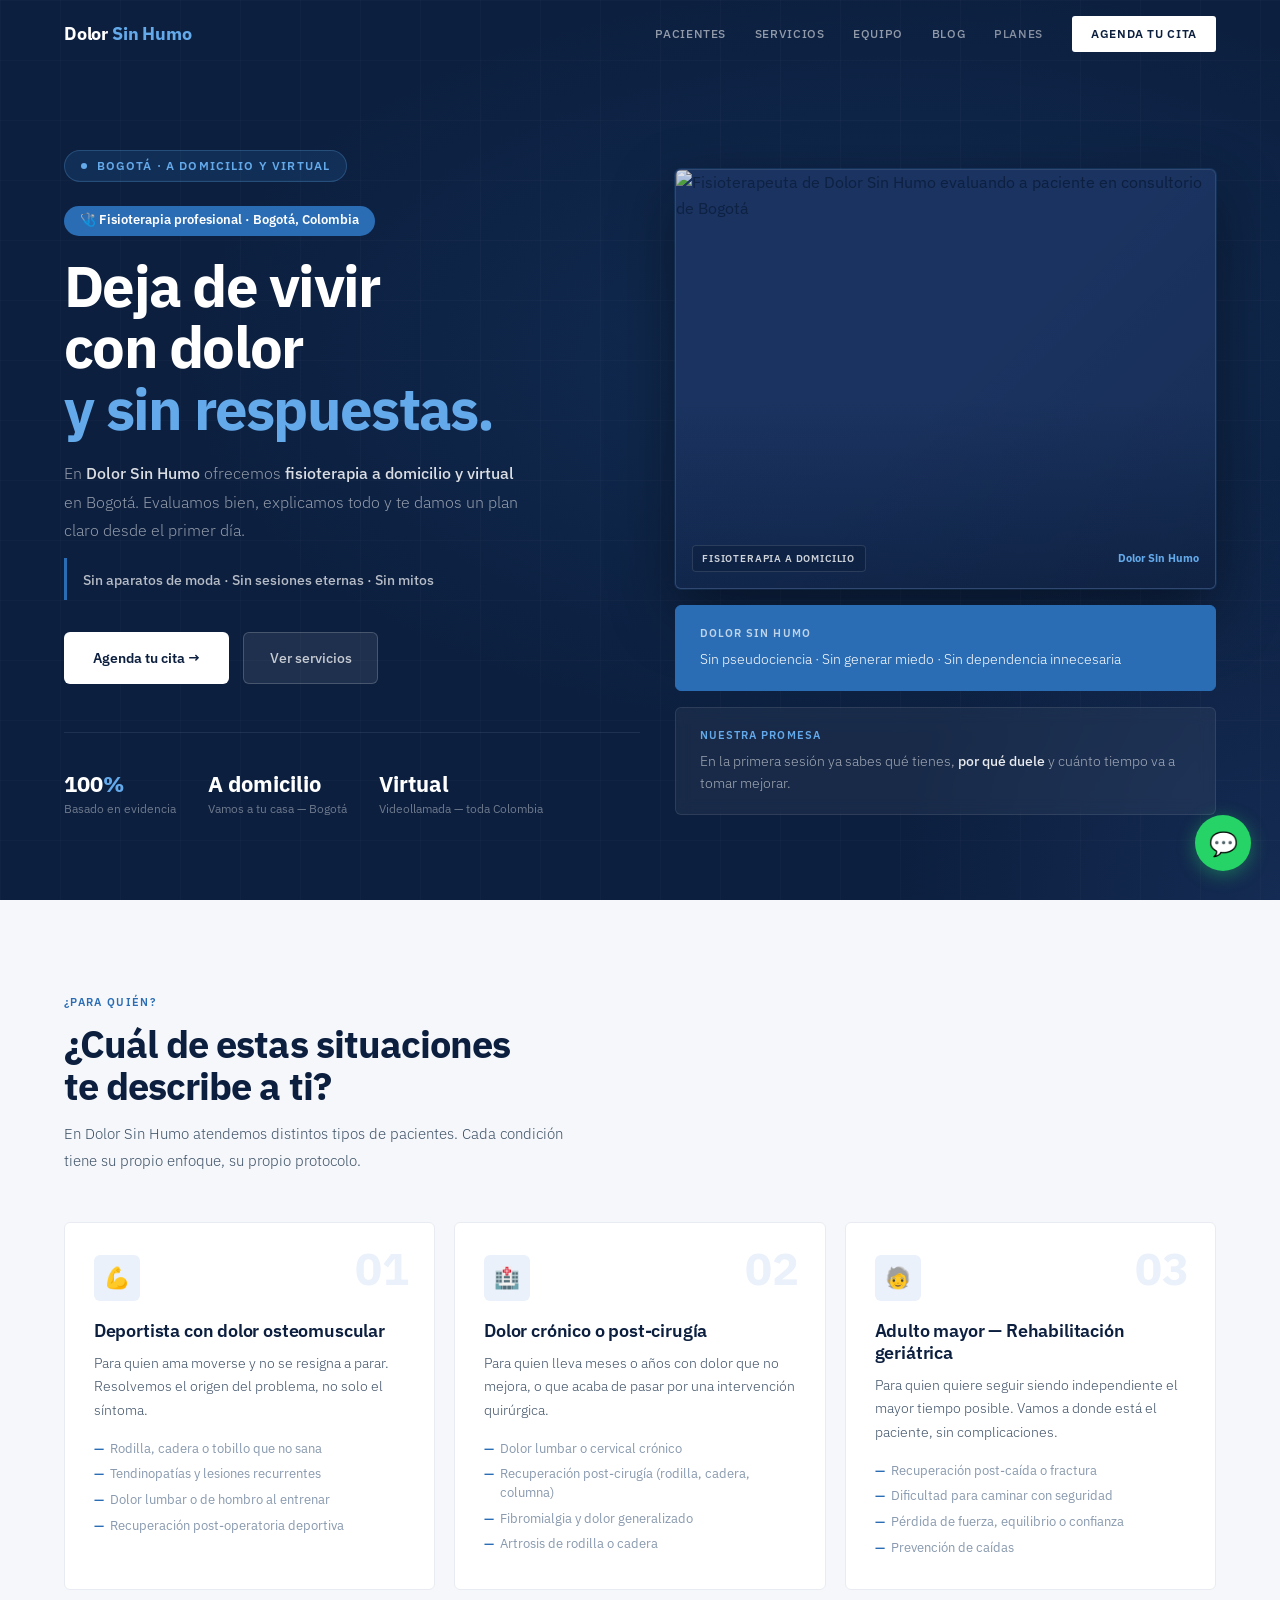
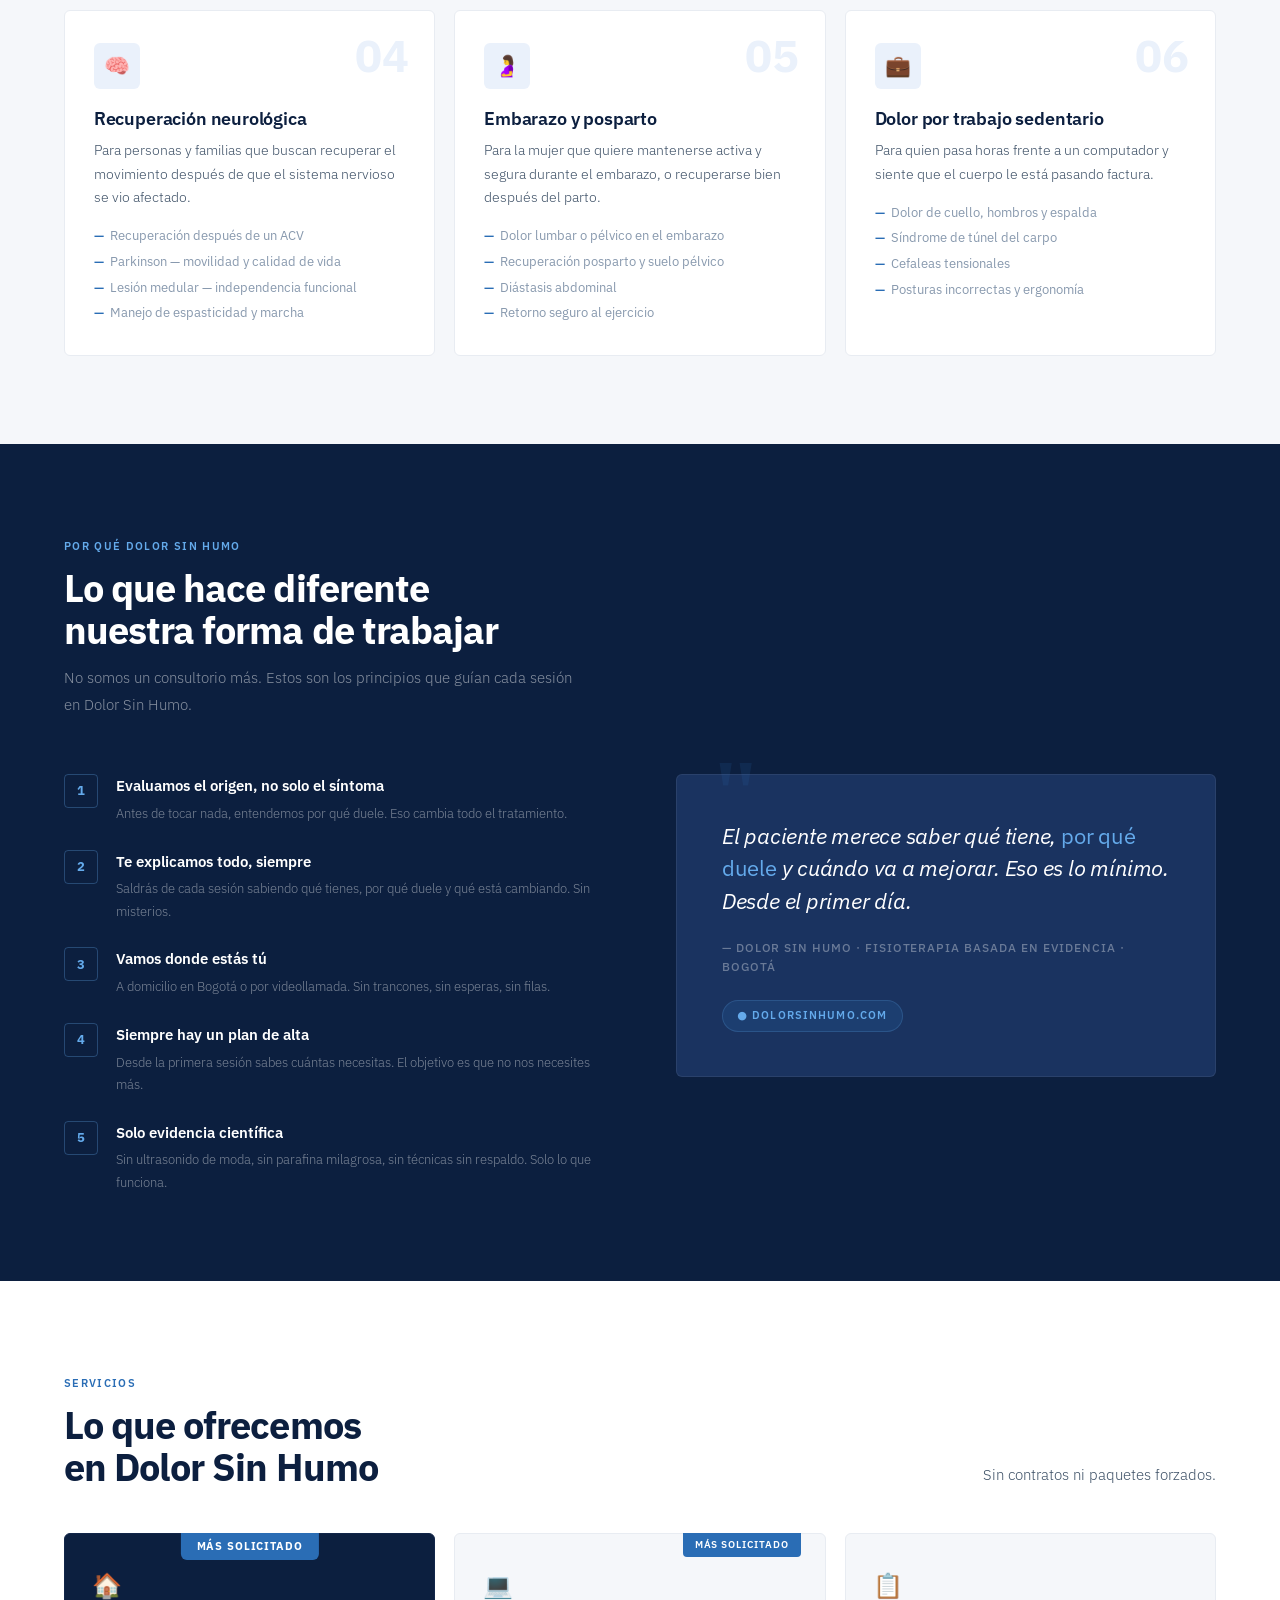
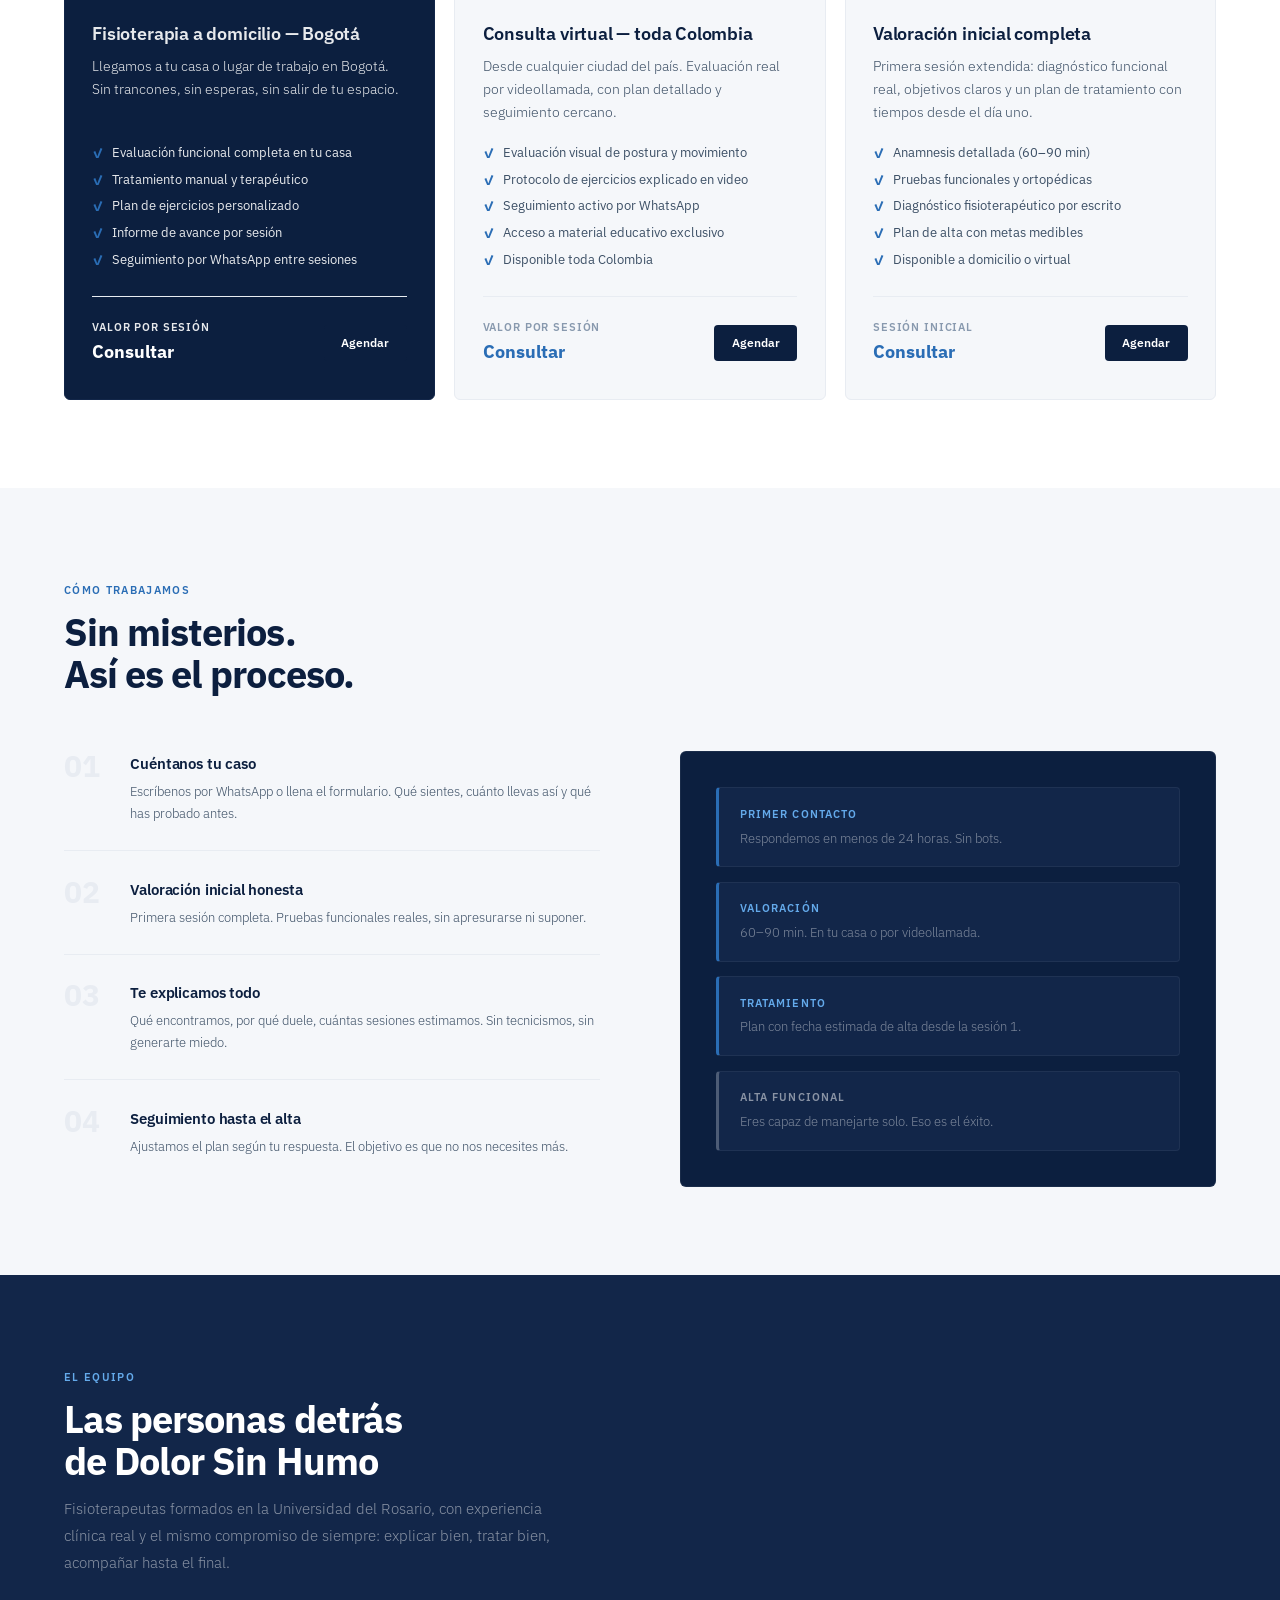
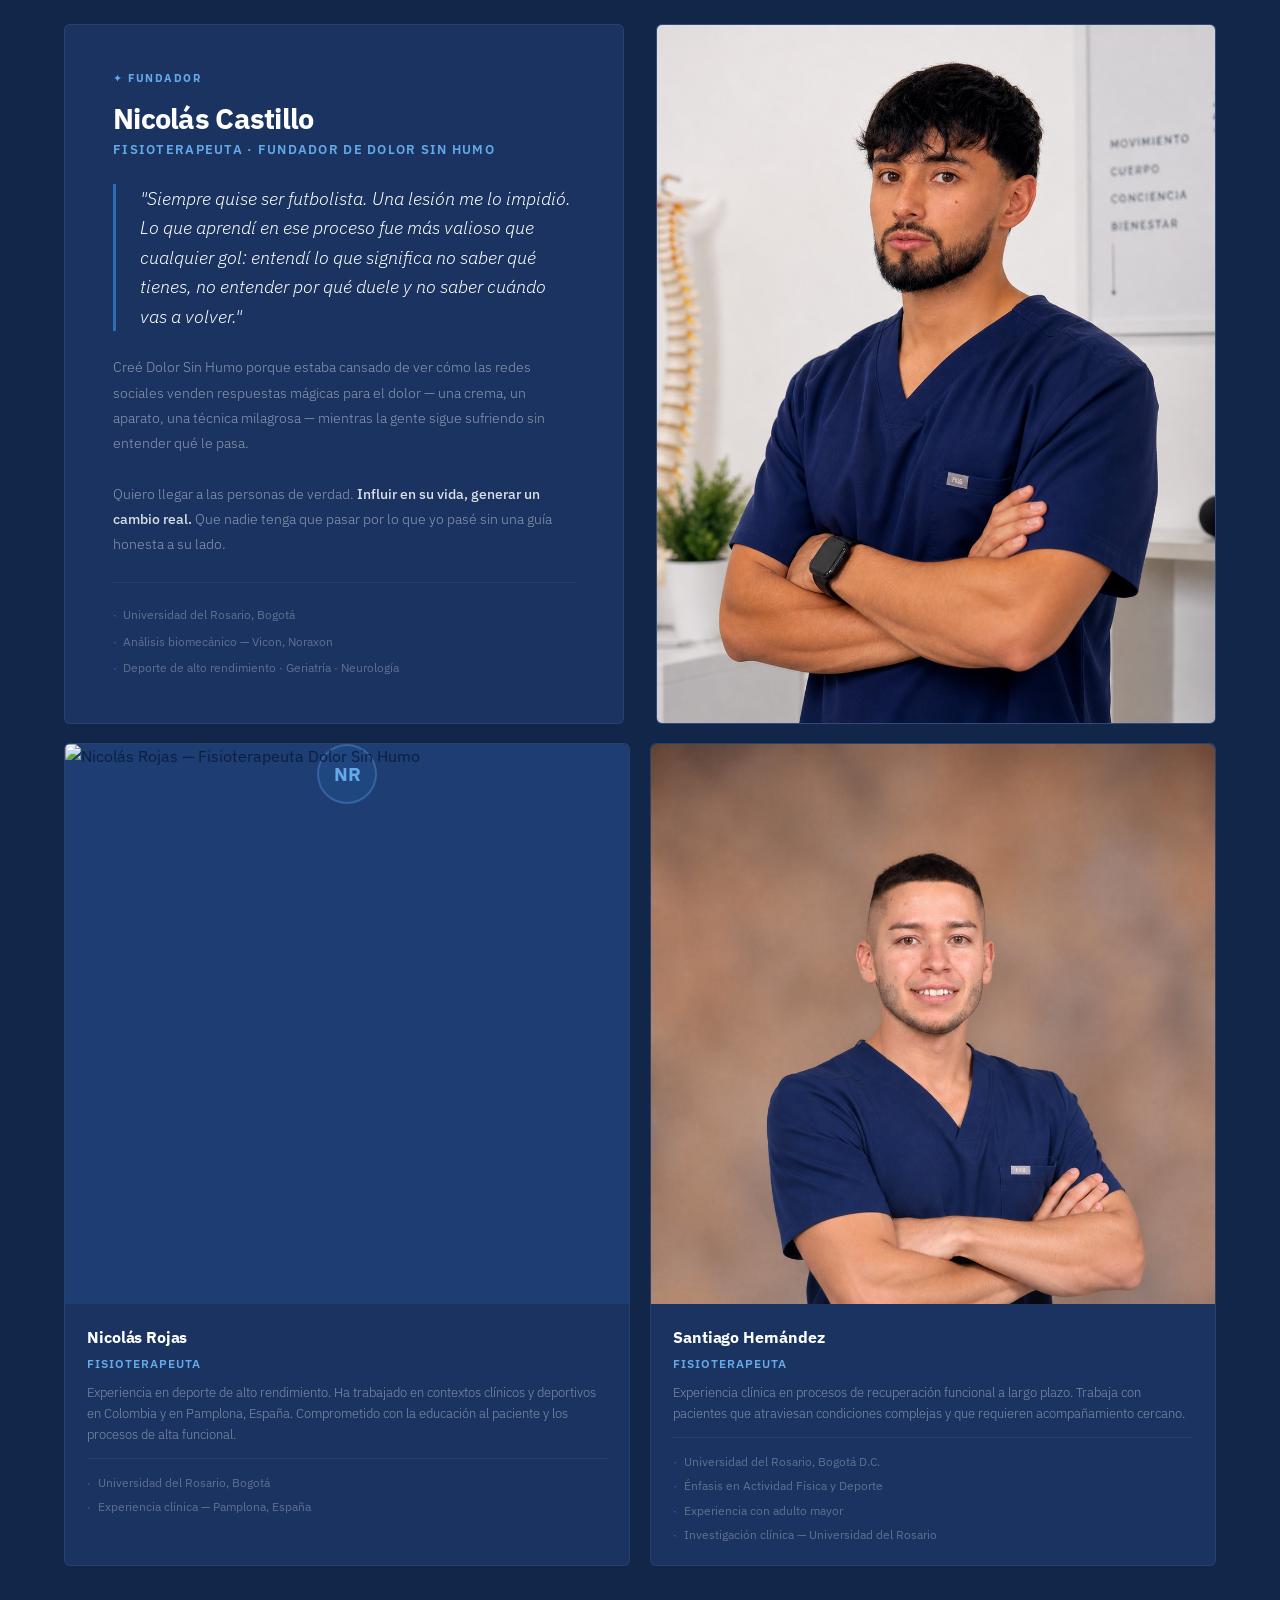
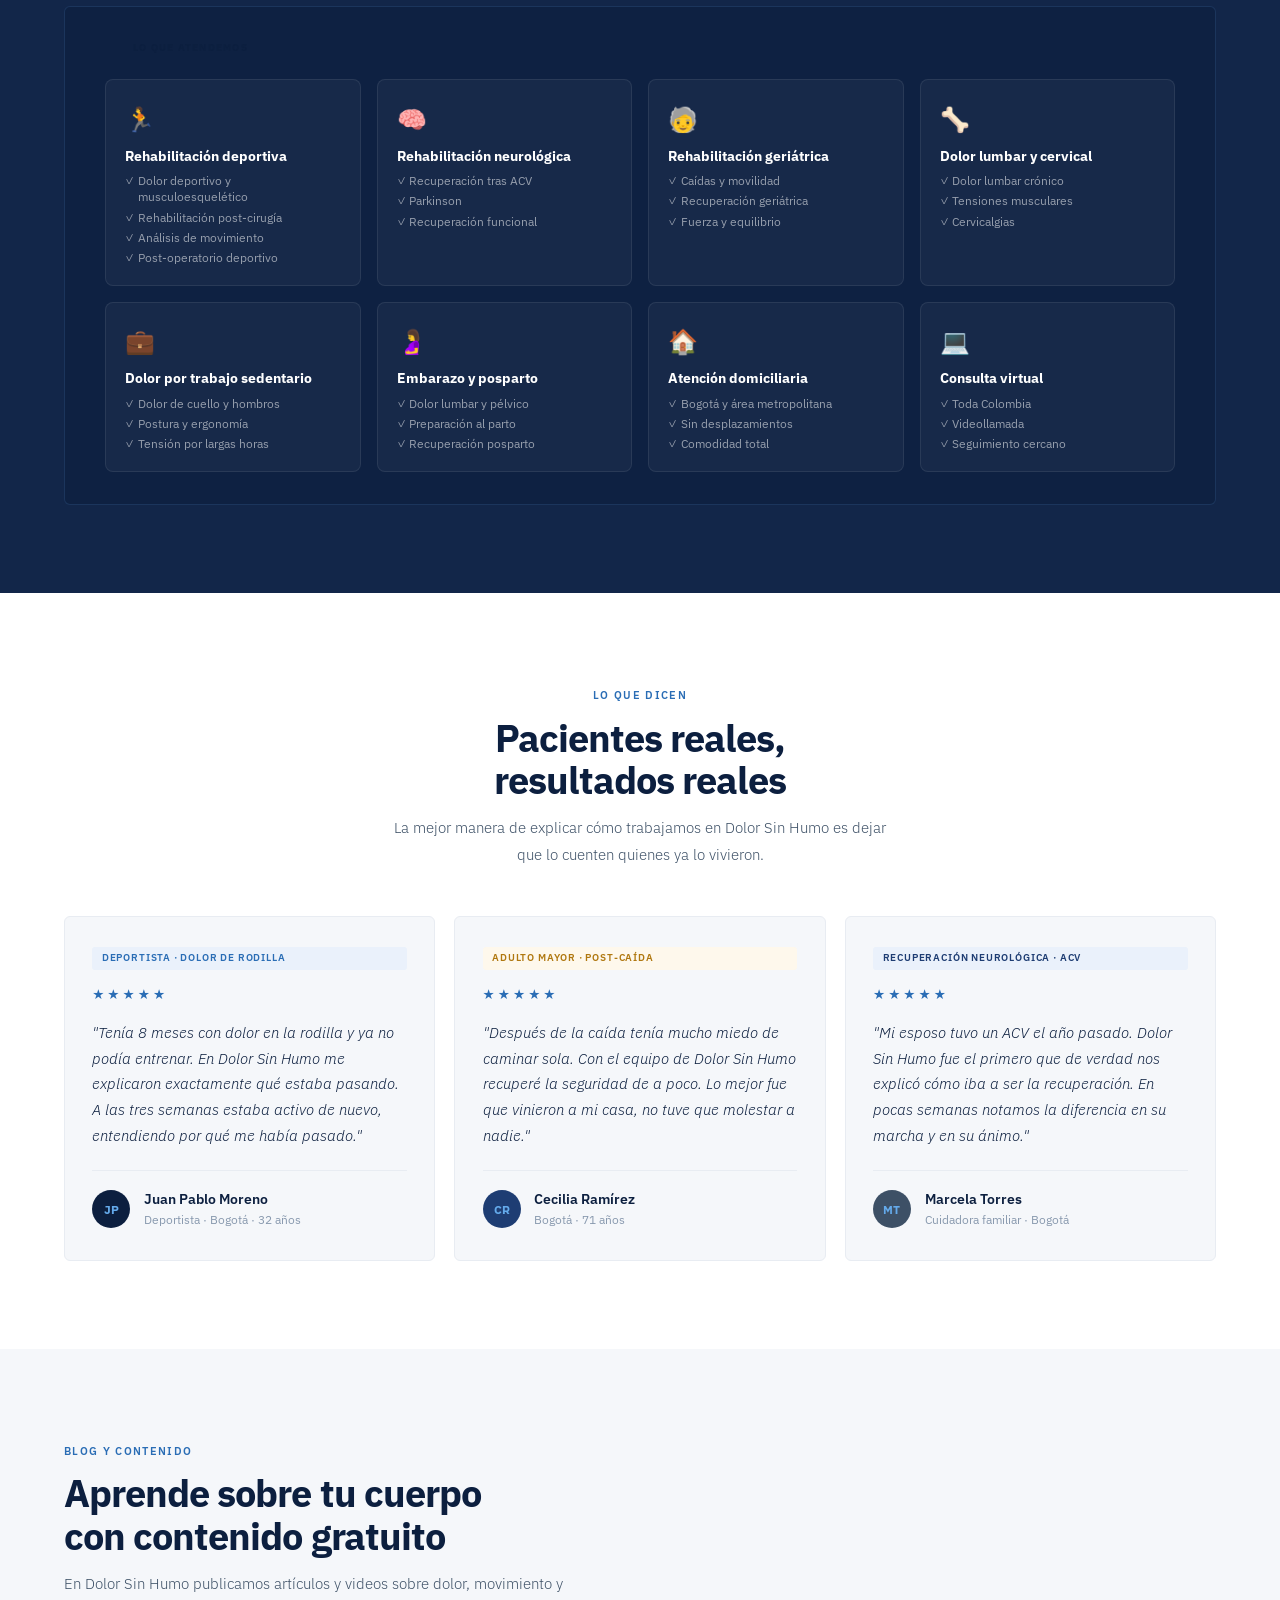
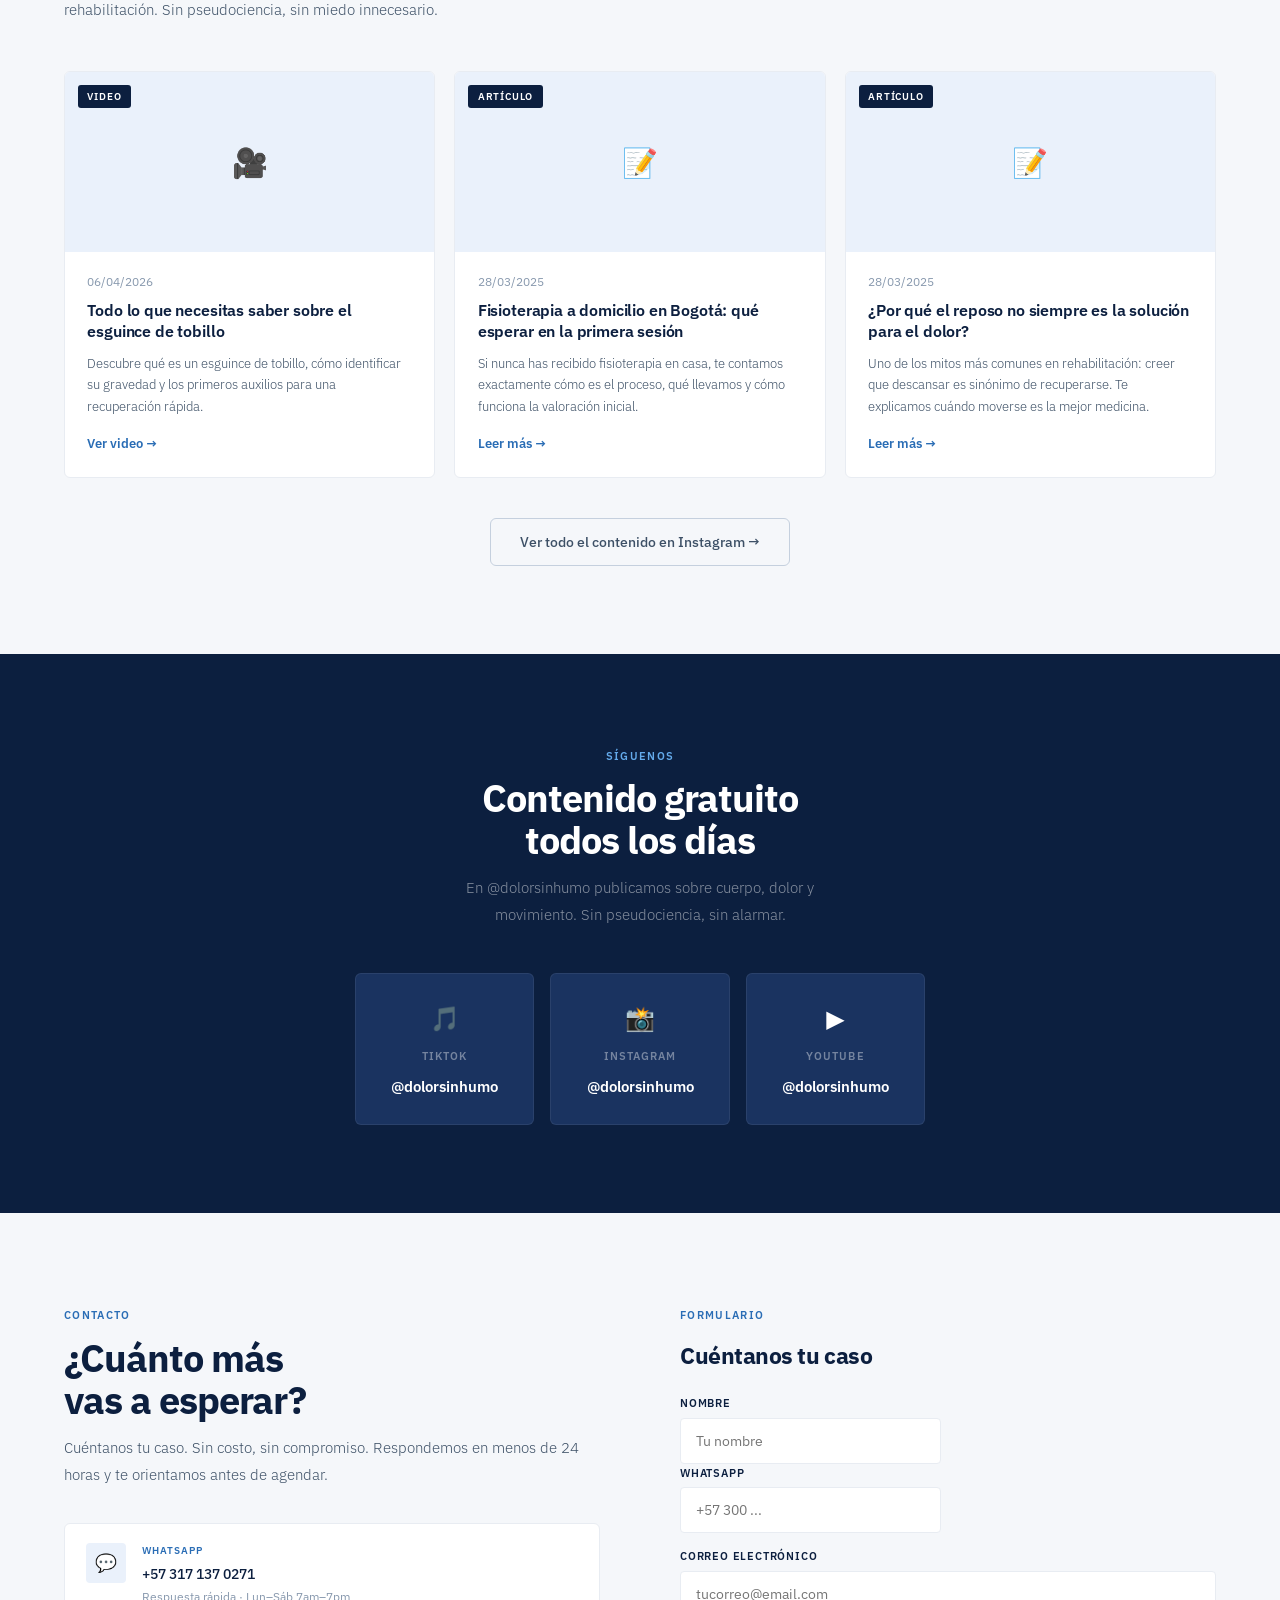
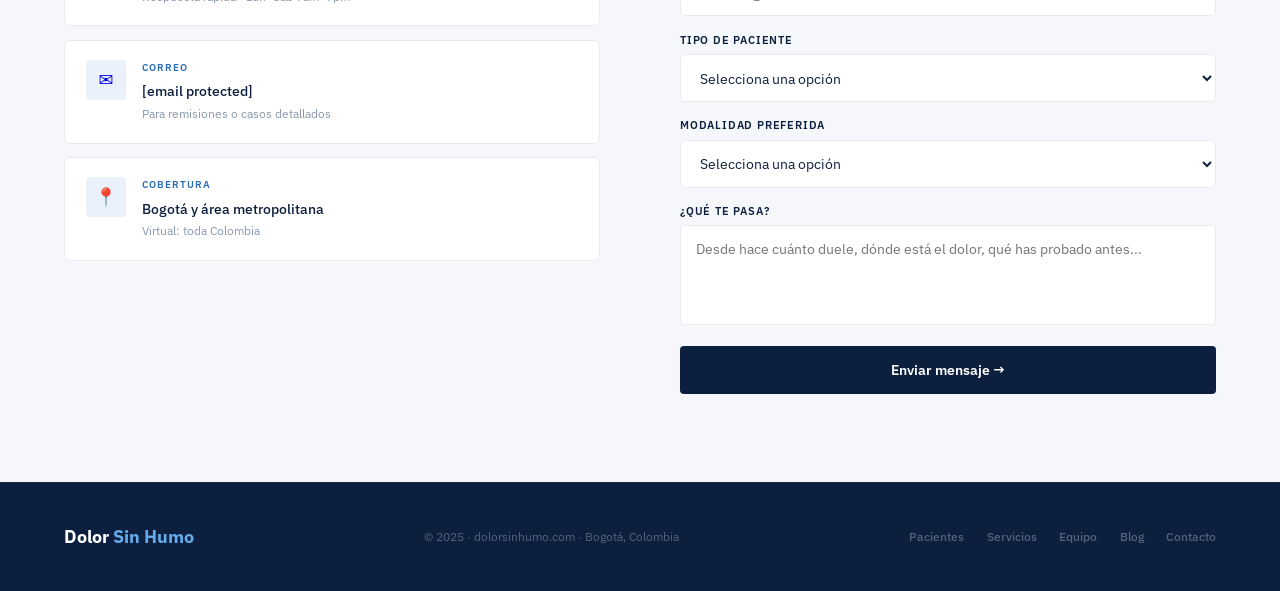
==== index.html @ ecf02191 "fix: formulario como HTML nativo POST a web3forms sin CORS" ====
<!DOCTYPE html>
<html lang="es">
<head>
  <meta charset="UTF-8"/>
  <link rel="icon" type="image/png" href="/favicon.png"/>
  <link rel="shortcut icon" href="/favicon.png"/>
  <link rel="apple-touch-icon" href="/favicon.png"/>
  <meta name="google-site-verification" content="mgidVFIQ5UGZ1JigwhAgDfgqRplMb48Tx3c75CjZeVI"/>
  <meta name="viewport" content="width=device-width, initial-scale=1.0"/>
  <title>Fisioterapia a Domicilio en Bogotá | Dolor Sin Humo</title>
  <meta name="description" content="Fisioterapia a domicilio y virtual en Bogotá. Tratamiento para deportistas, adulto mayor, recuperación neurológica y dolor crónico. Sin mitos, basado en evidencia. Agenda hoy."/>
  <meta name="keywords" content="fisioterapia a domicilio Bogotá, fisioterapeuta Bogotá, rehabilitación física Bogotá, fisioterapia adulto mayor Bogotá, fisioterapia deportiva Bogotá, dolor muscular Bogotá, fisioterapeuta a domicilio Bogotá, rehabilitación neurológica Bogotá, fisioterapia virtual Colombia"/>
  <link rel="canonical" href="https://dolorsinhumo.com/"/>
  <meta name="geo.region" content="CO-DC"/>
  <meta name="geo.placename" content="Bogotá, Colombia"/>
  <meta property="og:type" content="website"/>
  <meta property="og:url" content="https://dolorsinhumo.com/"/>
  <meta property="og:title" content="Fisioterapia a Domicilio en Bogotá | Dolor Sin Humo"/>
  <meta property="og:description" content="Fisioterapia real, sin mitos, en tu casa o virtual. Bogotá y toda Colombia."/>
  <script type="application/ld+json">
  {
    "@context":"https://schema.org",
    "@type":"MedicalBusiness",
    "name":"Dolor Sin Humo",
    "url":"https://dolorsinhumo.com",
    "description":"Fisioterapia a domicilio y virtual en Bogotá, Colombia. Basada en evidencia.",
    "telephone":"+573171370271",
    "email":"dolorsinhumo@gmail.com",
    "address":{"@type":"PostalAddress","addressLocality":"Bogotá","addressRegion":"Cundinamarca","addressCountry":"CO"},
    "areaServed":"Bogotá, Colombia",
    "medicalSpecialty":"PhysicalTherapy",
    "sameAs":["https://www.tiktok.com/@dolorsinhumo","https://www.instagram.com/dolorsinhumo","https://www.youtube.com/@dolorsinhumo"]
  }
  </script>
  <link rel="preconnect" href="https://fonts.googleapis.com"/>
  <link rel="preconnect" href="https://fonts.gstatic.com" crossorigin/>
  <link href="https://fonts.googleapis.com/css2?family=IBM+Plex+Sans:ital,wght@0,300;0,400;0,500;0,600;0,700;1,300;1,400&display=swap" rel="stylesheet"/>
  <script src="https://identity.netlify.com/v1/netlify-identity-widget.js"></script>
  <script src="https://cdn.jsdelivr.net/npm/marked/marked.min.js"></script>
  <style>
    *,*::before,*::after{box-sizing:border-box;margin:0;padding:0}
    :root{
      --navy:#0C1F3F;--navy2:#122649;--navy3:#1A3360;--navy4:#1E3D73;
      --blue:#2A6DB5;--bluelt:#3A82CC;
      --sky:#EAF1FB;--sky2:#D4E4F5;
      --white:#FFFFFF;--off:#F5F7FA;--gray1:#E8ECF2;--gray2:#C5D0DE;--gray3:#8899AE;--gray4:#3D5066;
      --text:#0C1F3F;--text2:#3D5066;--text3:#8899AE;
      --f:'IBM Plex Sans',system-ui,sans-serif;
      --ease:cubic-bezier(0.22,1,0.36,1);--r:6px;
    }
    html{scroll-behavior:smooth}
    body{background:var(--white);color:var(--text);font-family:var(--f);font-weight:400;line-height:1.6;overflow-x:hidden}
    ::-webkit-scrollbar{width:4px}::-webkit-scrollbar-track{background:var(--navy)}::-webkit-scrollbar-thumb{background:var(--blue);border-radius:4px}
    img{display:block;max-width:100%;height:auto}
    a{text-decoration:none}

    /* NAV */
    nav{position:fixed;top:0;left:0;right:0;z-index:200;display:flex;align-items:center;justify-content:space-between;padding:0 5%;height:68px;transition:background .35s,box-shadow .35s}
    nav.s{background:rgba(12,31,63,0.97);backdrop-filter:blur(12px);box-shadow:0 1px 0 rgba(255,255,255,.06)}
    .logo{font-size:1.1rem;font-weight:700;color:var(--white);letter-spacing:-.01em}
    .logo span{color:#64AAEB}
    .navl{display:flex;gap:1.8rem;align-items:center}
    .navl a{font-size:.77rem;font-weight:500;letter-spacing:.05em;text-transform:uppercase;color:rgba(255,255,255,.55);transition:color .2s}
    .navl a:hover{color:var(--white)}
    .navcta{background:var(--white)!important;color:var(--navy)!important;padding:.5rem 1.2rem!important;border-radius:3px!important;font-weight:600!important;transition:opacity .2s,transform .15s!important}
    .navcta:hover{opacity:.9;transform:translateY(-1px)}
    .ham{display:none;flex-direction:column;gap:5px;cursor:pointer;padding:4px}
    .ham span{display:block;width:22px;height:2px;background:var(--white);border-radius:2px}

    /* HERO */
    #hero{contain:layout paint;background:var(--navy);min-height:100vh;display:grid;grid-template-columns:1fr 1fr;align-items:center;padding:68px 5% 0;position:relative;overflow:hidden}
    .hbg{position:absolute;inset:0;z-index:0;background:radial-gradient(ellipse 80% 60% at 70% 40%,rgba(42,109,181,.18) 0%,transparent 70%),radial-gradient(ellipse 50% 80% at 100% 100%,rgba(26,51,96,.6) 0%,transparent 60%)}
    .hgrid{position:absolute;inset:0;z-index:0;background-image:linear-gradient(rgba(255,255,255,.02) 1px,transparent 1px),linear-gradient(90deg,rgba(255,255,255,.02) 1px,transparent 1px);background-size:60px 60px}
    .hleft{position:relative;z-index:2;padding:4rem 0}
    .htag{display:inline-flex;align-items:center;gap:.6rem;background:rgba(42,109,181,.2);border:1px solid rgba(100,170,235,.25);border-radius:100px;padding:.35rem 1rem;font-size:.72rem;font-weight:600;letter-spacing:.1em;text-transform:uppercase;color:#64AAEB;margin-bottom:1.5rem}
    .htag::before{content:'';width:6px;height:6px;border-radius:50%;background:#64AAEB;animation:blink 2s ease-in-out infinite}
    @keyframes blink{0%,100%{opacity:1}50%{opacity:.3}}
    .hservice-badge{display:inline-flex;align-items:center;gap:.5rem;background:var(--blue);color:var(--white);border-radius:100px;padding:.3rem 1rem;font-size:.8rem;font-weight:600;margin-bottom:1.2rem}
    h1.hh1{font-size:clamp(2.4rem,4.5vw,4rem);font-weight:700;line-height:1.07;letter-spacing:-.03em;color:var(--white);margin-bottom:1.2rem}
    h1.hh1 em{font-style:normal;color:#64AAEB}
    .hsub{font-size:1rem;font-weight:300;color:rgba(255,255,255,.55);line-height:1.8;max-width:460px;margin-bottom:.8rem}
    .hsub strong{color:rgba(255,255,255,.85);font-weight:500}
    .htagline{font-size:.9rem;font-weight:500;color:rgba(255,255,255,.7);margin-bottom:2rem;padding:.6rem 0;border-left:3px solid var(--blue);padding-left:1rem}
    .hbtns{display:flex;gap:.9rem;flex-wrap:wrap}
    .btnprimary{background:var(--white);color:var(--navy);padding:.85rem 1.8rem;border-radius:var(--r);font-size:.88rem;font-weight:600;transition:opacity .2s,transform .15s;display:inline-flex;align-items:center;gap:.5rem}
    .btnprimary:hover{opacity:.92;transform:translateY(-2px)}
    .btnsecondary{background:rgba(255,255,255,.08);border:1px solid rgba(255,255,255,.18);color:rgba(255,255,255,.75);padding:.85rem 1.6rem;border-radius:var(--r);font-size:.88rem;font-weight:500;transition:background .2s,color .2s,transform .15s}
    .btnsecondary:hover{background:rgba(255,255,255,.14);color:var(--white);transform:translateY(-2px)}
    .hmetrics{display:flex;gap:2rem;margin-top:3rem;padding-top:2.5rem;border-top:1px solid rgba(255,255,255,.08)}
    .hmnum{font-size:1.4rem;font-weight:700;color:var(--white);line-height:1}
    .hmnum span{color:#64AAEB}
    .hml{font-size:.76rem;color:rgba(255,255,255,.4);margin-top:.2rem}
    .hright{position:relative;z-index:2;padding:5rem 0 4rem 6%;display:flex;flex-direction:column;gap:1rem}
    /* Hero image - real photography */
    .hero-img-box{background:var(--navy3);border-radius:var(--r);border:1px solid rgba(255,255,255,.1);overflow:hidden;height:420px;display:flex;align-items:center;justify-content:center;position:relative;box-shadow:0 24px 64px rgba(0,0,0,.45),0 0 0 1px rgba(42,109,181,.25);transition:transform .3s ease,box-shadow .3s ease}
    .hero-img-box:hover{transform:translateY(-4px);box-shadow:0 32px 80px rgba(0,0,0,.55),0 0 0 1px rgba(42,109,181,.4)}
    .hero-img-box img{width:100%;height:100%;object-fit:cover;position:absolute;inset:0;transition:transform .6s ease}
    .hero-img-box:hover img{transform:scale(1.03)}
    .hero-img-box::after{content:'';position:absolute;inset:0;background:linear-gradient(135deg,rgba(26,51,96,.15) 0%,transparent 50%,rgba(0,0,0,.1) 100%);z-index:1;pointer-events:none}
    .hero-img-placeholder{text-align:center;color:rgba(255,255,255,.3);font-size:.82rem;position:relative;z-index:1}
    .hero-img-placeholder div{font-size:2rem;margin-bottom:.5rem}
    .hcard{background:rgba(255,255,255,.05);border:1px solid rgba(255,255,255,.09);border-radius:var(--r);padding:1.2rem 1.5rem;backdrop-filter:blur(8px)}
    .hcardl{font-size:.68rem;font-weight:600;letter-spacing:.1em;text-transform:uppercase;color:#64AAEB;margin-bottom:.4rem}
    .hcardt{font-size:.88rem;color:rgba(255,255,255,.6);line-height:1.55;font-weight:300}
    .hcardt strong{color:rgba(255,255,255,.9);font-weight:500}
    .hcard.hl{background:var(--blue);border-color:var(--blue)}
    .hcard.hl .hcardl{color:rgba(255,255,255,.7)}
    .hcard.hl .hcardt{color:var(--white)}

    /* SHARED */
    section{padding:5.5rem 5%}
    .tag{display:inline-block;font-size:.7rem;font-weight:600;letter-spacing:.12em;text-transform:uppercase;color:var(--blue);margin-bottom:.7rem}
    .tagw{color:#64AAEB}
    h2.sh{font-size:clamp(1.8rem,3vw,2.6rem);font-weight:700;letter-spacing:-.025em;line-height:1.1;color:var(--text)}
    h2.shw{color:var(--white)}
    .sdesc{font-size:.96rem;color:var(--text2);line-height:1.75;margin-top:.8rem;font-weight:300;max-width:520px}
    .sdescw{color:rgba(255,255,255,.5)}

    /* Imagen placeholder reutilizable */
    .img-placeholder{background:var(--gray1);border-radius:var(--r);display:flex;flex-direction:column;align-items:center;justify-content:center;gap:.5rem;color:var(--gray3);font-size:.8rem;text-align:center;padding:2rem;border:2px dashed var(--gray2)}
    .img-placeholder span{font-size:2rem}

    /* PARA QUIÉN */
    #para-quien{background:var(--off)}
    .pqgrid{display:grid;grid-template-columns:repeat(3,1fr);gap:1.2rem;margin-top:3rem}
    .pqcard{background:var(--white);border:1px solid var(--gray1);border-radius:var(--r);padding:2rem 1.8rem;position:relative;overflow:hidden;transition:box-shadow .3s,transform .25s,border-color .3s}
    .pqcard:hover{box-shadow:0 12px 40px rgba(12,31,63,.1);transform:translateY(-4px);border-color:var(--sky2)}
    .pqcard::before{content:'';position:absolute;top:0;left:0;right:0;height:3px;background:linear-gradient(90deg,var(--navy3),var(--blue));opacity:0;transition:opacity .3s}
    .pqcard:hover::before{opacity:1}
    .pqnum{position:absolute;top:1.4rem;right:1.6rem;font-size:2.8rem;font-weight:700;color:var(--sky);line-height:1;transition:color .3s}
    .pqcard:hover .pqnum{color:var(--sky2)}
    .pqico{width:46px;height:46px;background:var(--sky);border-radius:var(--r);display:flex;align-items:center;justify-content:center;font-size:1.3rem;margin-bottom:1.2rem;transition:background .3s}
    .pqcard:hover .pqico{background:var(--sky2)}
    .pqcard h3{font-size:1.1rem;font-weight:600;color:var(--text);margin-bottom:.6rem;line-height:1.25;letter-spacing:-.01em}
    .pqcard p{font-size:.86rem;color:var(--text2);line-height:1.7;font-weight:300}
    .pqlist{list-style:none;margin-top:1.1rem;display:flex;flex-direction:column;gap:.45rem}
    .pqlist li{font-size:.8rem;color:var(--text3);padding-left:1rem;position:relative;line-height:1.45}
    .pqlist li::before{content:'—';position:absolute;left:0;color:var(--blue);font-weight:600}

    /* PROBLEMA */
    #problema{background:var(--navy)}
    .prgrid{display:grid;grid-template-columns:1fr 1fr;gap:4.5rem;margin-top:3.5rem;align-items:start}
    .prlist{display:flex;flex-direction:column;gap:1.6rem}
    .pritem{display:flex;gap:1.1rem}
    .prn{flex-shrink:0;width:34px;height:34px;border:1px solid rgba(100,170,235,.3);border-radius:4px;display:flex;align-items:center;justify-content:center;font-size:.82rem;font-weight:700;color:#64AAEB}
    .prt h4{font-size:.93rem;font-weight:600;color:var(--white);margin-bottom:.25rem}
    .prt p{font-size:.84rem;color:rgba(255,255,255,.45);line-height:1.65;font-weight:300}
    .prquote{background:var(--navy3);border:1px solid rgba(255,255,255,.07);border-radius:var(--r);padding:2.8rem;position:relative}
    .prqm{font-size:6rem;font-weight:700;color:var(--blue);opacity:.15;position:absolute;top:-1.8rem;left:2rem;line-height:1;font-family:Georgia,serif}
    .prquote blockquote{font-size:1.35rem;font-weight:400;font-style:italic;color:var(--white);line-height:1.5;position:relative;z-index:1;letter-spacing:-.01em}
    .prquote blockquote em{font-style:normal;color:#64AAEB}
    .prquote cite{display:block;font-style:normal;font-size:.74rem;font-weight:500;color:rgba(255,255,255,.35);margin-top:1.4rem;letter-spacing:.08em;text-transform:uppercase}
    .prbrand{display:inline-flex;align-items:center;gap:.5rem;background:rgba(42,109,181,.2);border:1px solid rgba(100,170,235,.2);border-radius:100px;padding:.38rem .9rem;margin-top:1.4rem;font-size:.7rem;font-weight:600;letter-spacing:.1em;text-transform:uppercase;color:#64AAEB}

    /* SERVICIOS */
    #servicios{background:var(--white)}
    .servtop{display:flex;justify-content:space-between;align-items:flex-end;flex-wrap:wrap;gap:1rem;margin-bottom:2.8rem}
    .servgrid{display:grid;grid-template-columns:repeat(3,1fr);gap:1.2rem}
    .servcard{background:var(--off);border:1px solid var(--gray1);border-radius:var(--r);padding:2rem 1.7rem;display:flex;flex-direction:column;transition:box-shadow .3s,transform .25s,border-color .3s;position:relative}
    .servcard:hover{box-shadow:0 12px 40px rgba(12,31,63,.08);transform:translateY(-4px);border-color:var(--sky2)}
    .servcard.feat,.servcard.featured{background:var(--navy);border-color:var(--navy2);color:var(--white)}.servcard.featured h3,.servcard.featured p,.servcard.featured .sinc li,.servcard.featured .pricel{color:rgba(255,255,255,.9)!important}.servcard.featured .pricev{color:var(--accent)!important}
    .servcard.feat:hover,.servcard.featured:hover{box-shadow:0 16px 48px rgba(12,31,63,.3);border-color:var(--blue)}
    .servbadge{position:absolute;top:-1px;right:1.5rem;background:var(--blue);color:var(--white);font-size:.62rem;font-weight:600;letter-spacing:.1em;text-transform:uppercase;padding:.25rem .7rem;border-radius:0 0 4px 4px}
    .servico{font-size:1.5rem;margin-bottom:1.1rem}
    .servcard h3{font-size:1.15rem;font-weight:600;letter-spacing:-.01em;line-height:1.2;margin-bottom:.65rem;color:var(--text)}
    .servcard.feat h3{color:var(--white)}
    .servcard>p{font-size:.86rem;color:var(--text2);line-height:1.7;flex:1;font-weight:300}
    .servcard.feat>p{color:rgba(255,255,255,.5)}
    .sinc{list-style:none;margin-top:1.2rem;display:flex;flex-direction:column;gap:.45rem}
    .sinc li{font-size:.8rem;color:var(--text2);display:flex;align-items:flex-start;gap:.5rem;line-height:1.45}
    .servcard.feat .sinc li{color:rgba(255,255,255,.45)}
    .sinc li::before{content:'✓';color:var(--blue);font-weight:700;flex-shrink:0;margin-top:1px}
    .servcard.feat .sinc li::before{color:#64AAEB}
    .servfoot{margin-top:1.6rem;padding-top:1.4rem;border-top:1px solid var(--gray1);display:flex;align-items:center;justify-content:space-between}
    .servcard.feat .servfoot{border-color:rgba(255,255,255,.08)}
    .pricel{font-size:.67rem;font-weight:600;letter-spacing:.08em;text-transform:uppercase;color:var(--gray3)}
    .pricev{font-size:1.1rem;font-weight:700;color:var(--blue);margin-top:.12rem}
    .servcard.feat .pricev{color:#64AAEB}
    .btns{background:var(--navy);color:var(--white);padding:.52rem 1.1rem;border-radius:4px;font-size:.77rem;font-weight:600;transition:background .2s}
    .btns:hover{background:var(--blue)}
    .servcard.feat .btns{background:var(--blue)}
    .servcard.feat .btns:hover{background:var(--white);color:var(--navy)}

    /* PROCESO */
    #proceso{background:var(--off)}
    .procgrid{display:grid;grid-template-columns:1fr 1fr;gap:5rem;align-items:start;margin-top:3.5rem}
    .steps{display:flex;flex-direction:column}
    .step{display:flex;gap:1.4rem;padding:1.6rem 0;border-bottom:1px solid var(--gray1);transition:padding-left .2s var(--ease);cursor:default}
    .step:first-child{padding-top:0}.step:last-child{border-bottom:none}
    .step:hover{padding-left:6px}
    .stepn{flex-shrink:0;font-size:1.9rem;font-weight:700;color:var(--gray1);line-height:1;width:44px;transition:color .2s}
    .step:hover .stepn{color:var(--blue)}
    .stepi h4{font-size:.96rem;font-weight:600;color:var(--text);margin-bottom:.28rem;letter-spacing:-.01em}
    .stepi p{font-size:.84rem;color:var(--text2);line-height:1.65;font-weight:300}
    .procpanel{background:var(--navy);border-radius:var(--r);border:1px solid rgba(255,255,255,.06);padding:2.2rem;display:flex;flex-direction:column;gap:.9rem}
    .pp{background:var(--navy2);border:1px solid rgba(255,255,255,.06);border-radius:4px;padding:1.1rem 1.3rem;border-left:3px solid var(--blue)}
    .ppl{font-size:.67rem;font-weight:600;letter-spacing:.1em;text-transform:uppercase;color:#64AAEB;margin-bottom:.28rem}
    .ppt{font-size:.83rem;color:rgba(255,255,255,.45);font-weight:300}
    .pp.hi{border-left-color:rgba(255,255,255,.25)}.pp.hi .ppl{color:rgba(255,255,255,.5)}

    /* EQUIPO */
    #equipo{background:var(--navy2)}
    /* Fundador — fila completa arriba */
    .founder-row{display:grid;grid-template-columns:1fr 1fr;gap:2rem;margin-top:3rem;align-items:stretch}
    .founder-story{background:var(--navy3);border:1px solid rgba(255,255,255,.07);border-radius:var(--r);padding:2.8rem 3rem;display:flex;flex-direction:column;justify-content:center}
    .founder-tag{font-size:.68rem;font-weight:700;letter-spacing:.14em;text-transform:uppercase;color:#64AAEB;margin-bottom:1rem}
    .founder-name{font-size:1.8rem;font-weight:700;color:var(--white);letter-spacing:-.025em;line-height:1.1;margin-bottom:.3rem}
    .founder-role{font-size:.8rem;font-weight:600;color:#64AAEB;text-transform:uppercase;letter-spacing:.1em;margin-bottom:1.5rem}
    .founder-quote{font-size:1.15rem;font-style:italic;color:var(--white);line-height:1.6;font-weight:300;position:relative;padding-left:1.5rem;border-left:3px solid var(--blue);margin-bottom:1.5rem}
    .founder-body{font-size:.88rem;color:rgba(255,255,255,.5);line-height:1.8;font-weight:300}
    .founder-body strong{color:rgba(255,255,255,.85);font-weight:500}
    .founder-creds{display:flex;flex-direction:column;gap:.4rem;margin-top:1.5rem;padding-top:1.4rem;border-top:1px solid rgba(255,255,255,.06)}
    .founder-cred{font-size:.78rem;color:rgba(255,255,255,.3);display:flex;align-items:flex-start;gap:.4rem}
    .founder-cred::before{content:'·';color:var(--blue);flex-shrink:0}
    .founder-foto{background:var(--navy4);border:1px solid rgba(255,255,255,.07);border-radius:var(--r);overflow:hidden;min-height:400px;display:flex;align-items:center;justify-content:center;position:relative}
    .founder-foto img{width:100%;height:100%;object-fit:cover;object-position:top center;position:absolute;inset:0}
    .founder-foto-ph{display:flex;flex-direction:column;align-items:center;gap:1rem;position:relative;z-index:1}
    .founder-init{width:100px;height:100px;border-radius:50%;border:2px solid rgba(100,170,235,.3);background:rgba(42,109,181,.15);display:flex;align-items:center;justify-content:center;font-size:2rem;font-weight:700;color:#64AAEB}
    .founder-foto-name{font-size:1.1rem;font-weight:600;color:var(--white)}
    .founder-foto-sub{font-size:.78rem;color:rgba(255,255,255,.35);text-align:center;max-width:180px}
    /* Equipo secundario */
    .equipogrid{display:grid;grid-template-columns:1fr 1fr;gap:1.2rem;margin-top:1.2rem}
    .ecard{background:var(--navy3);border:1px solid rgba(255,255,255,.07);border-radius:var(--r);overflow:hidden;transition:box-shadow .3s;contain:layout paint}
    .ecard:hover{box-shadow:0 16px 40px rgba(0,0,0,.25)}
    .efoto{height:560px;background:var(--navy4);overflow:hidden;border-radius:var(--r) var(--r) 0 0}
    .efoto img{display:block;width:100%;height:560px;object-fit:cover;object-position:center top}
    .efoto-ph{display:flex;flex-direction:column;align-items:center;gap:.7rem;position:relative;z-index:1}
    .einit{width:60px;height:60px;border-radius:50%;border:2px solid rgba(100,170,235,.3);background:rgba(42,109,181,.2);display:flex;align-items:center;justify-content:center;font-size:1.2rem;font-weight:700;color:#64AAEB}
    .einfo{padding:1.3rem 1.4rem}
    .ename{font-size:1rem;font-weight:700;color:var(--white);margin-bottom:.22rem;letter-spacing:-.01em}
    .erole{font-size:.75rem;color:#64AAEB;font-weight:600;text-transform:uppercase;letter-spacing:.08em;margin-bottom:.55rem}
    .ebio{font-size:.82rem;color:rgba(255,255,255,.45);line-height:1.6;font-weight:300}
    .ecreds{display:flex;flex-direction:column;gap:.32rem;margin-top:.85rem;padding-top:.85rem;border-top:1px solid rgba(255,255,255,.06)}
    .ecred{font-size:.75rem;color:rgba(255,255,255,.3);display:flex;align-items:flex-start;gap:.4rem}
    .ecred::before{content:'·';color:var(--blue);flex-shrink:0}
    .erehab-title{font-size:.68rem;font-weight:600;letter-spacing:.1em;text-transform:uppercase;color:#64AAEB;margin-top:.9rem;margin-bottom:.4rem}
    .erehab{display:flex;flex-direction:column;gap:.3rem}
    .erehab span{font-size:.76rem;color:rgba(255,255,255,.3);padding-left:.9rem;position:relative}
    .erehab span::before{content:'—';position:absolute;left:0;color:var(--blue)}
    .equipo-atiende-OLD{margin-top:3rem;background:var(--navy3);border:1px solid rgba(255,255,255,.07);border-radius:var(--r);padding:2rem 2.5rem}
    .ea-title{font-size:.72rem;font-weight:700;letter-spacing:.12em;text-transform:uppercase;color:#64AAEB;margin-bottom:1.2rem}
    .ea-grid{display:grid;grid-template-columns:repeat(4,1fr);gap:.55rem .5rem}
    .ea-grid span{font-size:.82rem;color:rgba(255,255,255,.45);line-height:1.4}
    @media(max-width:960px){.ea-grid{grid-template-columns:repeat(2,1fr)}}
    @media(max-width:500px){.ea-grid{grid-template-columns:1fr}}

    /* TESTIMONIOS */
    #testimonios{background:var(--white)}
    .testh{text-align:center;margin-bottom:3rem}
    .testh .sdesc{margin-left:auto;margin-right:auto}
    .testgrid{display:grid;grid-template-columns:repeat(3,1fr);gap:1.2rem}
    .tcard{background:var(--off);border:1px solid var(--gray1);border-radius:var(--r);padding:1.9rem 1.7rem;display:flex;flex-direction:column;transition:box-shadow .3s,border-color .3s}
    .tcard:hover{box-shadow:0 8px 28px rgba(12,31,63,.08);border-color:var(--sky2)}
    .ttag{display:inline-block;font-size:.64rem;font-weight:600;letter-spacing:.08em;text-transform:uppercase;padding:.2rem .6rem;border-radius:3px;margin-bottom:.9rem}
    .tt1{background:var(--sky);color:var(--blue)}
    .tt2{background:#FEF8EC;color:#B07810}
    .tt3{background:var(--sky);color:var(--navy4)}
    .tstars{font-size:.85rem;color:var(--blue);letter-spacing:3px;margin-bottom:.9rem}
    .ttext{font-style:italic;font-size:.94rem;color:var(--text);line-height:1.7;flex:1;font-weight:300}
    .tauthor{display:flex;align-items:center;gap:.85rem;margin-top:1.4rem;padding-top:1.1rem;border-top:1px solid var(--gray1)}
    .tav{width:38px;height:38px;border-radius:50%;background:var(--navy);display:flex;align-items:center;justify-content:center;font-size:.76rem;font-weight:700;color:#64AAEB;flex-shrink:0}
    .tname{font-size:.85rem;font-weight:600;color:var(--text)}
    .tdesc{font-size:.74rem;color:var(--gray3)}

    /* BLOG / VIDEOS */
    #blog{background:var(--off)}
    .bloggrid{display:grid;grid-template-columns:repeat(3,1fr);gap:1.2rem;margin-top:3rem}
    .blogcard{background:var(--white);border:1px solid var(--gray1);border-radius:var(--r);overflow:hidden;transition:box-shadow .3s,transform .25s,border-color .3s}
    .blogcard:hover{box-shadow:0 10px 32px rgba(12,31,63,.09);transform:translateY(-3px);border-color:var(--sky2)}
    .blogthumb{height:180px;background:var(--sky);display:flex;align-items:center;justify-content:center;position:relative;overflow:hidden}
    .blogthumb img{width:100%;height:100%;object-fit:cover;position:absolute;inset:0}
    .blogthumb-ph{display:flex;flex-direction:column;align-items:center;gap:.5rem;color:var(--blue);font-size:.8rem;position:relative;z-index:1}
    .blogthumb-ph span{font-size:1.8rem}
    .blogtag{position:absolute;top:.8rem;left:.8rem;background:var(--navy);color:var(--white);font-size:.62rem;font-weight:600;text-transform:uppercase;letter-spacing:.08em;padding:.22rem .6rem;border-radius:3px}
    .blogbody{padding:1.3rem 1.4rem}
    .blogdate{font-size:.73rem;color:var(--gray3);margin-bottom:.5rem}
    .blogcard h3{font-size:1rem;font-weight:600;color:var(--text);line-height:1.35;margin-bottom:.6rem;letter-spacing:-.01em}
    .blogcard p{font-size:.83rem;color:var(--text2);line-height:1.65;font-weight:300}
    .bloglink{display:inline-flex;align-items:center;gap:.4rem;margin-top:1rem;font-size:.8rem;font-weight:600;color:var(--blue);transition:gap .2s}
    .bloglink:hover{gap:.7rem}
    .blogcta{text-align:center;margin-top:2.5rem}
    .btnoutline{display:inline-flex;align-items:center;gap:.5rem;border:1.5px solid var(--gray2);color:var(--text2);padding:.75rem 1.8rem;border-radius:var(--r);font-size:.86rem;font-weight:500;transition:border-color .2s,color .2s}
    .btnoutline:hover{border-color:var(--blue);color:var(--blue)}

    /* REDES */
    #redes{background:var(--navy);text-align:center}
    .rrow{display:flex;justify-content:center;gap:1rem;flex-wrap:wrap;margin-top:2.8rem}
    .red{background:var(--navy3);border:1px solid rgba(255,255,255,.07);border-radius:var(--r);padding:1.6rem 2.2rem;color:var(--white);min-width:150px;display:flex;flex-direction:column;align-items:center;gap:.65rem;transition:background .25s,border-color .25s,transform .2s}
    .red:hover{background:var(--blue);border-color:var(--blue);transform:translateY(-4px)}
    .red:hover .rn{color:rgba(255,255,255,.75)}
    .rico{font-size:1.5rem}
    .rn{font-size:.66rem;font-weight:600;letter-spacing:.1em;text-transform:uppercase;color:rgba(255,255,255,.4);transition:color .25s}
    .rh{font-size:.92rem;font-weight:600;color:var(--white)}

    /* CONTACTO */
    #contacto{background:var(--off);display:grid;grid-template-columns:1fr 1fr;gap:5rem;align-items:start}
    .cdesc{font-size:.96rem;color:var(--text2);line-height:1.75;margin-top:.8rem;font-weight:300}
    .copts{display:flex;flex-direction:column;gap:.85rem;margin-top:2.2rem}
    .copt{display:flex;align-items:flex-start;gap:1rem;background:var(--white);padding:1.2rem 1.3rem;border-radius:var(--r);border:1px solid var(--gray1);transition:border-color .2s,box-shadow .2s,transform .15s}
    .copt:hover{border-color:var(--blue);box-shadow:0 4px 18px rgba(42,109,181,.1);transform:translateX(4px)}
    .cico{width:40px;height:40px;background:var(--sky);border-radius:4px;display:flex;align-items:center;justify-content:center;font-size:1.1rem;flex-shrink:0}
    .cl{font-size:.64rem;font-weight:600;letter-spacing:.1em;text-transform:uppercase;color:var(--blue);margin-bottom:.18rem}
    .cv{font-size:.9rem;color:var(--text);font-weight:500}
    .cs{font-size:.76rem;color:var(--gray3);margin-top:.1rem}
    .form{display:flex;flex-direction:column;gap:.9rem}
    .frow{display:grid;grid-template-columns:1fr 1fr;gap:.9rem}
    .field{display:flex;flex-direction:column;gap:.32rem}
    .field label{font-size:.71rem;font-weight:600;text-transform:uppercase;letter-spacing:.07em;color:var(--text)}
    .field input,.field select,.field textarea{border:1.5px solid var(--gray1);border-radius:4px;padding:.78rem .95rem;font-family:var(--f);font-size:.89rem;color:var(--text);background:var(--white);transition:border-color .2s;outline:none}
    .field input:focus,.field select:focus,.field textarea:focus{border-color:var(--blue)}
    .field textarea{resize:none;height:100px}
    .btnsub{background:var(--navy);color:var(--white);border:none;padding:.92rem 2rem;border-radius:4px;font-family:var(--f);font-size:.88rem;font-weight:600;cursor:pointer;transition:background .2s,transform .15s;margin-top:.4rem;width:100%}
    .btnsub:hover{background:var(--blue);transform:translateY(-1px)}

    /* FOOTER */
    footer{background:var(--navy);padding:2.5rem 5%;display:flex;align-items:center;justify-content:space-between;flex-wrap:wrap;gap:1rem;border-top:1px solid rgba(255,255,255,.06)}
    .flogo{font-size:1.1rem;font-weight:700;color:var(--white)}
    .flogo span{color:#64AAEB}
    footer p{font-size:.76rem;color:rgba(255,255,255,.3)}
    .flinks{display:flex;gap:1.4rem;flex-wrap:wrap}
    .flinks a{font-size:.76rem;color:rgba(255,255,255,.3);font-weight:500;transition:color .2s}
    .flinks a:hover{color:#64AAEB}

    /* WA FLOAT */
    .wa{position:fixed;bottom:1.8rem;right:1.8rem;z-index:300;width:56px;height:56px;background:#25D366;border-radius:50%;display:flex;align-items:center;justify-content:center;font-size:1.45rem;box-shadow:0 4px 18px rgba(37,211,102,.4);animation:wpulse 3s ease-in-out infinite;transition:transform .2s}
    @keyframes wpulse{0%,100%{box-shadow:0 4px 18px rgba(37,211,102,.4)}50%{box-shadow:0 4px 26px rgba(37,211,102,.65),0 0 0 7px rgba(37,211,102,.1)}}
    .wa:hover{transform:scale(1.1) translateY(-2px)}

    /* MOBILE */
    @media(max-width:960px){
      #hero{grid-template-columns:1fr;min-height:auto;padding:calc(68px + 2.5rem) 5% 3.5rem}
      .hright{display:none}
      .pqgrid{grid-template-columns:1fr}
      .prgrid{grid-template-columns:1fr;gap:2.5rem}
      .servgrid{grid-template-columns:1fr}
      .procgrid{grid-template-columns:1fr}
      .procpanel{display:none}
      .equipogrid{grid-template-columns:1fr}
      #equipo{padding:4rem 5%}
      .founder-row{grid-template-columns:1fr}
      .founder-foto{min-height:280px}
      .testgrid{grid-template-columns:1fr}
      .bloggrid{grid-template-columns:1fr}
      #contacto{grid-template-columns:1fr;gap:3rem;padding:4rem 5%}
      .frow{grid-template-columns:1fr}
      .navl{display:none}
      .ham{display:flex}
    }
    @media(max-width:600px){
      .hmetrics{gap:1.5rem}
      .hmnum{font-size:1.2rem}
    }
  
    .serv-badge{position:absolute;top:-1px;left:50%;transform:translateX(-50%);background:var(--blue);color:var(--white);font-size:.68rem;font-weight:700;letter-spacing:.08em;text-transform:uppercase;padding:.3rem 1rem;border-radius:0 0 6px 6px;white-space:nowrap}
    .servcard{position:relative}
  
    .equipo-atiende{margin-top:2.5rem;background:rgba(100,170,235,.06);border:1px solid rgba(100,170,235,.15);border-radius:var(--r);padding:2rem 2.5rem}
    .ea-title{font-size:.65rem;font-weight:700;letter-spacing:.12em;text-transform:uppercase;color:var(--accent);margin-bottom:1.2rem;display:flex;align-items:center;gap:.5rem}
    .ea-title::before{content:'';display:inline-block;width:20px;height:2px;background:var(--accent);border-radius:2px}
    .ea-grid{display:grid;grid-template-columns:repeat(4,1fr);gap:.6rem 1rem}
    .ea-item{font-size:.78rem;color:rgba(255,255,255,.65);padding:.35rem .75rem .35rem 1.1rem;position:relative;line-height:1.4;background:rgba(255,255,255,.03);border-radius:4px;border-left:2px solid rgba(100,170,235,.3)}
    .ea-item::before{content:none}
    .equipo-atiende{margin-top:2.5rem;background:rgba(12,31,63,.6);border:1px solid rgba(100,170,235,.15);border-radius:var(--r);padding:2rem 2.5rem}
    .ea-title{font-size:.65rem;font-weight:700;letter-spacing:.12em;text-transform:uppercase;color:var(--accent);margin-bottom:1.5rem}
    .ea-grid{display:grid;grid-template-columns:repeat(4,1fr);gap:1rem}
    .ea-card{background:rgba(255,255,255,.04);border:1px solid rgba(255,255,255,.08);border-radius:8px;padding:1.2rem;transition:background .2s,border-color .2s}
    .ea-card:hover{background:rgba(100,170,235,.1);border-color:rgba(100,170,235,.3)}
    .ea-card-ico{font-size:1.5rem;margin-bottom:.6rem}
    .ea-card-title{font-size:.85rem;font-weight:700;color:var(--white);margin-bottom:.5rem;line-height:1.3}
    .ea-card-list{list-style:none;display:flex;flex-direction:column;gap:.25rem}
    .ea-card-list li{font-size:.72rem;color:rgba(255,255,255,.55);padding-left:.8rem;position:relative;line-height:1.4}
    .ea-card-list li::before{content:'✓';position:absolute;left:0;color:var(--accent);font-size:.65rem}
    .ea-item{display:none}
  </style>
<script src="https://cdn.jsdelivr.net/npm/@emailjs/browser@3/dist/email.min.js"></script>
<script>emailjs.init('user_placeholder');</script>
</head>
<body>

<!-- NAV -->
<nav id="nav">
  <a href="#" class="logo">Dolor <span>Sin Humo</span></a>
  <div class="navl">
    <a href="#para-quien">Pacientes</a>
    <a href="#servicios">Servicios</a>
    <a href="#equipo">Equipo</a>
    <a href="#blog">Blog</a>
    <a href="planes.html" target="_blank" style="font-size:.74rem;font-weight:500;letter-spacing:.06em;text-transform:uppercase;color:rgba(255,255,255,.5);transition:color .2s">Planes</a><a href="#contacto" class="navcta">Agenda tu cita</a>
  </div>
  <div class="ham" onclick="toggleMenu()" aria-label="Menú"><span></span><span></span><span></span></div>
</nav>

<a href="https://wa.me/573171370271?text=Hola%2C%20quiero%20agendar%20una%20cita%20con%20Dolor%20Sin%20Humo" class="wa" target="_blank" rel="noopener" aria-label="WhatsApp Dolor Sin Humo">💬</a>

<!-- HERO -->
<section id="hero" aria-label="Fisioterapia a domicilio en Bogotá — Dolor Sin Humo">
  <div class="hbg" aria-hidden="true"></div>
  <div class="hgrid" aria-hidden="true"></div>
  <div class="hleft">
    <div class="htag">Bogotá · A domicilio y virtual</div>
    <div class="hservice-badge">🩺 Fisioterapia profesional · Bogotá, Colombia</div>
    <h1 class="hh1">
      Deja de vivir<br/>
      con dolor<br/>
      <em>y sin respuestas.</em>
    </h1>
    <p class="hsub">En <strong>Dolor Sin Humo</strong> ofrecemos <strong>fisioterapia a domicilio y virtual</strong> en Bogotá. Evaluamos bien, explicamos todo y te damos un plan claro desde el primer día.</p>
    <div class="htagline">Sin aparatos de moda · Sin sesiones eternas · Sin mitos</div>
    <div class="hbtns">
      <a href="#contacto" class="btnprimary">Agenda tu cita →</a>
      <a href="#servicios" class="btnsecondary">Ver servicios</a>
    </div>
    <div class="hmetrics">
      <div>
        <div class="hmnum">100<span>%</span></div>
        <div class="hml">Basado en evidencia</div>
      </div>
      <div>
        <div class="hmnum">A domicilio</div>
        <div class="hml">Vamos a tu casa — Bogotá</div>
      </div>
      <div>
        <div class="hmnum">Virtual</div>
        <div class="hml">Videollamada — toda Colombia</div>
      </div>
    </div>
  </div>
  <div class="hright" aria-hidden="true">
    <div class="hero-img-box">
      <img src="hero.png" alt="Fisioterapeuta de Dolor Sin Humo evaluando a paciente en consultorio de Bogotá" loading="eager" style="width:100%;height:100%;object-fit:cover;object-position:center top;position:absolute;inset:0"/>
      <div style="position:absolute;inset:0;background:linear-gradient(180deg,transparent 55%,rgba(12,31,63,.65) 100%);z-index:1"></div>
      <div style="position:absolute;bottom:1rem;left:1rem;right:1rem;display:flex;justify-content:space-between;align-items:center;z-index:2">
        <span style="font-size:.65rem;font-weight:600;letter-spacing:.08em;text-transform:uppercase;color:rgba(255,255,255,.8);background:rgba(12,31,63,.55);backdrop-filter:blur(6px);padding:.25rem .6rem;border-radius:4px;border:1px solid rgba(255,255,255,.12)">Fisioterapia a domicilio</span>
        <span style="font-size:.68rem;font-weight:700;color:#64AAEB">Dolor Sin Humo</span>
      </div>
    </div>
    <div class="hcard hl">
      <div class="hcardl">Dolor Sin Humo</div>
      <div class="hcardt">Sin pseudociencia · Sin generar miedo · Sin dependencia innecesaria</div>
    </div>
    <div class="hcard">
      <div class="hcardl">Nuestra promesa</div>
      <div class="hcardt">En la primera sesión ya sabes qué tienes, <strong>por qué duele</strong> y cuánto tiempo va a tomar mejorar.</div>
    </div>
  </div>
</section>

<!-- PARA QUIÉN -->
<section id="para-quien">
  <div class="tag">¿Para quién?</div>
  <h2 class="sh">¿Cuál de estas situaciones<br/>te describe a ti?</h2>
  <p class="sdesc">En Dolor Sin Humo atendemos distintos tipos de pacientes. Cada condición tiene su propio enfoque, su propio protocolo.</p>
  <div class="pqgrid">
    <div class="pqcard">
      <div class="pqnum">01</div>
      <div class="pqico">💪</div>
      <h3>Deportista con dolor osteomuscular</h3>
      <p>Para quien ama moverse y no se resigna a parar. Resolvemos el origen del problema, no solo el síntoma.</p>
      <ul class="pqlist">
        <li>Rodilla, cadera o tobillo que no sana</li>
        <li>Tendinopatías y lesiones recurrentes</li>
        <li>Dolor lumbar o de hombro al entrenar</li>
        <li>Recuperación post-operatoria deportiva</li>
      </ul>
    </div>
    <div class="pqcard">
      <div class="pqnum">02</div>
      <div class="pqico">🏥</div>
      <h3>Dolor crónico o post-cirugía</h3>
      <p>Para quien lleva meses o años con dolor que no mejora, o que acaba de pasar por una intervención quirúrgica.</p>
      <ul class="pqlist">
        <li>Dolor lumbar o cervical crónico</li>
        <li>Recuperación post-cirugía (rodilla, cadera, columna)</li>
        <li>Fibromialgia y dolor generalizado</li>
        <li>Artrosis de rodilla o cadera</li>
      </ul>
    </div>
    <div class="pqcard">
      <div class="pqnum">03</div>
      <div class="pqico">🧓</div>
      <h3>Adulto mayor — Rehabilitación geriátrica</h3>
      <p>Para quien quiere seguir siendo independiente el mayor tiempo posible. Vamos a donde está el paciente, sin complicaciones.</p>
      <ul class="pqlist">
        <li>Recuperación post-caída o fractura</li>
        <li>Dificultad para caminar con seguridad</li>
        <li>Pérdida de fuerza, equilibrio o confianza</li>
        <li>Prevención de caídas</li>
      </ul>
    </div>
    <div class="pqcard">
      <div class="pqnum">04</div>
      <div class="pqico">🧠</div>
      <h3>Recuperación neurológica</h3>
      <p>Para personas y familias que buscan recuperar el movimiento después de que el sistema nervioso se vio afectado.</p>
      <ul class="pqlist">
        <li>Recuperación después de un ACV</li>
        <li>Parkinson — movilidad y calidad de vida</li>
        <li>Lesión medular — independencia funcional</li>
        <li>Manejo de espasticidad y marcha</li>
      </ul>
    </div>
    <div class="pqcard">
      <div class="pqnum">05</div>
      <div class="pqico">🤰</div>
      <h3>Embarazo y posparto</h3>
      <p>Para la mujer que quiere mantenerse activa y segura durante el embarazo, o recuperarse bien después del parto.</p>
      <ul class="pqlist">
        <li>Dolor lumbar o pélvico en el embarazo</li>
        <li>Recuperación posparto y suelo pélvico</li>
        <li>Diástasis abdominal</li>
        <li>Retorno seguro al ejercicio</li>
      </ul>
    </div>
    <div class="pqcard">
      <div class="pqnum">06</div>
      <div class="pqico">💼</div>
      <h3>Dolor por trabajo sedentario</h3>
      <p>Para quien pasa horas frente a un computador y siente que el cuerpo le está pasando factura.</p>
      <ul class="pqlist">
        <li>Dolor de cuello, hombros y espalda</li>
        <li>Síndrome de túnel del carpo</li>
        <li>Cefaleas tensionales</li>
        <li>Posturas incorrectas y ergonomía</li>
      </ul>
    </div>
  </div>
</section>

<!-- PROBLEMA -->
<section id="problema">
  <div class="tag tagw">Por qué Dolor Sin Humo</div>
  <h2 class="sh shw">Lo que hace diferente<br/>nuestra forma de trabajar</h2>
  <p class="sdesc sdescw">No somos un consultorio más. Estos son los principios que guían cada sesión en Dolor Sin Humo.</p>
  <div class="prgrid">
    <div class="prlist">
      <div class="pritem">
        <div class="prn">1</div>
        <div class="prt"><h4>Evaluamos el origen, no solo el síntoma</h4><p>Antes de tocar nada, entendemos por qué duele. Eso cambia todo el tratamiento.</p></div>
      </div>
      <div class="pritem">
        <div class="prn">2</div>
        <div class="prt"><h4>Te explicamos todo, siempre</h4><p>Saldrás de cada sesión sabiendo qué tienes, por qué duele y qué está cambiando. Sin misterios.</p></div>
      </div>
      <div class="pritem">
        <div class="prn">3</div>
        <div class="prt"><h4>Vamos donde estás tú</h4><p>A domicilio en Bogotá o por videollamada. Sin trancones, sin esperas, sin filas.</p></div>
      </div>
      <div class="pritem">
        <div class="prn">4</div>
        <div class="prt"><h4>Siempre hay un plan de alta</h4><p>Desde la primera sesión sabes cuántas necesitas. El objetivo es que no nos necesites más.</p></div>
      </div>
      <div class="pritem">
        <div class="prn">5</div>
        <div class="prt"><h4>Solo evidencia científica</h4><p>Sin ultrasonido de moda, sin parafina milagrosa, sin técnicas sin respaldo. Solo lo que funciona.</p></div>
      </div>
    </div>
    <div class="prquote">
      <div class="prqm">"</div>
      <blockquote>El paciente merece saber qué tiene, <em>por qué duele</em> y cuándo va a mejorar. Eso es lo mínimo. Desde el primer día.</blockquote>
      <cite>— Dolor Sin Humo · Fisioterapia basada en evidencia · Bogotá</cite>
      <div class="prbrand">● dolorsinhumo.com</div>
    </div>
  </div>
</section>

<!-- SERVICIOS -->
<section id="servicios">
  <div class="servtop">
    <div>
      <div class="tag">Servicios</div>
      <h2 class="sh">Lo que ofrecemos<br/>en Dolor Sin Humo</h2>
    </div>
    <p class="sdesc" style="max-width:260px;text-align:right;">Sin contratos ni paquetes forzados.</p>
  </div>
  <div class="servgrid">
    <div class="servcard featured"><div class="serv-badge">Más solicitado</div>
      <div class="servico">🏠</div>
      <h3>Fisioterapia a domicilio — Bogotá</h3>
      <p>Llegamos a tu casa o lugar de trabajo en Bogotá. Sin trancones, sin esperas, sin salir de tu espacio.</p>
      <ul class="sinc">
        <li>Evaluación funcional completa en tu casa</li>
        <li>Tratamiento manual y terapéutico</li>
        <li>Plan de ejercicios personalizado</li>
        <li>Informe de avance por sesión</li>
        <li>Seguimiento por WhatsApp entre sesiones</li>
      </ul>
      <div class="servfoot">
        <div><div class="pricel">Valor por sesión</div><div class="pricev">Consultar</div></div>
        <a href="#contacto" class="btns">Agendar</a>
      </div>
    </div>
    <div class="servcard">
      <div class="servbadge">Más solicitado</div>
      <div class="servico">💻</div>
      <h3>Consulta virtual — toda Colombia</h3>
      <p>Desde cualquier ciudad del país. Evaluación real por videollamada, con plan detallado y seguimiento cercano.</p>
      <ul class="sinc">
        <li>Evaluación visual de postura y movimiento</li>
        <li>Protocolo de ejercicios explicado en video</li>
        <li>Seguimiento activo por WhatsApp</li>
        <li>Acceso a material educativo exclusivo</li>
        <li>Disponible toda Colombia</li>
      </ul>
      <div class="servfoot">
        <div><div class="pricel">Valor por sesión</div><div class="pricev">Consultar</div></div>
        <a href="#contacto" class="btns">Agendar</a>
      </div>
    </div>
    <div class="servcard">
      <div class="servico">📋</div>
      <h3>Valoración inicial completa</h3>
      <p>Primera sesión extendida: diagnóstico funcional real, objetivos claros y un plan de tratamiento con tiempos desde el día uno.</p>
      <ul class="sinc">
        <li>Anamnesis detallada (60–90 min)</li>
        <li>Pruebas funcionales y ortopédicas</li>
        <li>Diagnóstico fisioterapéutico por escrito</li>
        <li>Plan de alta con metas medibles</li>
        <li>Disponible a domicilio o virtual</li>
      </ul>
      <div class="servfoot">
        <div><div class="pricel">Sesión inicial</div><div class="pricev">Consultar</div></div>
        <a href="#contacto" class="btns">Agendar</a>
      </div>
    </div>
  </div>
</section>

<!-- PROCESO -->
<section id="proceso">
  <div class="tag">Cómo trabajamos</div>
  <h2 class="sh">Sin misterios.<br/>Así es el proceso.</h2>
  <div class="procgrid">
    <div class="steps">
      <div class="step">
        <div class="stepn">01</div>
        <div class="stepi"><h4>Cuéntanos tu caso</h4><p>Escríbenos por WhatsApp o llena el formulario. Qué sientes, cuánto llevas así y qué has probado antes.</p></div>
      </div>
      <div class="step">
        <div class="stepn">02</div>
        <div class="stepi"><h4>Valoración inicial honesta</h4><p>Primera sesión completa. Pruebas funcionales reales, sin apresurarse ni suponer.</p></div>
      </div>
      <div class="step">
        <div class="stepn">03</div>
        <div class="stepi"><h4>Te explicamos todo</h4><p>Qué encontramos, por qué duele, cuántas sesiones estimamos. Sin tecnicismos, sin generarte miedo.</p></div>
      </div>
      <div class="step">
        <div class="stepn">04</div>
        <div class="stepi"><h4>Seguimiento hasta el alta</h4><p>Ajustamos el plan según tu respuesta. El objetivo es que no nos necesites más.</p></div>
      </div>
    </div>
    <div class="procpanel">
      <div class="pp"><div class="ppl">Primer contacto</div><div class="ppt">Respondemos en menos de 24 horas. Sin bots.</div></div>
      <div class="pp"><div class="ppl">Valoración</div><div class="ppt">60–90 min. En tu casa o por videollamada.</div></div>
      <div class="pp"><div class="ppl">Tratamiento</div><div class="ppt">Plan con fecha estimada de alta desde la sesión 1.</div></div>
      <div class="pp hi"><div class="ppl">Alta funcional</div><div class="ppt">Eres capaz de manejarte solo. Eso es el éxito.</div></div>
    </div>
  </div>
</section>

<!-- EQUIPO -->
<section id="equipo">
  <div class="tag tagw">El equipo</div>
  <h2 class="sh shw">Las personas detrás<br/>de Dolor Sin Humo</h2>
  <p class="sdesc sdescw">Fisioterapeutas formados en la Universidad del Rosario, con experiencia clínica real y el mismo compromiso de siempre: explicar bien, tratar bien, acompañar hasta el final.</p>

  <!-- FUNDADOR — FILA PRINCIPAL -->
  <div class="founder-row">
    <div class="founder-story">
      <div class="founder-tag">✦ Fundador</div>
      <div class="founder-name">Nicolás Castillo</div>
      <div class="founder-role">Fisioterapeuta · Fundador de Dolor Sin Humo</div>
      <div class="founder-quote">"Siempre quise ser futbolista. Una lesión me lo impidió. Lo que aprendí en ese proceso fue más valioso que cualquier gol: entendí lo que significa no saber qué tienes, no entender por qué duele y no saber cuándo vas a volver."</div>
      <p class="founder-body">Creé Dolor Sin Humo porque estaba cansado de ver cómo las redes sociales venden respuestas mágicas para el dolor — una crema, un aparato, una técnica milagrosa — mientras la gente sigue sufriendo sin entender qué le pasa.<br/><br/>
      Quiero llegar a las personas de verdad. <strong>Influir en su vida, generar un cambio real.</strong> Que nadie tenga que pasar por lo que yo pasé sin una guía honesta a su lado.</p>
      <div class="founder-creds">
        <div class="founder-cred">Universidad del Rosario, Bogotá</div>
        <div class="founder-cred">Análisis biomecánico — Vicon, Noraxon</div>
        <div class="founder-cred">Deporte de alto rendimiento · Geriatría · Neurología</div>
      </div>
    </div>
    <!-- FOTO NICOLÁS: sube "nicolas-castillo.jpg" al repo, borra el bloque founder-foto-ph y descomenta el img -->
    <div class="founder-foto">
      <img src="nicolas-castillo.jpg" alt="Nicolás Castillo — Fisioterapeuta Fundador de Dolor Sin Humo" style="width:100%;height:100%;object-fit:cover;object-position:top"/>
    </div>
  </div>

  <!-- EQUIPO SECUNDARIO -->
  <div class="equipogrid">

    <div class="ecard">
      <img src="nicolas-rojas.jpg" alt="Nicolás Rojas — Fisioterapeuta Dolor Sin Humo" style="position:absolute;inset:0;width:100%;height:100%;object-fit:cover;object-position:top;z-index:2"/>
      <div class="efoto">
        <img src="nicolas-rojas.jpg" alt="Nicolás Rojas" onerror="this.style.display='none'"/>
        <div class="efoto-ph"><div class="einit">NR</div></div>
      </div>
      <div class="einfo">
        <div class="ename">Nicolás Rojas</div>
        <div class="erole">Fisioterapeuta</div>
        <div class="ebio">Experiencia en deporte de alto rendimiento. Ha trabajado en contextos clínicos y deportivos en Colombia y en Pamplona, España. Comprometido con la educación al paciente y los procesos de alta funcional.</div>
        <div class="ecreds">
          <div class="ecred">Universidad del Rosario, Bogotá</div>
          <div class="ecred">Experiencia clínica — Pamplona, España</div>
        </div>
      </div>
    </div>

    <div class="ecard">
      
      <div class="efoto">
        <img src="santiago-hernandez.jpg" alt="Santiago Hernández" onerror="this.style.display='none'"/>
        <div class="efoto-ph"><div class="einit">SH</div></div>
      </div>
      <div class="einfo">
        <div class="ename">Santiago Hernández</div>
        <div class="erole">Fisioterapeuta</div>
        <div class="ebio">Experiencia clínica en procesos de recuperación funcional a largo plazo. Trabaja con pacientes que atraviesan condiciones complejas y que requieren acompañamiento cercano.</div>
        <div class="ecreds">
          <div class="ecred">Universidad del Rosario, Bogotá D.C.</div>
          <div class="ecred">Énfasis en Actividad Física y Deporte</div>
          <div class="ecred">Experiencia con adulto mayor</div>
          <div class="ecred">Investigación clínica — Universidad del Rosario</div>
        </div>
      </div>
    </div>

  </div>

  <!-- LO QUE ATENDEMOS -->
  <div class="equipo-atiende">
      <div class="ea-title">Lo que atendemos</div>
      <div class="ea-grid">
        <div class="ea-card"><div class="ea-card-ico">🏃</div><div class="ea-card-title">Rehabilitación deportiva</div><ul class="ea-card-list"><li>Dolor deportivo y musculoesquelético</li><li>Rehabilitación post-cirugía</li><li>Análisis de movimiento</li><li>Post-operatorio deportivo</li></ul></div>
        <div class="ea-card"><div class="ea-card-ico">🧠</div><div class="ea-card-title">Rehabilitación neurológica</div><ul class="ea-card-list"><li>Recuperación tras ACV</li><li>Parkinson</li><li>Recuperación funcional</li></ul></div>
        <div class="ea-card"><div class="ea-card-ico">🧓</div><div class="ea-card-title">Rehabilitación geriátrica</div><ul class="ea-card-list"><li>Caídas y movilidad</li><li>Recuperación geriátrica</li><li>Fuerza y equilibrio</li></ul></div>
        <div class="ea-card"><div class="ea-card-ico">🦴</div><div class="ea-card-title">Dolor lumbar y cervical</div><ul class="ea-card-list"><li>Dolor lumbar crónico</li><li>Tensiones musculares</li><li>Cervicalgias</li></ul></div>
        <div class="ea-card"><div class="ea-card-ico">💼</div><div class="ea-card-title">Dolor por trabajo sedentario</div><ul class="ea-card-list"><li>Dolor de cuello y hombros</li><li>Postura y ergonomía</li><li>Tensión por largas horas</li></ul></div>
        <div class="ea-card"><div class="ea-card-ico">🤰</div><div class="ea-card-title">Embarazo y posparto</div><ul class="ea-card-list"><li>Dolor lumbar y pélvico</li><li>Preparación al parto</li><li>Recuperación posparto</li></ul></div>
        <div class="ea-card"><div class="ea-card-ico">🏠</div><div class="ea-card-title">Atención domiciliaria</div><ul class="ea-card-list"><li>Bogotá y área metropolitana</li><li>Sin desplazamientos</li><li>Comodidad total</li></ul></div>
        <div class="ea-card"><div class="ea-card-ico">💻</div><div class="ea-card-title">Consulta virtual</div><ul class="ea-card-list"><li>Toda Colombia</li><li>Videollamada</li><li>Seguimiento cercano</li></ul></div>
      </div>
    </div>
</section>

<!-- TESTIMONIOS -->
<section id="testimonios">
  <div class="testh">
    <div class="tag">Lo que dicen</div>
    <h2 class="sh">Pacientes reales,<br/>resultados reales</h2>
    <p class="sdesc">La mejor manera de explicar cómo trabajamos en Dolor Sin Humo es dejar que lo cuenten quienes ya lo vivieron.</p>
  </div>
  <div class="testgrid">
    <div class="tcard">
      <div class="ttag tt1">Deportista · Dolor de rodilla</div>
      <div class="tstars">★★★★★</div>
      <p class="ttext">"Tenía 8 meses con dolor en la rodilla y ya no podía entrenar. En Dolor Sin Humo me explicaron exactamente qué estaba pasando. A las tres semanas estaba activo de nuevo, entendiendo por qué me había pasado."</p>
      <div class="tauthor">
        <div class="tav">JP</div>
        <div><div class="tname">Juan Pablo Moreno</div><div class="tdesc">Deportista · Bogotá · 32 años</div></div>
      </div>
    </div>
    <div class="tcard">
      <div class="ttag tt2">Adulto mayor · Post-caída</div>
      <div class="tstars">★★★★★</div>
      <p class="ttext">"Después de la caída tenía mucho miedo de caminar sola. Con el equipo de Dolor Sin Humo recuperé la seguridad de a poco. Lo mejor fue que vinieron a mi casa, no tuve que molestar a nadie."</p>
      <div class="tauthor">
        <div class="tav" style="background:var(--navy4)">CR</div>
        <div><div class="tname">Cecilia Ramírez</div><div class="tdesc">Bogotá · 71 años</div></div>
      </div>
    </div>
    <div class="tcard">
      <div class="ttag tt3">Recuperación neurológica · ACV</div>
      <div class="tstars">★★★★★</div>
      <p class="ttext">"Mi esposo tuvo un ACV el año pasado. Dolor Sin Humo fue el primero que de verdad nos explicó cómo iba a ser la recuperación. En pocas semanas notamos la diferencia en su marcha y en su ánimo."</p>
      <div class="tauthor">
        <div class="tav" style="background:var(--gray4)">MT</div>
        <div><div class="tname">Marcela Torres</div><div class="tdesc">Cuidadora familiar · Bogotá</div></div>
      </div>
    </div>
  </div>
</section>

<!-- BLOG / VIDEOS -->
<section id="blog">
  <div class="tag">Blog y contenido</div>
  <h2 class="sh">Aprende sobre tu cuerpo<br/>con contenido gratuito</h2>
  <p class="sdesc">En Dolor Sin Humo publicamos artículos y videos sobre dolor, movimiento y rehabilitación. Sin pseudociencia, sin miedo innecesario.</p>
  <div class="bloggrid" id="blog-grid">
    <!-- Los posts se cargan dinámicamente desde posts.json -->
    <div class="blog-loading">Cargando artículos...</div>
  </div>
  <div class="blogcta">
    <a href="https://www.instagram.com/dolorsinhumo" target="_blank" rel="noopener" class="btnoutline">Ver todo el contenido en Instagram →</a>
  </div>
</section>

<!-- MODAL LECTURA POST -->
<div id="post-modal" style="display:none;position:fixed;inset:0;z-index:500;background:rgba(12,31,63,0.92);backdrop-filter:blur(12px);overflow-y:auto;padding:2rem 5%">
  <div style="max-width:720px;margin:0 auto;background:var(--white);border-radius:var(--r);overflow:hidden">
    <div style="background:var(--navy);padding:1.5rem 2rem;display:flex;justify-content:space-between;align-items:center">
      <span id="modal-tipo" style="font-size:.7rem;font-weight:700;letter-spacing:.1em;text-transform:uppercase;color:#64AAEB"></span>
      <button onclick="closeModal()" style="background:rgba(255,255,255,.1);border:none;color:var(--white);padding:.4rem 1rem;border-radius:3px;cursor:pointer;font-family:var(--f);font-size:.82rem">✕ Cerrar</button>
    </div>
    <div id="modal-img-wrap"></div>
    <div style="padding:2.5rem 2.5rem 3rem">
      <div id="modal-fecha" style="font-size:.78rem;color:var(--gray3);margin-bottom:.6rem"></div>
      <h2 id="modal-titulo" style="font-size:1.8rem;font-weight:700;letter-spacing:-.025em;line-height:1.15;color:var(--text);margin-bottom:1.5rem"></h2>
      <div id="modal-contenido" style="font-size:.96rem;line-height:1.85;color:var(--text2)"></div>
      <div id="modal-video" style="margin-top:1.5rem"></div>
      <div style="margin-top:2.5rem;padding-top:1.5rem;border-top:1px solid var(--gray1)">
        <a href="https://wa.me/573171370271?text=Hola%2C%20le%C3%AD%20el%20blog%20y%20quiero%20saber%20m%C3%A1s" target="_blank" rel="noopener" style="display:inline-flex;align-items:center;gap:.5rem;background:var(--navy);color:var(--white);padding:.85rem 1.8rem;border-radius:var(--r);font-size:.88rem;font-weight:600;text-decoration:none">💬 ¿Tienes preguntas? Escríbenos</a>
      </div>
    </div>
  </div>
</div>

<!-- REDES -->
<section id="redes">
  <div class="tag tagw">Síguenos</div>
  <h2 class="sh shw">Contenido gratuito<br/>todos los días</h2>
  <p class="sdesc sdescw" style="max-width:420px;margin:.8rem auto 0;text-align:center;">En @dolorsinhumo publicamos sobre cuerpo, dolor y movimiento. Sin pseudociencia, sin alarmar.</p>
  <div class="rrow">
    <a href="https://www.tiktok.com/@dolorsinhumo" class="red" target="_blank" rel="noopener">
      <div class="rico">🎵</div><div class="rn">TikTok</div><div class="rh">@dolorsinhumo</div>
    </a>
    <a href="https://www.instagram.com/dolorsinhumo" class="red" target="_blank" rel="noopener">
      <div class="rico">📸</div><div class="rn">Instagram</div><div class="rh">@dolorsinhumo</div>
    </a>
    <a href="https://www.youtube.com/@dolorsinhumo" class="red" target="_blank" rel="noopener">
      <div class="rico">▶️</div><div class="rn">YouTube</div><div class="rh">@dolorsinhumo</div>
    </a>
  </div>
</section>

<!-- CONTACTO -->
<section id="contacto">
  <div>
    <div class="tag">Contacto</div>
    <h2 class="sh" style="margin-bottom:.5rem">¿Cuánto más<br/>vas a esperar?</h2>
    <p class="cdesc">Cuéntanos tu caso. Sin costo, sin compromiso. Respondemos en menos de 24 horas y te orientamos antes de agendar.</p>
    <div class="copts">
      <a href="https://wa.me/573171370271?text=Hola%2C%20quiero%20saber%20m%C3%A1s%20sobre%20Dolor%20Sin%20Humo" class="copt" target="_blank" rel="noopener">
        <div class="cico">💬</div>
        <div><div class="cl">WhatsApp</div><div class="cv">+57 317 137 0271</div><div class="cs">Respuesta rápida · Lun–Sáb 7am–7pm</div></div>
      </a>
      <a href="/cdn-cgi/l/email-protection#5f3b3033302d2c3631372a32301f38323e3633713c3032" class="copt">
        <div class="cico">✉️</div>
        <div><div class="cl">Correo</div><div class="cv"><span class="__cf_email__" data-cfemail="a7c3c8cbc8d5d4cec9cfd2cac8e7c0cac6cecb89c4c8ca">[email&#160;protected]</span></div><div class="cs">Para remisiones o casos detallados</div></div>
      </a>
      <div class="copt" style="cursor:default;">
        <div class="cico">📍</div>
        <div><div class="cl">Cobertura</div><div class="cv">Bogotá y área metropolitana</div><div class="cs">Virtual: toda Colombia</div></div>
      </div>
    </div>
  </div>
  <div>
    <div class="tag">Formulario</div>
    <h3 style="font-size:1.45rem;font-weight:700;letter-spacing:-.02em;margin-bottom:1.3rem;color:var(--text)">Cuéntanos tu caso</h3>
    <div class="form">
      <div class="frow">
        <form action="https://api.web3forms.com/submit" method="POST">
      <div class="field"><label>Nombre</label><input id="cf-nombre" name="nombre" type="text" placeholder="Tu nombre"/></div>
        <div class="field"><label>WhatsApp</label><input id="cf-wa" name="whatsapp" type="tel" placeholder="+57 300 ..."/></div>
      </div>
      <div class="field">
        <label>Correo electrónico</label>
        <input id="cf-email" name="correo" type="email" placeholder="tucorreo@email.com"/>
      </div>
      <div class="field">
        <label>Tipo de paciente</label>
        <select id="cf-tipo" name="tipo_paciente">
          <option value="">Selecciona una opción</option>
          <option>Deportista con dolor osteomuscular</option>
          <option>Dolor crónico o post-cirugía</option>
          <option>Adulto mayor — rehabilitación</option>
          <option>Recuperación neurológica</option>
          <option>Embarazo o posparto</option>
          <option>Dolor por trabajo sedentario</option>
          <option>Otro tipo de dolor o condición</option>
        </select>
      </div>
      <div class="field">
        <label>Modalidad preferida</label>
        <select id="cf-mod" name="modalidad">
          <option value="">Selecciona una opción</option>
          <option>A domicilio en Bogotá</option>
          <option>Virtual — videollamada</option>
          <option>No sé, me orientan</option>
        </select>
      </div>
      <div class="field">
        <label>¿Qué te pasa?</label>
        <textarea id="cf-msg" name="mensaje" placeholder="Desde hace cuánto duele, dónde está el dolor, qué has probado antes..."></textarea>
      </div>
      <input type="hidden" name="access_key" value="bbfb4fbf-cf23-463c-b6ff-94556779a747"/>
      <input type="hidden" name="subject" value="Nuevo paciente — Dolor Sin Humo"/>
      <input type="hidden" name="redirect" value="https://dolorsinhumo.com?enviado=1"/>
      <button type="submit" class="btnsub">Enviar mensaje →</button>
      </form>
    </div>
  </div>
</section>

<footer>
  <div class="flogo">Dolor <span>Sin Humo</span></div>
  <p>© 2025 · dolorsinhumo.com · Bogotá, Colombia</p>
  <div class="flinks">
    <a href="#para-quien">Pacientes</a>
    <a href="#servicios">Servicios</a>
    <a href="#equipo">Equipo</a>
    <a href="#blog">Blog</a>
    <a href="#contacto">Contacto</a>
  </div>
</footer>

<script>
  // Nav scroll
  const nav = document.getElementById('nav');
  window.addEventListener('scroll', () => nav.classList.toggle('s', window.scrollY > 40), {passive:true});

  // Animaciones
  const animEls = document.querySelectorAll('.pqcard,.servcard,.tcard,.ecard,.pritem,.step');
  if('IntersectionObserver' in window) {
    const io = new IntersectionObserver((entries) => {
      entries.forEach(e => {
        if(e.isIntersecting) { e.target.style.opacity='1'; e.target.style.transform='none'; io.unobserve(e.target); }
      });
    }, {threshold:0.08, rootMargin:'0px 0px -40px 0px'});
    animEls.forEach(el => {
      el.style.opacity='0'; el.style.transform='translateY(18px)';
      el.style.transition='opacity .55s cubic-bezier(0.22,1,0.36,1), transform .55s cubic-bezier(0.22,1,0.36,1)';
      io.observe(el);
    });
    setTimeout(() => { animEls.forEach(el => { const r=el.getBoundingClientRect(); if(r.top<window.innerHeight){el.style.opacity='1';el.style.transform='none';} }); }, 100);
  }

  // Hamburger
  function toggleMenu() {
    const l = document.querySelector('.navl');
    if(l.style.display==='flex'){l.style.cssText='';}
    else{l.style.cssText='display:flex;flex-direction:column;position:fixed;top:0;left:0;right:0;bottom:0;background:rgba(12,31,63,0.98);backdrop-filter:blur(16px);justify-content:center;align-items:center;gap:2.5rem;z-index:300;';l.querySelectorAll('a').forEach(a=>{a.style.fontSize='1.2rem';a.style.color='rgba(255,255,255,.8)';});}
  }

  // Form submit
  function handleSubmit(e) {
    e.preventDefault();
    const b = e.target;
    b.textContent = '✓ Recibido — te contactamos pronto';
    b.style.background = 'var(--blue)';
    setTimeout(() => { b.textContent = 'Enviar mensaje →'; b.style.background = ''; }, 4000);
  }

  // ── BLOG ──
  // Carga posts.json y renderiza las tarjetas
  
function slugify(t){return t.toLowerCase().normalize('NFD').replace(/[\u0300-\u036f]/g,'').replace(/[^a-z0-9]+/g,'-').replace(/(^-|-$)/g,'');}
async function loadBlog() {
    const grid = document.getElementById('blog-grid');
    try {
      const res = await fetch('posts.json?v=' + Date.now());
      if (!res.ok) throw new Error('no posts');
      const data = await res.json();
      const posts = (data.posts || []).slice().reverse(); // más recientes primero
      if (!posts.length) { grid.innerHTML = '<p style="color:var(--text3);font-size:.9rem">Próximamente publicaremos artículos aquí.</p>'; return; }
      grid.innerHTML = posts.slice(0, 3).map((p, i) => `
        <div class="blogcard" style="cursor:pointer" data-slug="${p.slug||p.titulo.toLowerCase().normalize('NFD').replace(/[\u0300-\u036f]/g,'').replace(/[^a-z0-9]+/g,'-')}" onclick="location.href='blog.html?slug='+this.dataset.slug">
          <div class="blogthumb">
            ${p.imagen ? `<img src="${p.imagen}" alt="${p.titulo}" style="width:100%;height:100%;object-fit:cover;position:absolute;inset:0"/>` : `<div class="blogthumb-ph"><span>${p.tipo==='Video'?'🎥':'📝'}</span></div>`}
            <div class="blogtag">${p.tipo}</div>
          </div>
          <div class="blogbody">
            <div class="blogdate">${p.fecha}</div>
            <h3>${p.titulo}</h3>
            <p>${p.resumen}</p>
            <span class="bloglink">${p.tipo==='Video'?'Ver video':'Leer más'} →</span>
          </div>
        </div>
      `).join('');
    } catch(err) {
      grid.innerHTML = '<p style="color:var(--text3);font-size:.9rem">Próximamente publicaremos artículos aquí.</p>';
    }
  }

  function openPost(postsArr, idx) {
    const p = postsArr[idx];
    document.getElementById('modal-tipo').textContent = p.tipo;
    document.getElementById('modal-fecha').textContent = p.fecha;
    document.getElementById('modal-titulo').textContent = p.titulo;
    // Imagen
    const imgWrap = document.getElementById('modal-img-wrap');
    imgWrap.innerHTML = p.imagen ? `<img src="${p.imagen}" alt="${p.titulo}" style="width:100%;max-height:340px;object-fit:cover;display:block"/>` : '';
    // Contenido markdown
    const contenido = document.getElementById('modal-contenido');
    contenido.innerHTML = typeof marked !== 'undefined' ? marked.parse(p.contenido || '') : (p.contenido || '').replace(/\n/g,'<br>');
    // Aplicar estilos al contenido renderizado
    contenido.querySelectorAll('h2,h3').forEach(h => { h.style.cssText='font-size:1.25rem;font-weight:700;color:var(--text);margin:1.5rem 0 .6rem;letter-spacing:-.01em'; });
    contenido.querySelectorAll('p').forEach(p => { p.style.cssText='margin-bottom:1rem'; });
    contenido.querySelectorAll('ul,ol').forEach(l => { l.style.cssText='padding-left:1.4rem;margin-bottom:1rem'; });
    contenido.querySelectorAll('li').forEach(l => { l.style.cssText='margin-bottom:.35rem'; });
    contenido.querySelectorAll('strong').forEach(s => { s.style.cssText='color:var(--text);font-weight:600'; });
    // Video
    const vidWrap = document.getElementById('modal-video');
    vidWrap.innerHTML = p.video_url ? `<a href="${p.video_url}" target="_blank" rel="noopener" style="display:inline-flex;align-items:center;gap:.5rem;background:var(--sky);color:var(--blue);padding:.75rem 1.4rem;border-radius:var(--r);font-size:.88rem;font-weight:600;text-decoration:none">▶ Ver video completo</a>` : '';
    // Mostrar modal
    const modal = document.getElementById('post-modal');
    modal.style.display = 'block';
    modal.scrollTop = 0;
    document.body.style.overflow = 'hidden';
  }

  function closeModal() {
    document.getElementById('post-modal').style.display = 'none';
    document.body.style.overflow = '';
  }

  // Cerrar modal con Escape
  document.addEventListener('keydown', e => { if(e.key==='Escape') closeModal(); });

  // Netlify Identity redirect tras login
  if(window.netlifyIdentity) {
    window.netlifyIdentity.on('init', user => {
      if(!user) { window.netlifyIdentity.on('login', () => { document.location.href='/admin/'; }); }
    });
  }

  // Cargar blog al iniciar
  loadBlog();
</script>
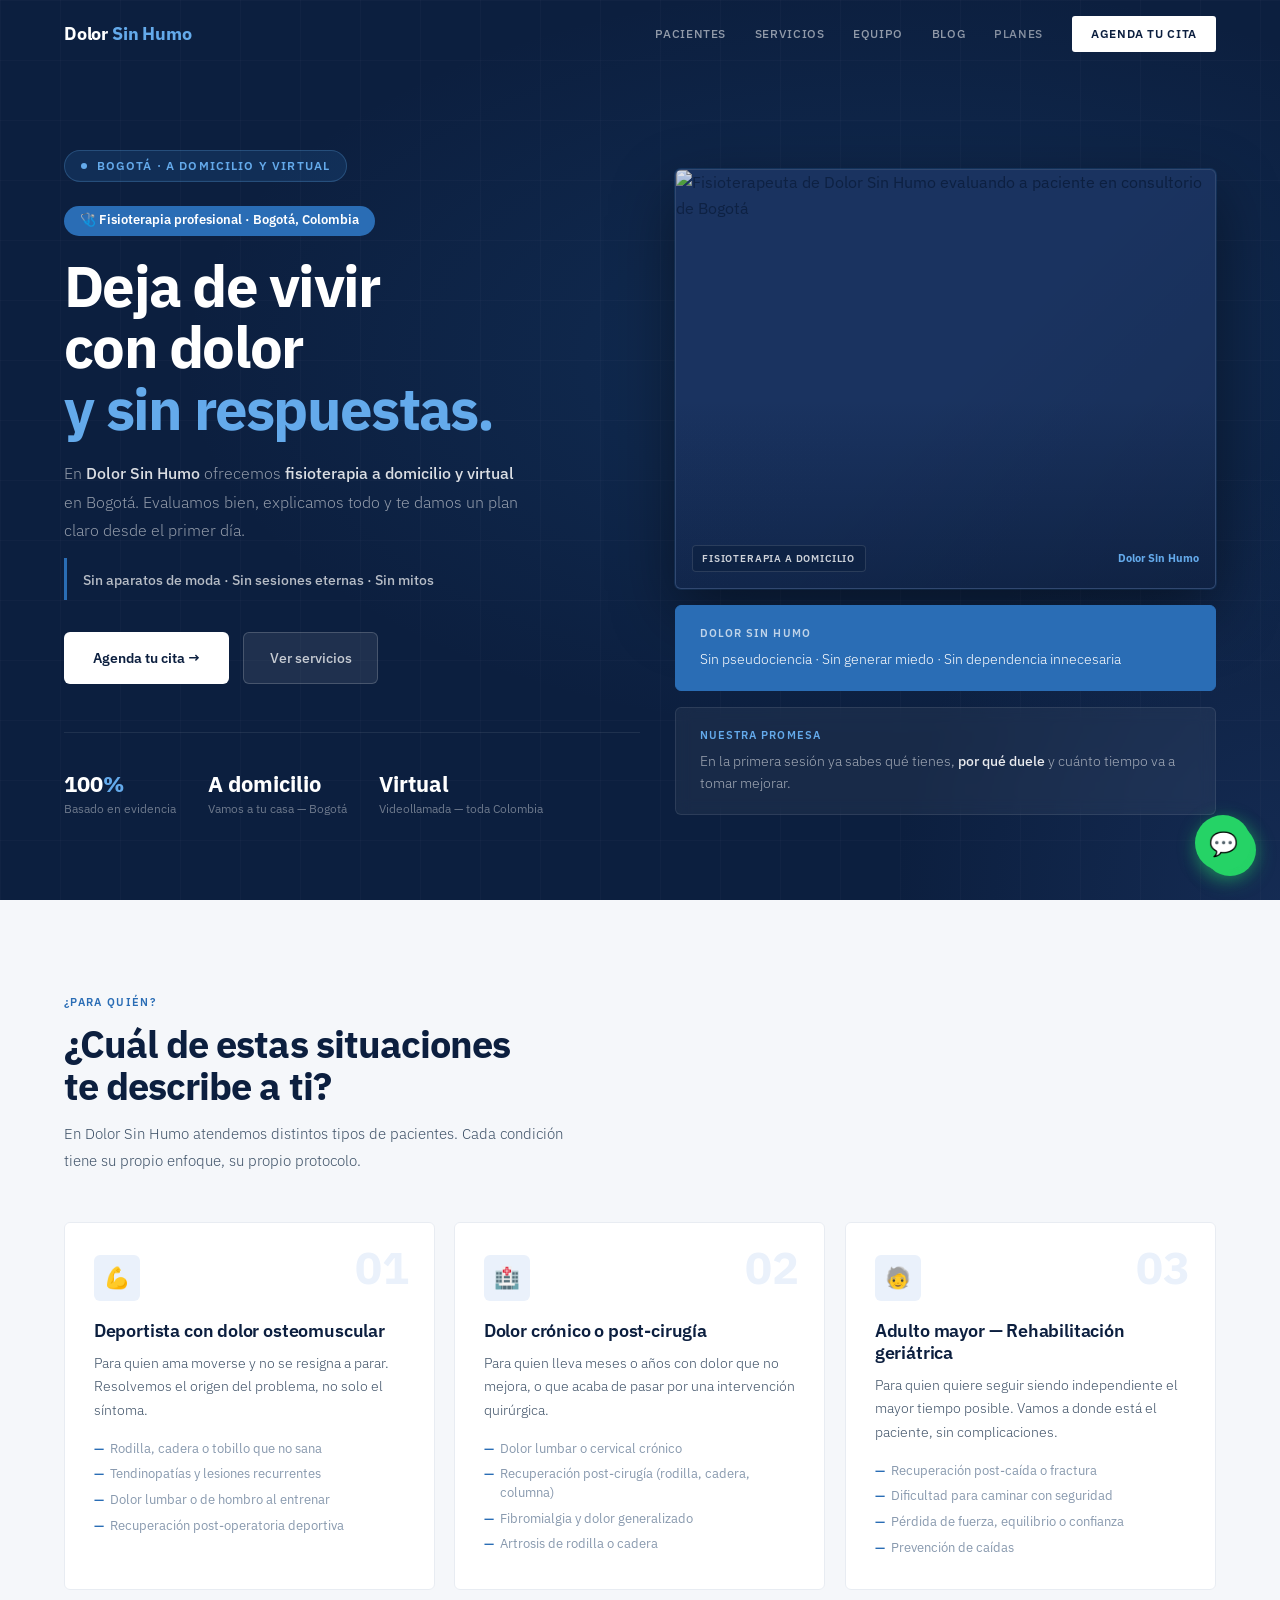
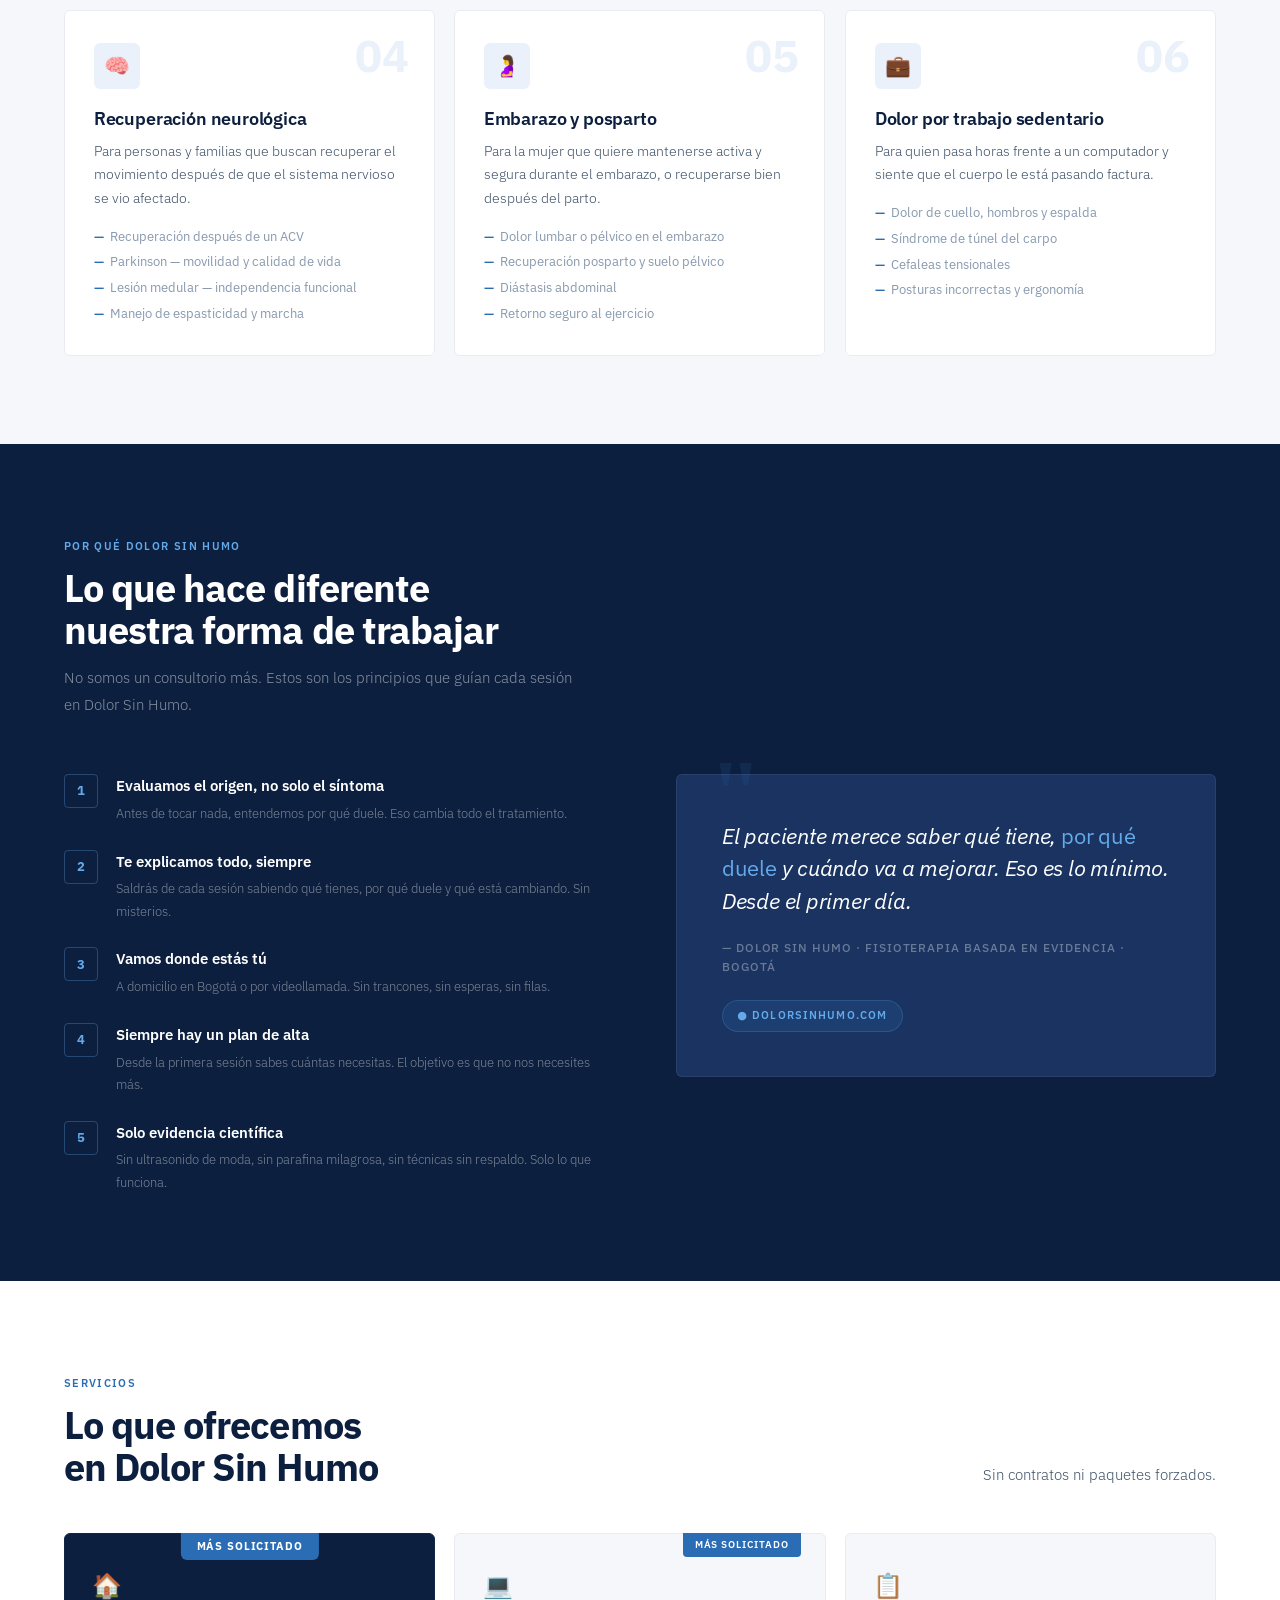
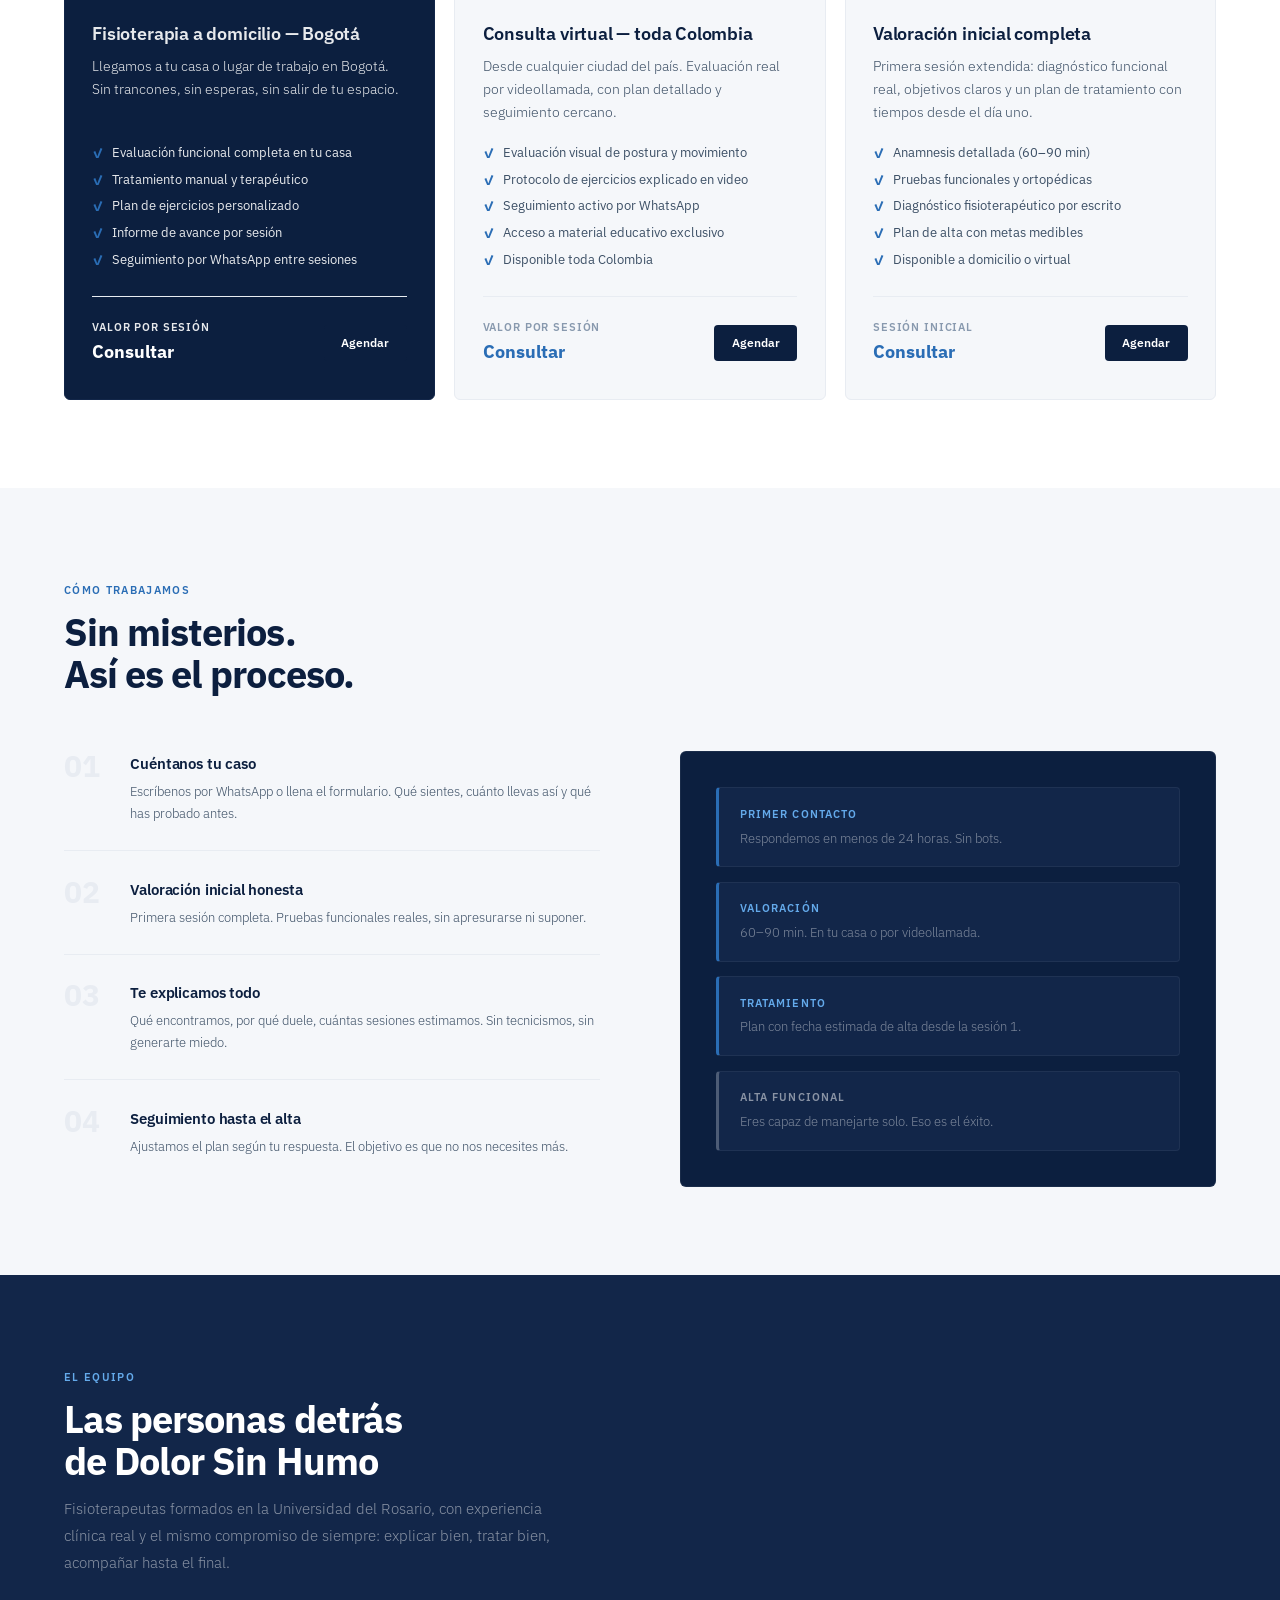
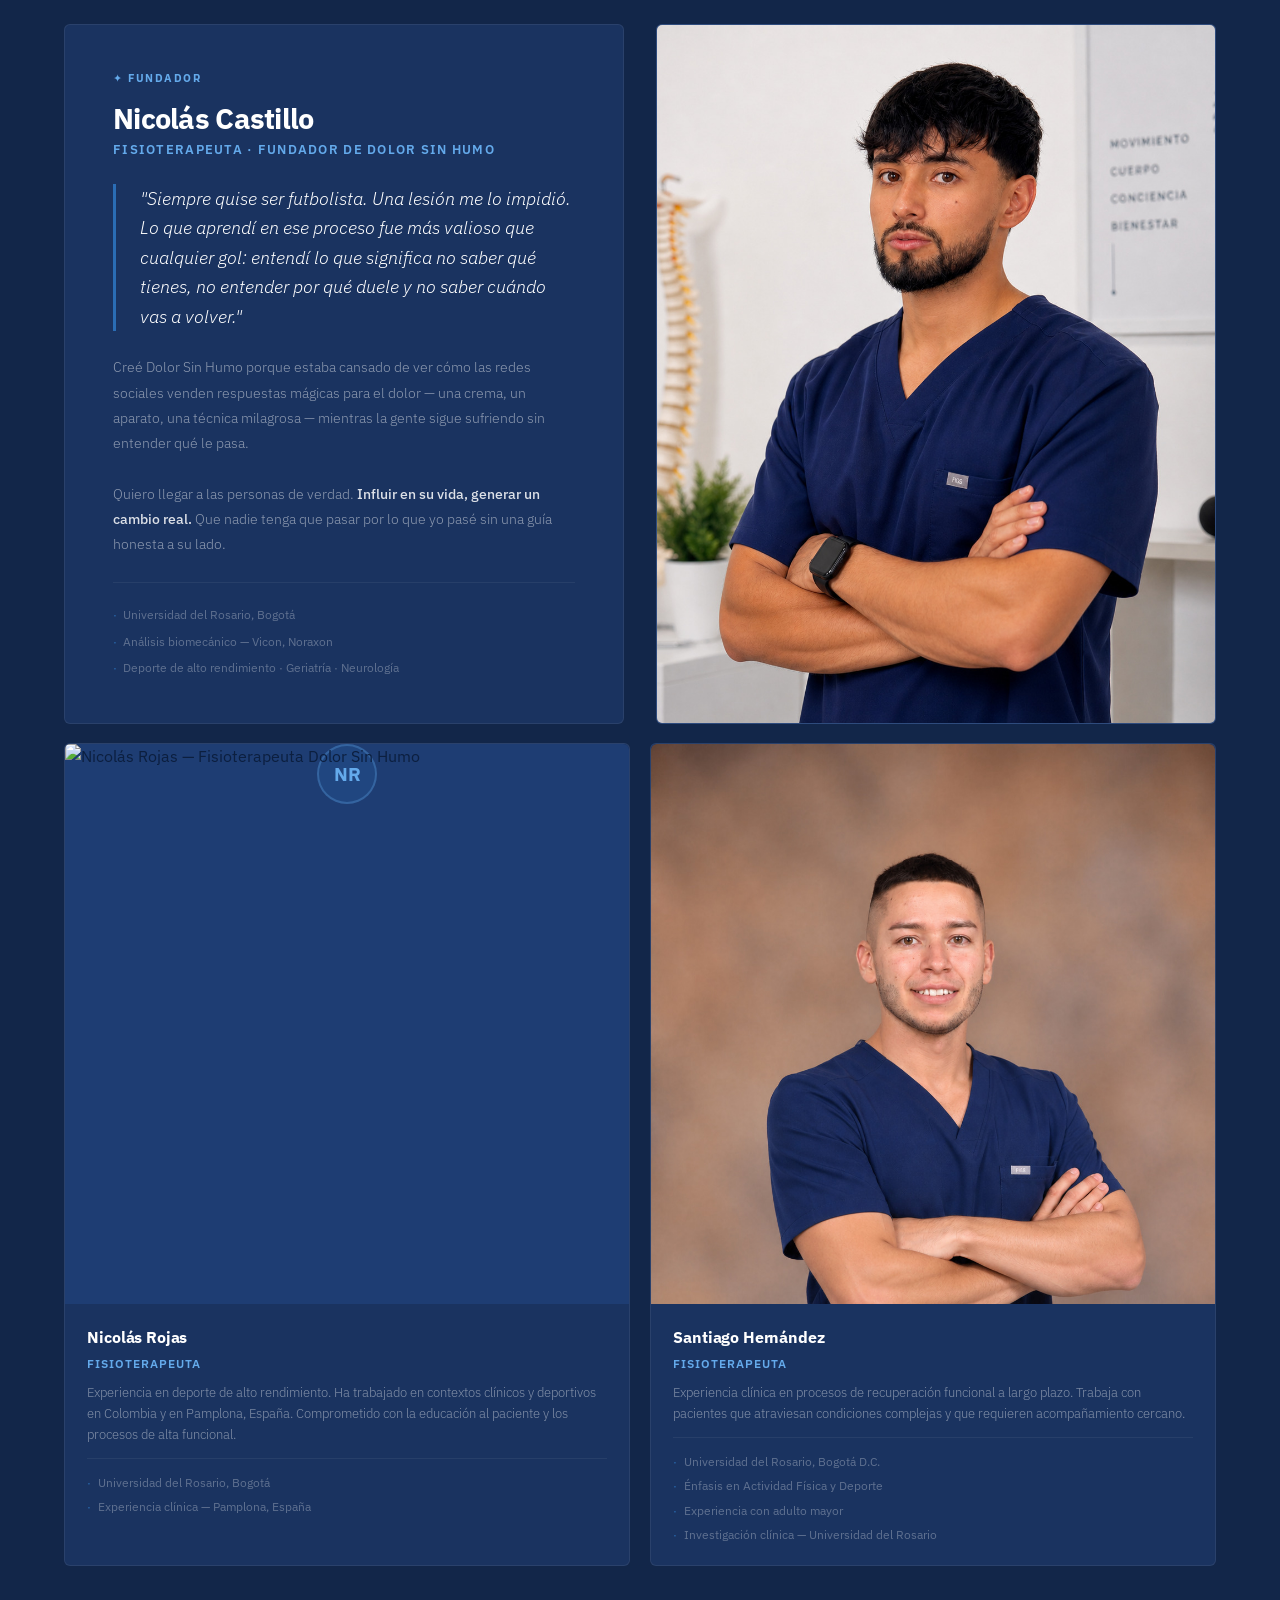
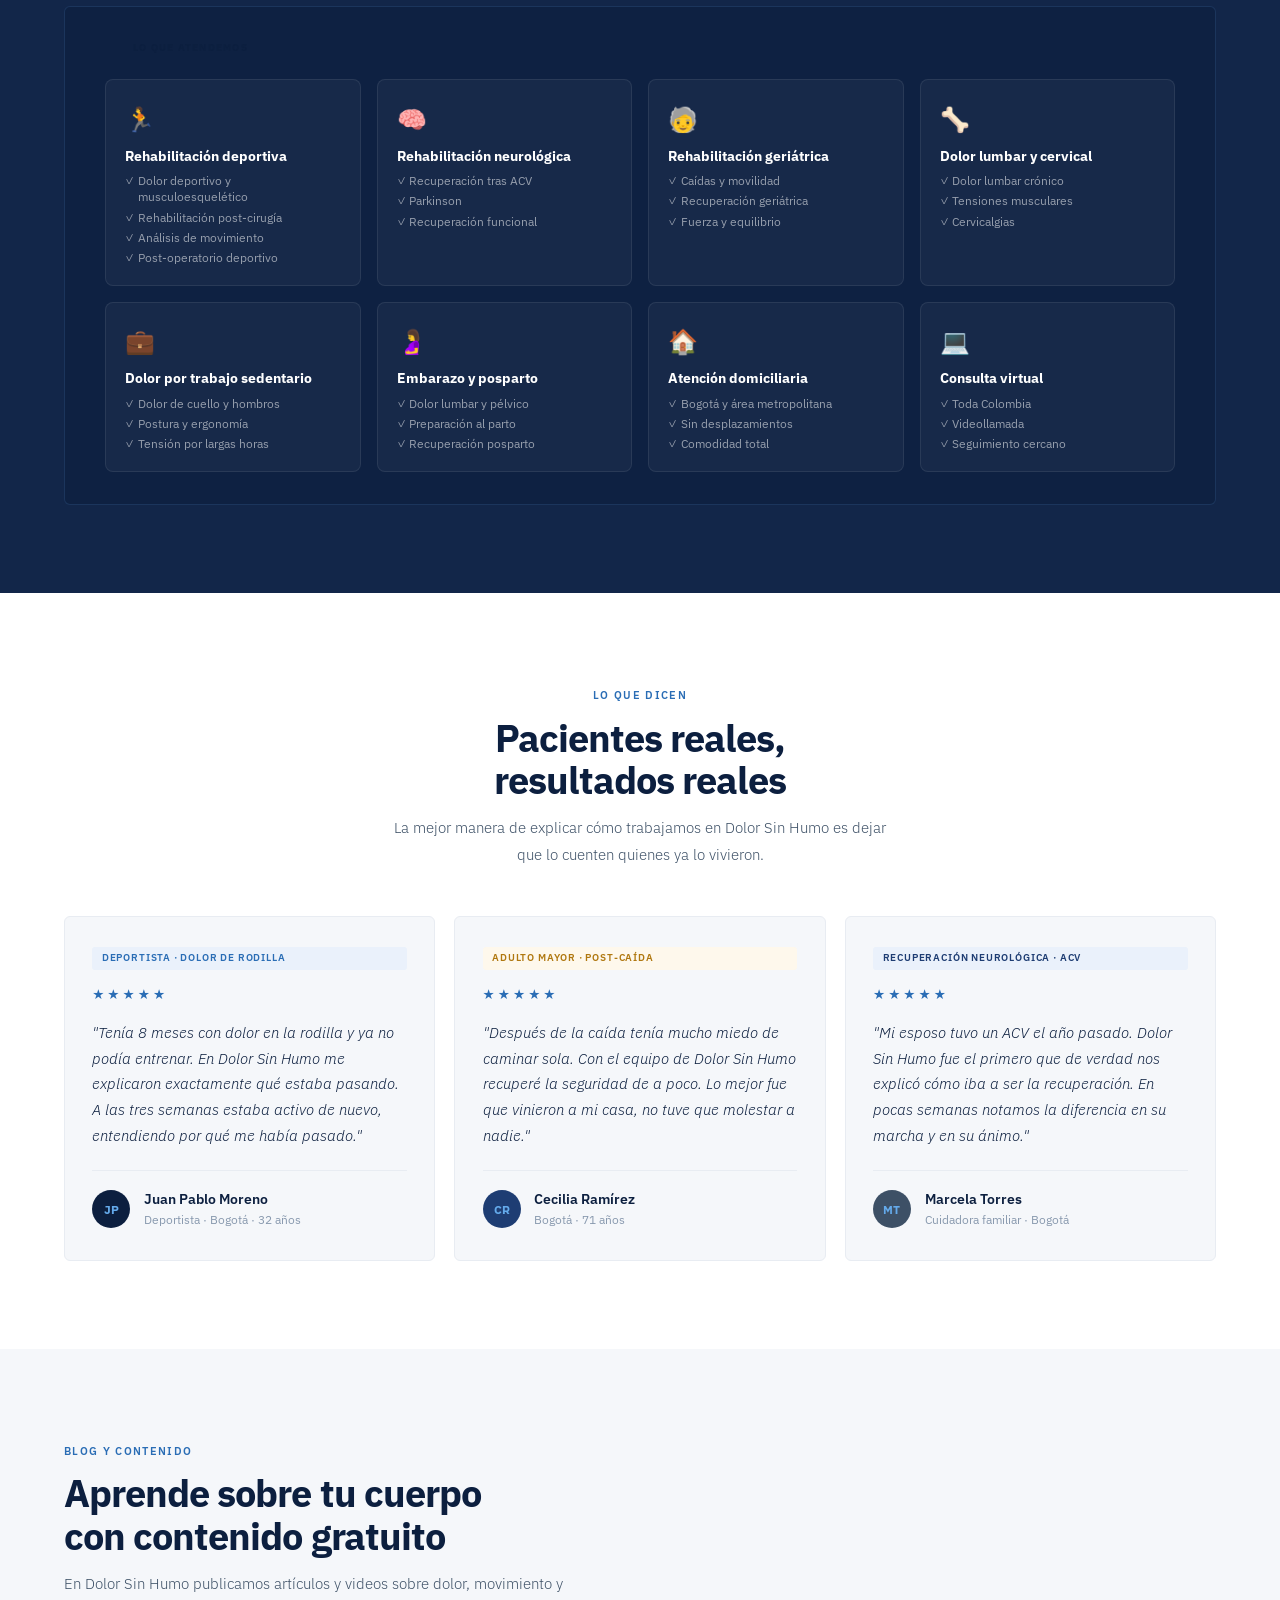
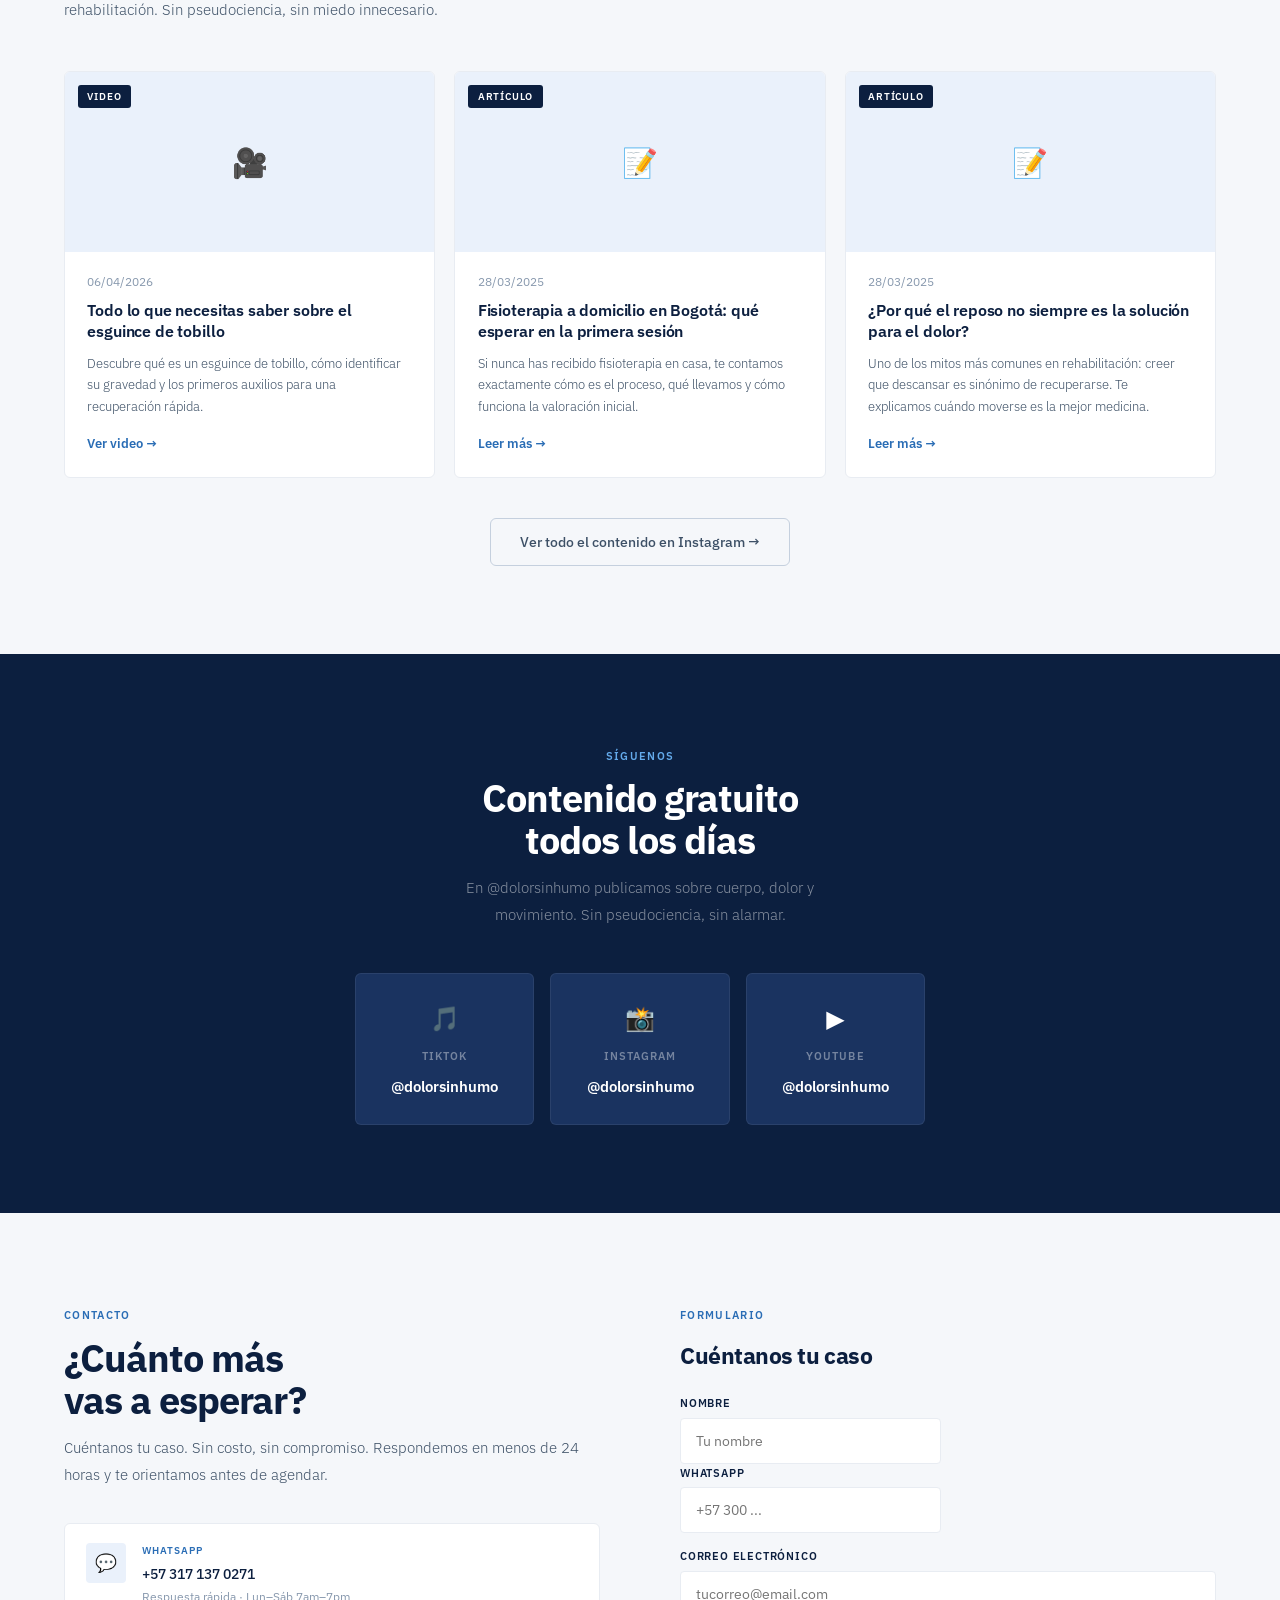
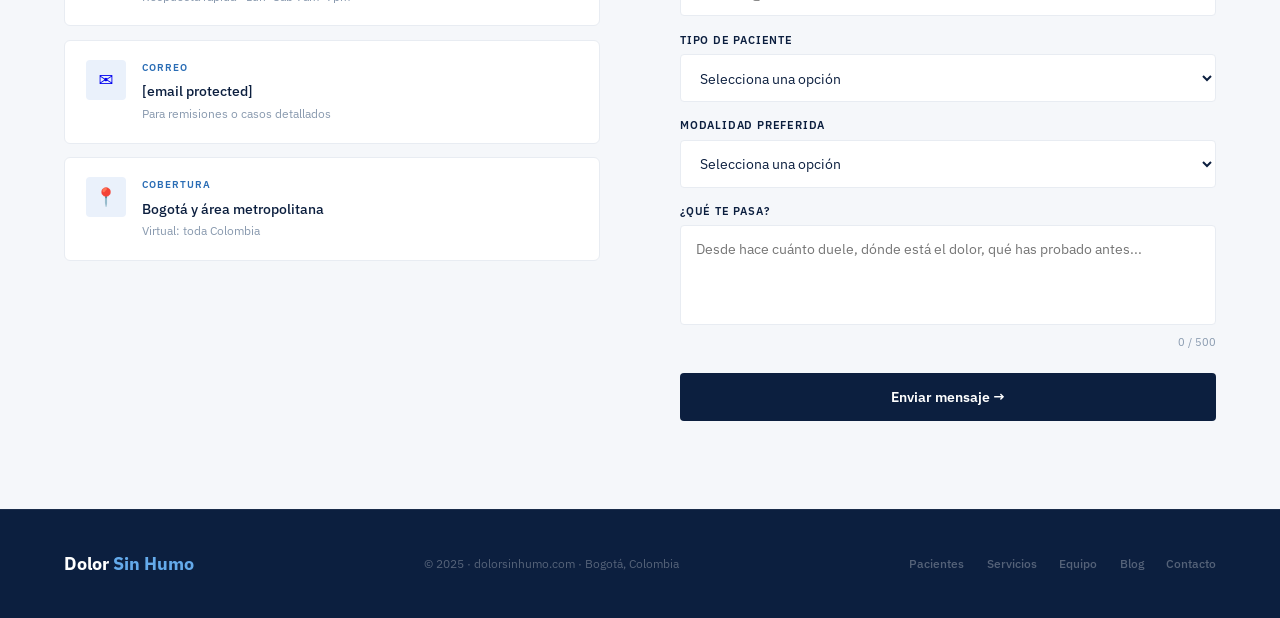
==== commit 797c9a66: "feat: mejoras UX - scroll-top, fade-in, nav activo, progress bar, toast, form validation" ====
--- a/index.html
+++ b/index.html
@@ -371,9 +371,53 @@
     .ea-card-list li{font-size:.72rem;color:rgba(255,255,255,.55);padding-left:.8rem;position:relative;line-height:1.4}
     .ea-card-list li::before{content:'✓';position:absolute;left:0;color:var(--accent);font-size:.65rem}
     .ea-item{display:none}
+  
+    /* === SCROLL TO TOP === */
+    #scroll-top{position:fixed;bottom:5.5rem;right:1.5rem;width:42px;height:42px;background:var(--navy);border:1px solid rgba(255,255,255,.15);border-radius:50%;display:flex;align-items:center;justify-content:center;cursor:pointer;opacity:0;transform:translateY(12px);transition:opacity .3s,transform .3s,background .2s;z-index:150;color:#fff;font-size:1.1rem;box-shadow:0 4px 16px rgba(0,0,0,.25)}
+    #scroll-top.visible{opacity:1;transform:translateY(0)}
+    #scroll-top:hover{background:var(--blue)}
+
+    /* === FADE-IN ANIMATIONS === */
+    .fade-in{opacity:0;transform:translateY(28px);transition:opacity .55s ease,transform .55s ease}
+    .fade-in.visible{opacity:1;transform:translateY(0)}
+    .fade-in-delay-1{transition-delay:.1s}
+    .fade-in-delay-2{transition-delay:.2s}
+    .fade-in-delay-3{transition-delay:.3s}
+
+    /* === ACTIVE NAV === */
+    .navl a.active{color:var(--white)!important}
+    .navl a.active::after{content:'';display:block;width:100%;height:2px;background:var(--accent);border-radius:2px;margin-top:2px}
+
+    /* === IMPROVED WA BUTTON === */
+    .wa-float{position:fixed;bottom:1.5rem;right:1.5rem;width:52px;height:52px;background:#25D366;border-radius:50%;display:flex;align-items:center;justify-content:center;box-shadow:0 4px 20px rgba(37,211,102,.4);z-index:150;transition:transform .2s,box-shadow .2s;cursor:pointer;text-decoration:none}
+    .wa-float:hover{transform:scale(1.08);box-shadow:0 6px 28px rgba(37,211,102,.55)}
+    .wa-float svg{width:26px;height:26px;fill:#fff}
+    .wa-float .wa-tooltip{position:absolute;right:64px;background:var(--navy);color:#fff;font-size:.75rem;font-weight:600;padding:.4rem .85rem;border-radius:6px;white-space:nowrap;opacity:0;pointer-events:none;transition:opacity .2s;box-shadow:0 2px 8px rgba(0,0,0,.2)}
+    .wa-float:hover .wa-tooltip{opacity:1}
+
+    /* === FORM ENHANCEMENTS === */
+    .field input:focus,.field select:focus,.field textarea:focus{outline:none;border-color:var(--blue);box-shadow:0 0 0 3px rgba(42,109,181,.15)}
+    .char-count{font-size:.7rem;color:var(--text3);text-align:right;margin-top:.25rem}
+    .field input.error,.field select.error,.field textarea.error{border-color:#ef4444}
+    .field-error-msg{font-size:.72rem;color:#ef4444;margin-top:.25rem;display:none}
+    .field input.error + .field-error-msg{display:block}
+
+    /* === TOAST NOTIFICATION === */
+    #toast{position:fixed;bottom:6rem;left:50%;transform:translateX(-50%) translateY(20px);background:var(--navy);color:#fff;font-size:.82rem;font-weight:600;padding:.6rem 1.4rem;border-radius:30px;opacity:0;pointer-events:none;transition:opacity .3s,transform .3s;z-index:9998;box-shadow:0 4px 16px rgba(0,0,0,.3)}
+    #toast.show{opacity:1;transform:translateX(-50%) translateY(0)}
+
+    /* === CARD HOVER === */
+    .pqcard,.ecard,.srv-card,.test-card,.blog-card{will-change:transform}
+    .cont-method{cursor:pointer;transition:border-color .2s,transform .2s}
+    .cont-method:hover{border-color:var(--accent);transform:translateX(4px)}
+
+    /* === PROGRESS BAR === */
+    #read-progress{position:fixed;top:0;left:0;height:2px;background:var(--accent);width:0%;z-index:999;transition:width .1s linear}
+  
   </style>
 <script src="https://cdn.jsdelivr.net/npm/@emailjs/browser@3/dist/email.min.js"></script>
 <script>emailjs.init('user_placeholder');</script>
+<!-- deploy: 1777836450117 -->
 </head>
 <body>
 
@@ -680,7 +724,7 @@
     </div>
     <!-- FOTO NICOLÁS: sube "nicolas-castillo.jpg" al repo, borra el bloque founder-foto-ph y descomenta el img -->
     <div class="founder-foto">
-      <img src="nicolas-castillo.jpg" alt="Nicolás Castillo — Fisioterapeuta Fundador de Dolor Sin Humo" style="width:100%;height:100%;object-fit:cover;object-position:top"/>
+      <img src="nicolas-castillo.jpg" alt="Nicolás Castillo — Fisioterapeuta Fundador de Dolor Sin Humo" loading="lazy" style="width:100%;height:100%;object-fit:cover;object-position:top"/>
     </div>
   </div>
 
@@ -688,9 +732,9 @@
   <div class="equipogrid">
 
     <div class="ecard">
-      <img src="nicolas-rojas.jpg" alt="Nicolás Rojas — Fisioterapeuta Dolor Sin Humo" style="position:absolute;inset:0;width:100%;height:100%;object-fit:cover;object-position:top;z-index:2"/>
+      <img src="nicolas-rojas.jpg" alt="Nicolás Rojas — Fisioterapeuta Dolor Sin Humo" loading="lazy" style="position:absolute;inset:0;width:100%;height:100%;object-fit:cover;object-position:top;z-index:2"/>
       <div class="efoto">
-        <img src="nicolas-rojas.jpg" alt="Nicolás Rojas" onerror="this.style.display='none'"/>
+        <img src="nicolas-rojas.jpg" alt="Nicolás Rojas" loading="lazy" onerror="this.style.display='none'"/>
         <div class="efoto-ph"><div class="einit">NR</div></div>
       </div>
       <div class="einfo">
@@ -707,7 +751,7 @@
     <div class="ecard">
       
       <div class="efoto">
-        <img src="santiago-hernandez.jpg" alt="Santiago Hernández" onerror="this.style.display='none'"/>
+        <img src="santiago-hernandez.jpg" alt="Santiago Hernández" loading="lazy" onerror="this.style.display='none'"/>
         <div class="efoto-ph"><div class="einit">SH</div></div>
       </div>
       <div class="einfo">
@@ -893,7 +937,7 @@
       </div>
       <input type="hidden" name="access_key" value="bbfb4fbf-cf23-463c-b6ff-94556779a747"/>
       <input type="hidden" name="subject" value="Nuevo paciente — Dolor Sin Humo"/>
-      <input type="hidden" name="redirect" value="https://dolorsinhumo.com?enviado=1"/>
+      <input type="hidden" name="redirect" value="https://dolorsinhumo.com/?enviado=1"/>
       <button type="submit" class="btnsub">Enviar mensaje →</button>
       </form>
     </div>
@@ -964,7 +1008,7 @@
       grid.innerHTML = posts.slice(0, 3).map((p, i) => `
         <div class="blogcard" style="cursor:pointer" data-slug="${p.slug||p.titulo.toLowerCase().normalize('NFD').replace(/[\u0300-\u036f]/g,'').replace(/[^a-z0-9]+/g,'-')}" onclick="location.href='blog.html?slug='+this.dataset.slug">
           <div class="blogthumb">
-            ${p.imagen ? `<img src="${p.imagen}" alt="${p.titulo}" style="width:100%;height:100%;object-fit:cover;position:absolute;inset:0"/>` : `<div class="blogthumb-ph"><span>${p.tipo==='Video'?'🎥':'📝'}</span></div>`}
+            ${p.imagen ? `<img src="${p.imagen}" alt="${p.titulo}" loading="lazy" style="width:100%;height:100%;object-fit:cover;position:absolute;inset:0"/>` : `<div class="blogthumb-ph"><span>${p.tipo==='Video'?'🎥':'📝'}</span></div>`}
             <div class="blogtag">${p.tipo}</div>
           </div>
           <div class="blogbody">
@@ -987,7 +1031,7 @@
     document.getElementById('modal-titulo').textContent = p.titulo;
     // Imagen
     const imgWrap = document.getElementById('modal-img-wrap');
-    imgWrap.innerHTML = p.imagen ? `<img src="${p.imagen}" alt="${p.titulo}" style="width:100%;max-height:340px;object-fit:cover;display:block"/>` : '';
+    imgWrap.innerHTML = p.imagen ? `<img src="${p.imagen}" alt="${p.titulo}" loading="lazy" style="width:100%;max-height:340px;object-fit:cover;display:block"/>` : '';
     // Contenido markdown
     const contenido = document.getElementById('modal-contenido');
     contenido.innerHTML = typeof marked !== 'undefined' ? marked.parse(p.contenido || '') : (p.contenido || '').replace(/\n/g,'<br>');
@@ -1024,4 +1068,127 @@
 
   // Cargar blog al iniciar
   loadBlog();
-</script>+</script>
+<div id="modal-enviado" style="display:none;position:fixed;inset:0;z-index:9999;background:rgba(12,31,63,.8);backdrop-filter:blur(6px);align-items:center;justify-content:center;padding:1rem"><div style="background:#fff;border-radius:16px;padding:2.5rem 2rem;max-width:420px;width:100%;text-align:center"><div style="width:60px;height:60px;background:#dcfce7;border-radius:50%;display:flex;align-items:center;justify-content:center;margin:0 auto 1.2rem;font-size:1.6rem">✓</div><h2 style="font-size:1.3rem;font-weight:700;color:#0C1F3F;margin-bottom:.6rem">¡Mensaje recibido!</h2><p style="font-size:.9rem;color:#3D5066;line-height:1.7;margin-bottom:1.8rem">Te contactamos en menos de 24 horas para orientarte antes de agendar.</p><a href="https://wa.me/573171370271" target="_blank" style="display:block;background:#25D366;color:#fff;font-weight:700;font-size:.9rem;padding:.85rem;border-radius:8px;margin-bottom:.7rem;text-decoration:none">💬 Escríbenos por WhatsApp</a><button onclick="document.getElementById('modal-enviado').style.display='none';history.replaceState(null,'','/')" style="background:none;border:none;color:#8899AE;font-size:.82rem;cursor:pointer;font-family:inherit;padding:.5rem">Cerrar</button></div></div><script>window.addEventListener('load',function(){if(location.search.indexOf('enviado=1')!==-1){var m=document.getElementById('modal-enviado');if(m){m.style.display='flex';m.addEventListener('click',function(e){if(e.target===m){m.style.display='none';history.replaceState(null,'','/');}});}}});</script>
+  <!-- Scroll to top -->
+  <button id="scroll-top" aria-label="Volver arriba" onclick="window.scrollTo({top:0,behavior:'smooth'})">↑</button>
+
+  <!-- Read progress bar -->
+  <div id="read-progress"></div>
+
+  <!-- Toast notification -->
+  <div id="toast"></div>
+
+  <!-- Improved WA float (replace existing) -->
+  <a href="https://wa.me/573171370271?text=Hola%2C+vi+su+sitio+y+tengo+una+consulta" target="_blank" class="wa-float" aria-label="WhatsApp">
+    <span class="wa-tooltip">¿Preguntas? Escríbenos</span>
+    <svg viewBox="0 0 24 24" xmlns="http://www.w3.org/2000/svg"><path d="M17.472 14.382c-.297-.149-1.758-.867-2.03-.967-.273-.099-.471-.148-.67.15-.197.297-.767.966-.94 1.164-.173.199-.347.223-.644.075-.297-.15-1.255-.463-2.39-1.475-.883-.788-1.48-1.761-1.653-2.059-.173-.297-.018-.458.13-.606.134-.133.298-.347.446-.52.149-.174.198-.298.298-.497.099-.198.05-.371-.025-.52-.075-.149-.669-1.612-.916-2.207-.242-.579-.487-.5-.669-.51-.173-.008-.371-.01-.57-.01-.198 0-.52.074-.792.372-.272.297-1.04 1.016-1.04 2.479 0 1.462 1.065 2.875 1.213 3.074.149.198 2.096 3.2 5.077 4.487.709.306 1.262.489 1.694.625.712.227 1.36.195 1.871.118.571-.085 1.758-.719 2.006-1.413.248-.694.248-1.289.173-1.413-.074-.124-.272-.198-.57-.347m-5.421 7.403h-.004a9.87 9.87 0 01-5.031-1.378l-.361-.214-3.741.982.998-3.648-.235-.374a9.86 9.86 0 01-1.51-5.26c.001-5.45 4.436-9.884 9.888-9.884 2.64 0 5.122 1.03 6.988 2.898a9.825 9.825 0 012.893 6.994c-.003 5.45-4.437 9.884-9.885 9.884m8.413-18.297A11.815 11.815 0 0012.05 0C5.495 0 .16 5.335.157 11.892c0 2.096.547 4.142 1.588 5.945L.057 24l6.305-1.654a11.882 11.882 0 005.683 1.448h.005c6.554 0 11.89-5.335 11.893-11.893a11.821 11.821 0 00-3.48-8.413z"/></svg>
+  </a>
+  <script>
+  (function(){
+    // === SCROLL TO TOP ===
+    var scrollBtn = document.getElementById('scroll-top');
+    window.addEventListener('scroll', function(){
+      scrollBtn.classList.toggle('visible', window.scrollY > 400);
+    }, {passive: true});
+
+    // === READ PROGRESS BAR ===
+    var progress = document.getElementById('read-progress');
+    window.addEventListener('scroll', function(){
+      var h = document.documentElement;
+      var pct = (h.scrollTop / (h.scrollHeight - h.clientHeight)) * 100;
+      progress.style.width = pct + '%';
+    }, {passive: true});
+
+    // === ACTIVE NAV ON SCROLL ===
+    var sections = document.querySelectorAll('section[id]');
+    var navLinks = document.querySelectorAll('.navl a[href^="#"]');
+    var observer = new IntersectionObserver(function(entries){
+      entries.forEach(function(entry){
+        if(entry.isIntersecting){
+          navLinks.forEach(function(link){
+            link.classList.toggle('active', link.getAttribute('href') === '#' + entry.target.id);
+          });
+        }
+      });
+    }, {rootMargin: '-40% 0px -50% 0px'});
+    sections.forEach(function(s){ observer.observe(s); });
+
+    // === FADE-IN ANIMATIONS ===
+    var fadeEls = document.querySelectorAll('.pqcard, .srv-card, .ecard, .test-card, .blog-card, .proc-step, .ea-card, .hcard, .cont-method');
+    fadeEls.forEach(function(el, i){
+      el.classList.add('fade-in');
+      if(i % 3 === 1) el.classList.add('fade-in-delay-1');
+      if(i % 3 === 2) el.classList.add('fade-in-delay-2');
+    });
+    var fadeObserver = new IntersectionObserver(function(entries){
+      entries.forEach(function(entry){
+        if(entry.isIntersecting) entry.target.classList.add('visible');
+      });
+    }, {threshold: 0.08});
+    fadeEls.forEach(function(el){ fadeObserver.observe(el); });
+
+    // === TOAST FUNCTION ===
+    window.showToast = function(msg){
+      var t = document.getElementById('toast');
+      t.textContent = msg;
+      t.classList.add('show');
+      setTimeout(function(){ t.classList.remove('show'); }, 2500);
+    };
+
+    // === CLICK PHONE TO COPY ===
+    document.querySelectorAll('.cont-method').forEach(function(el){
+      var phone = el.querySelector('h4');
+      if(phone && phone.textContent.includes('317')){
+        el.style.cursor = 'pointer';
+        el.title = 'Clic para copiar número';
+        el.addEventListener('click', function(){
+          navigator.clipboard.writeText('+573171370271').then(function(){
+            showToast('✓ Número copiado al portapapeles');
+          });
+        });
+      }
+    });
+
+    // === CHAR COUNTER FOR TEXTAREA ===
+    var textarea = document.getElementById('cf-msg');
+    if(textarea){
+      var counter = document.createElement('div');
+      counter.className = 'char-count';
+      counter.textContent = '0 / 500';
+      textarea.parentNode.appendChild(counter);
+      textarea.addEventListener('input', function(){
+        var len = textarea.value.length;
+        counter.textContent = len + ' / 500';
+        counter.style.color = len > 450 ? '#ef4444' : '';
+      });
+    }
+
+    // === FORM VALIDATION ===
+    var submitBtn = document.querySelector('.btnsub');
+    if(submitBtn){
+      ['cf-nombre','cf-wa'].forEach(function(id){
+        var el = document.getElementById(id);
+        if(el){
+          el.addEventListener('blur', function(){
+            if(!el.value.trim()){
+              el.classList.add('error');
+            } else {
+              el.classList.remove('error');
+            }
+          });
+          el.addEventListener('input', function(){
+            el.classList.remove('error');
+          });
+        }
+      });
+    }
+
+    // === HIDE OLD WA FLOAT IF EXISTS ===
+    document.querySelectorAll('a[href*="wa.me"]').forEach(function(a){
+      if(a.classList.contains('wa-float')) return; // skip our new one
+      // hide inline wa buttons that might be floating
+    });
+
+  })();
+  </script>
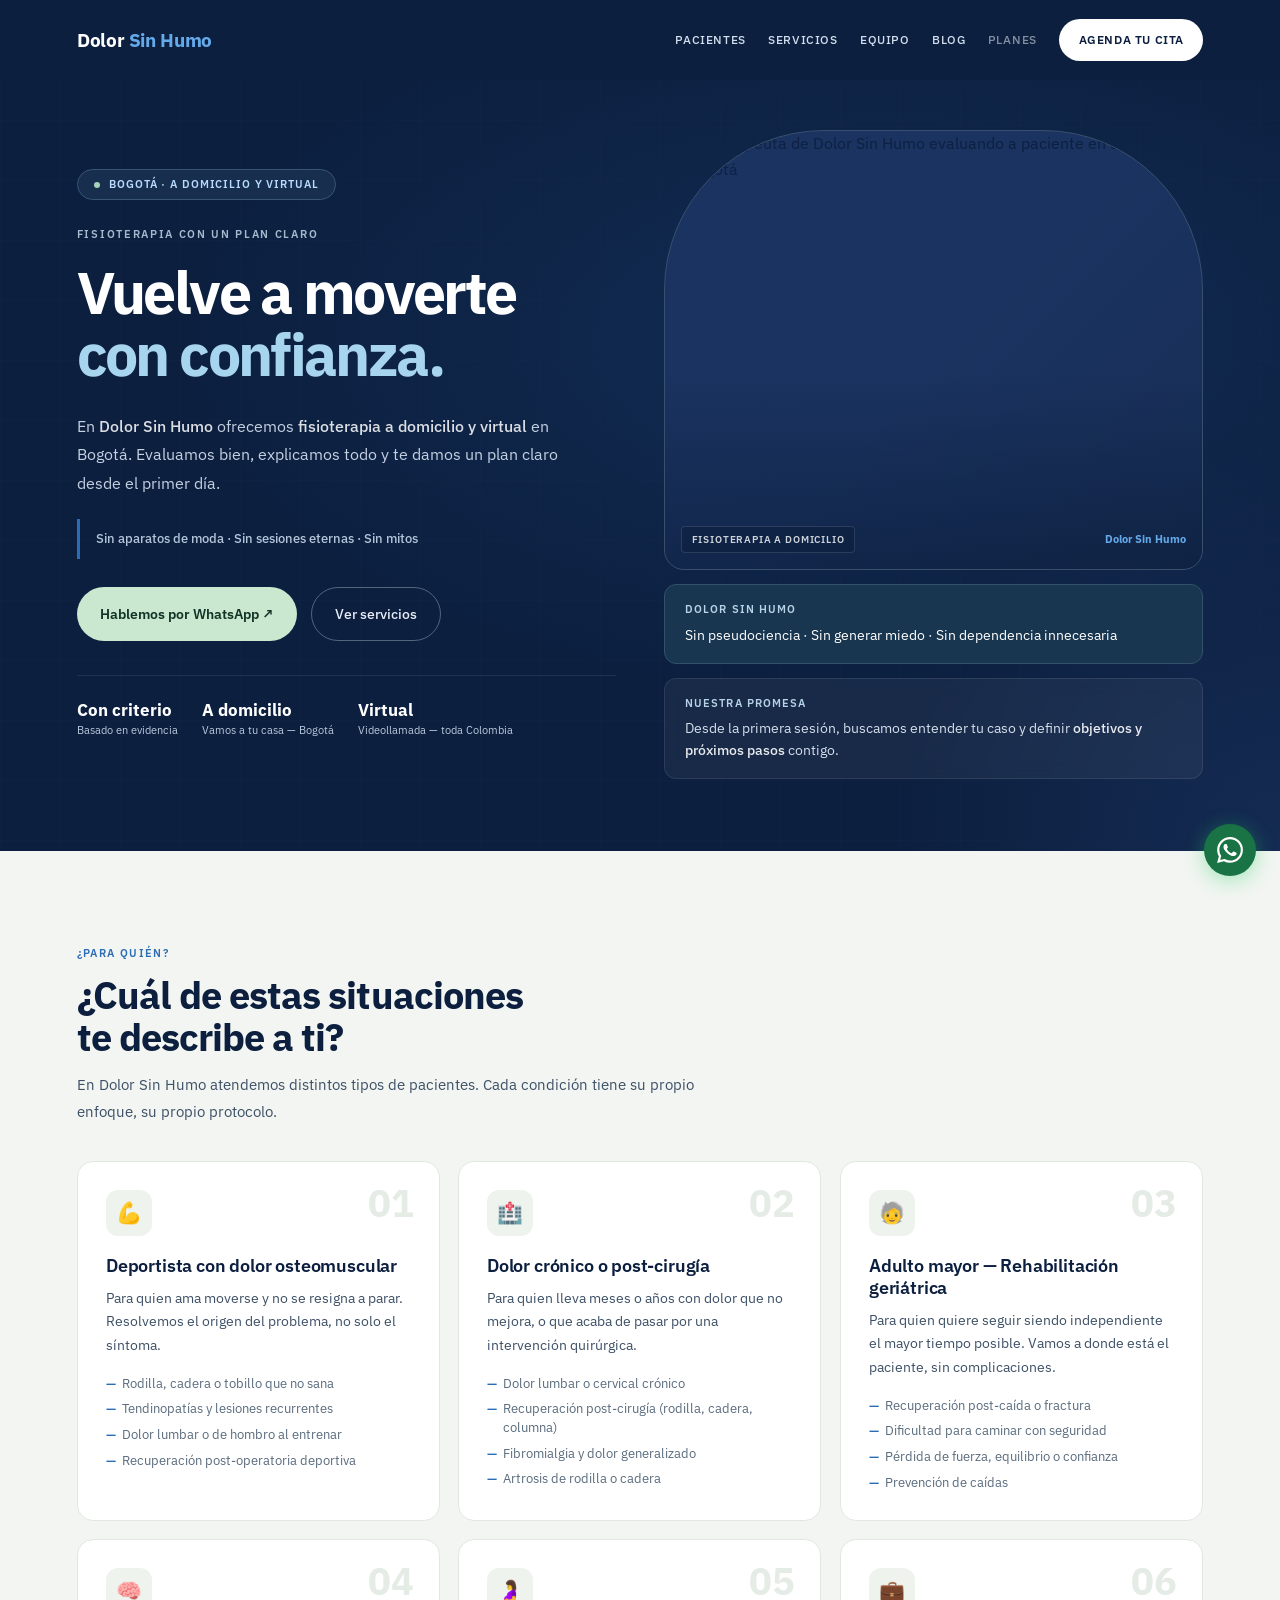
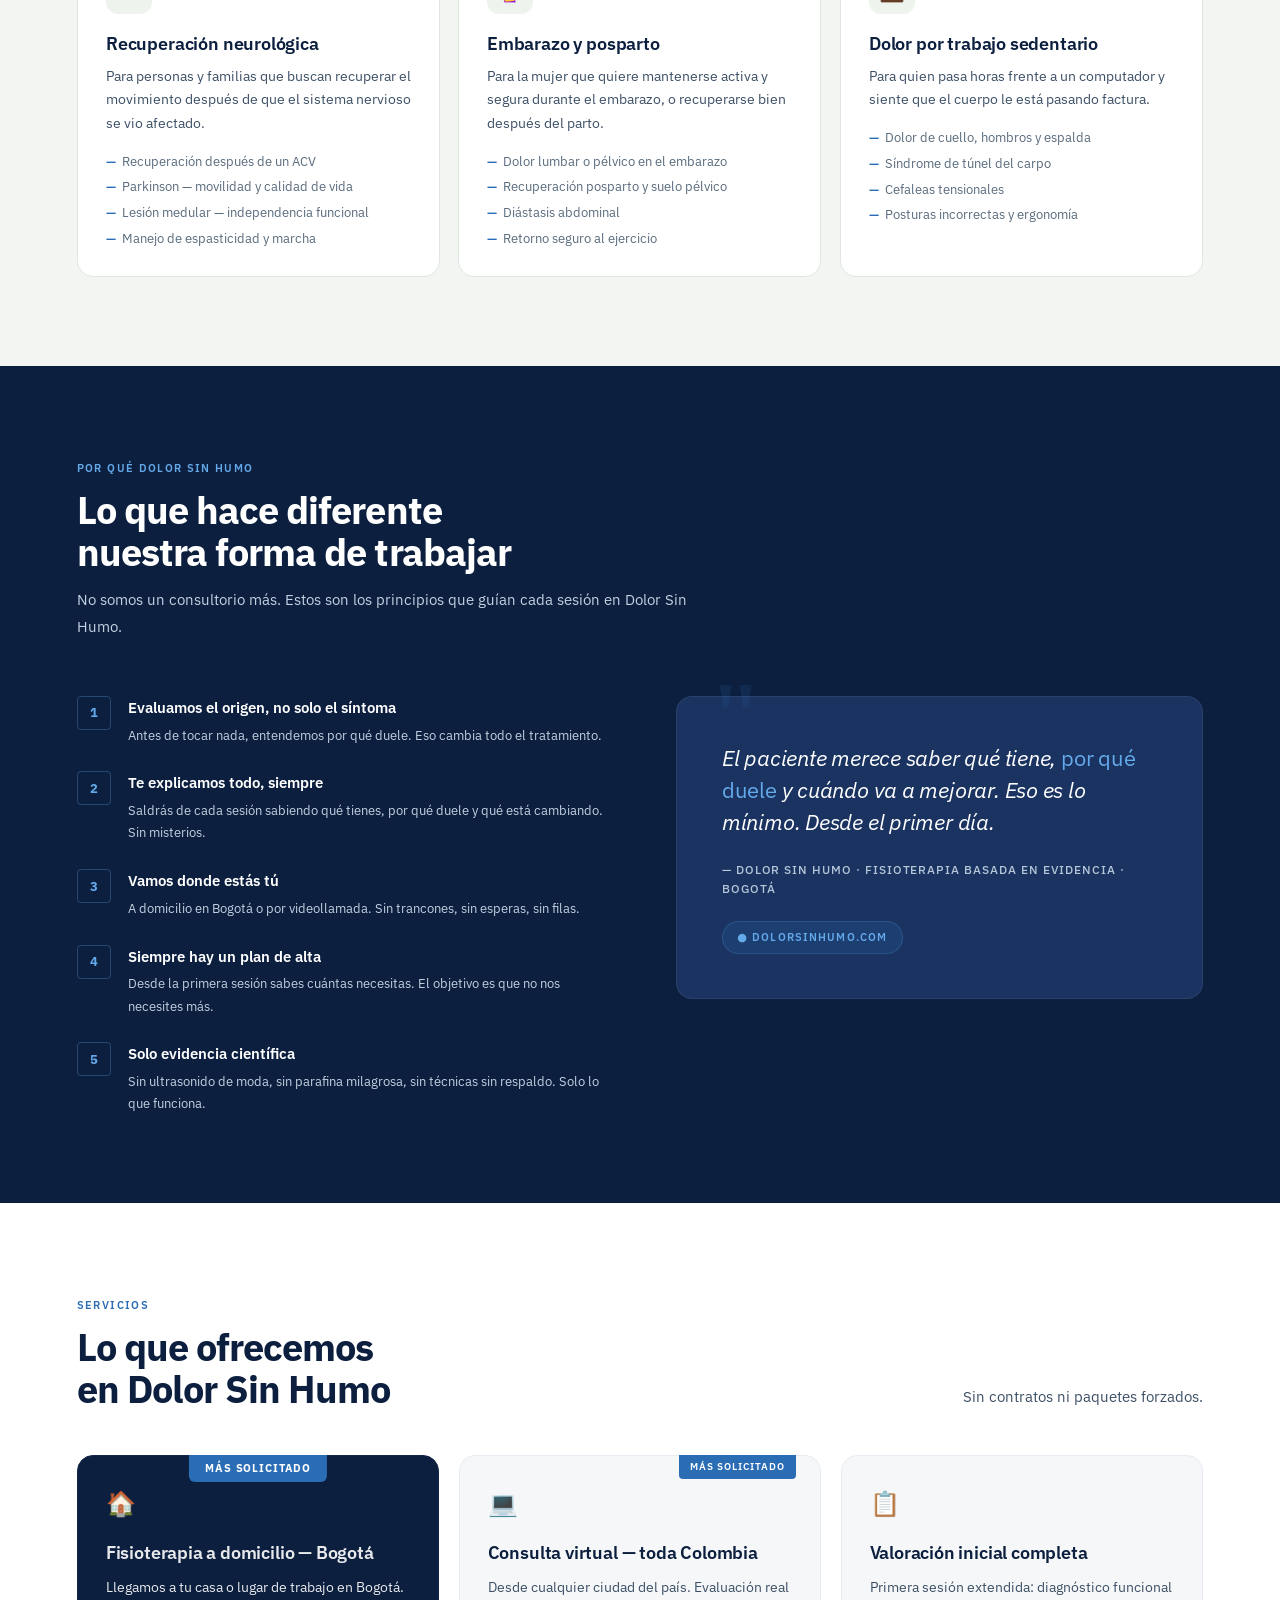
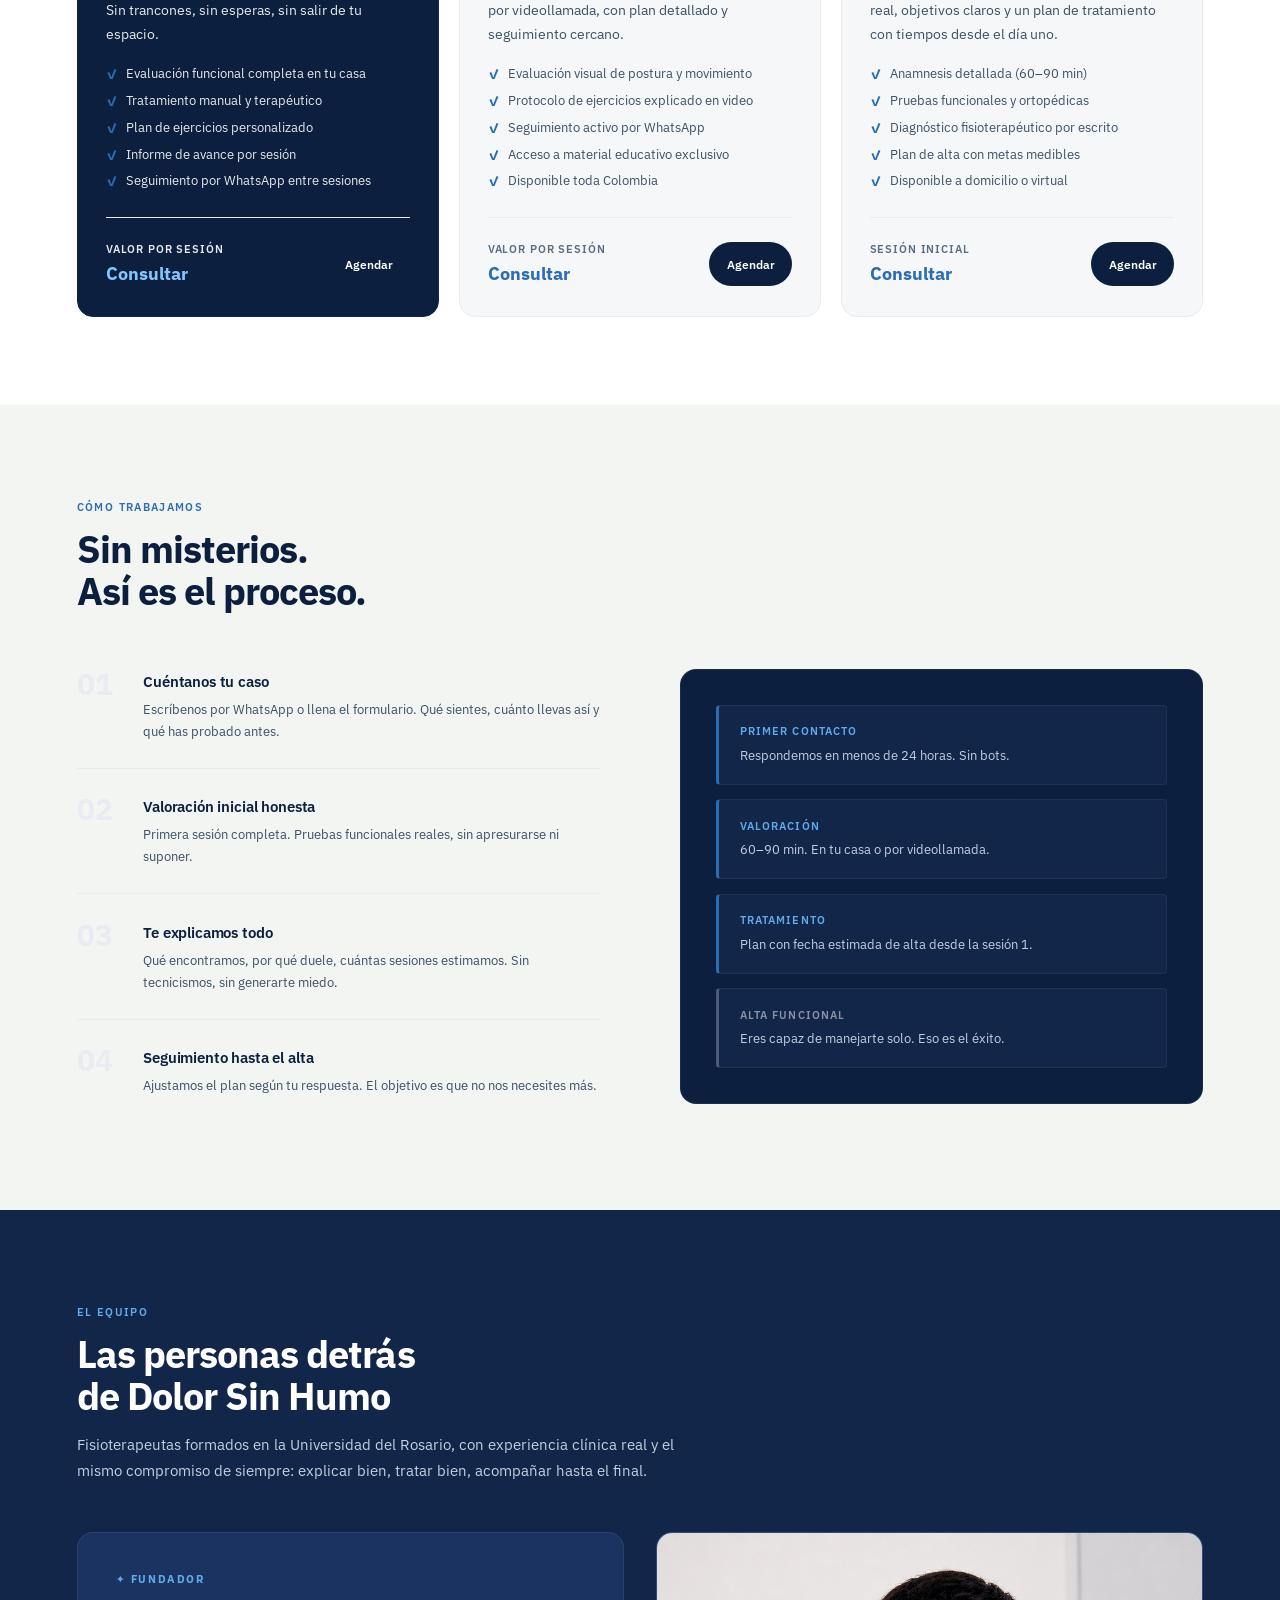
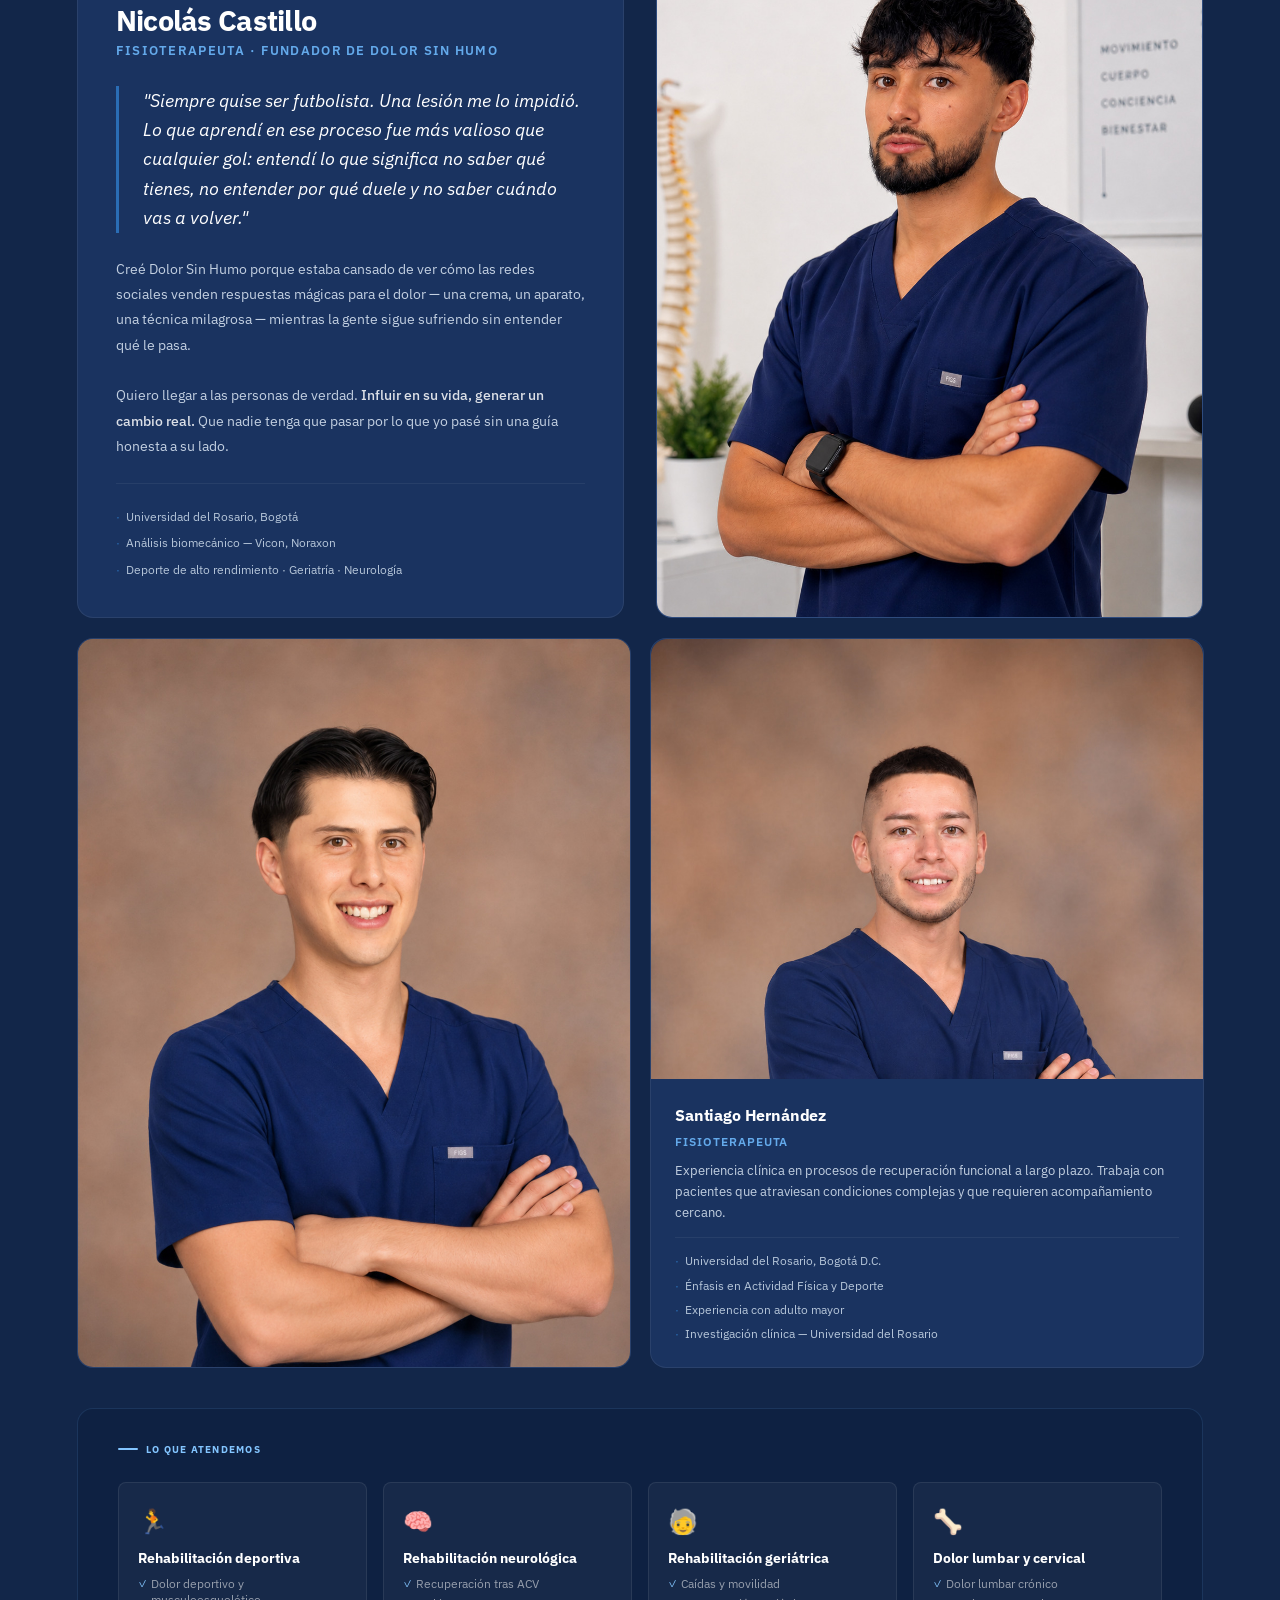
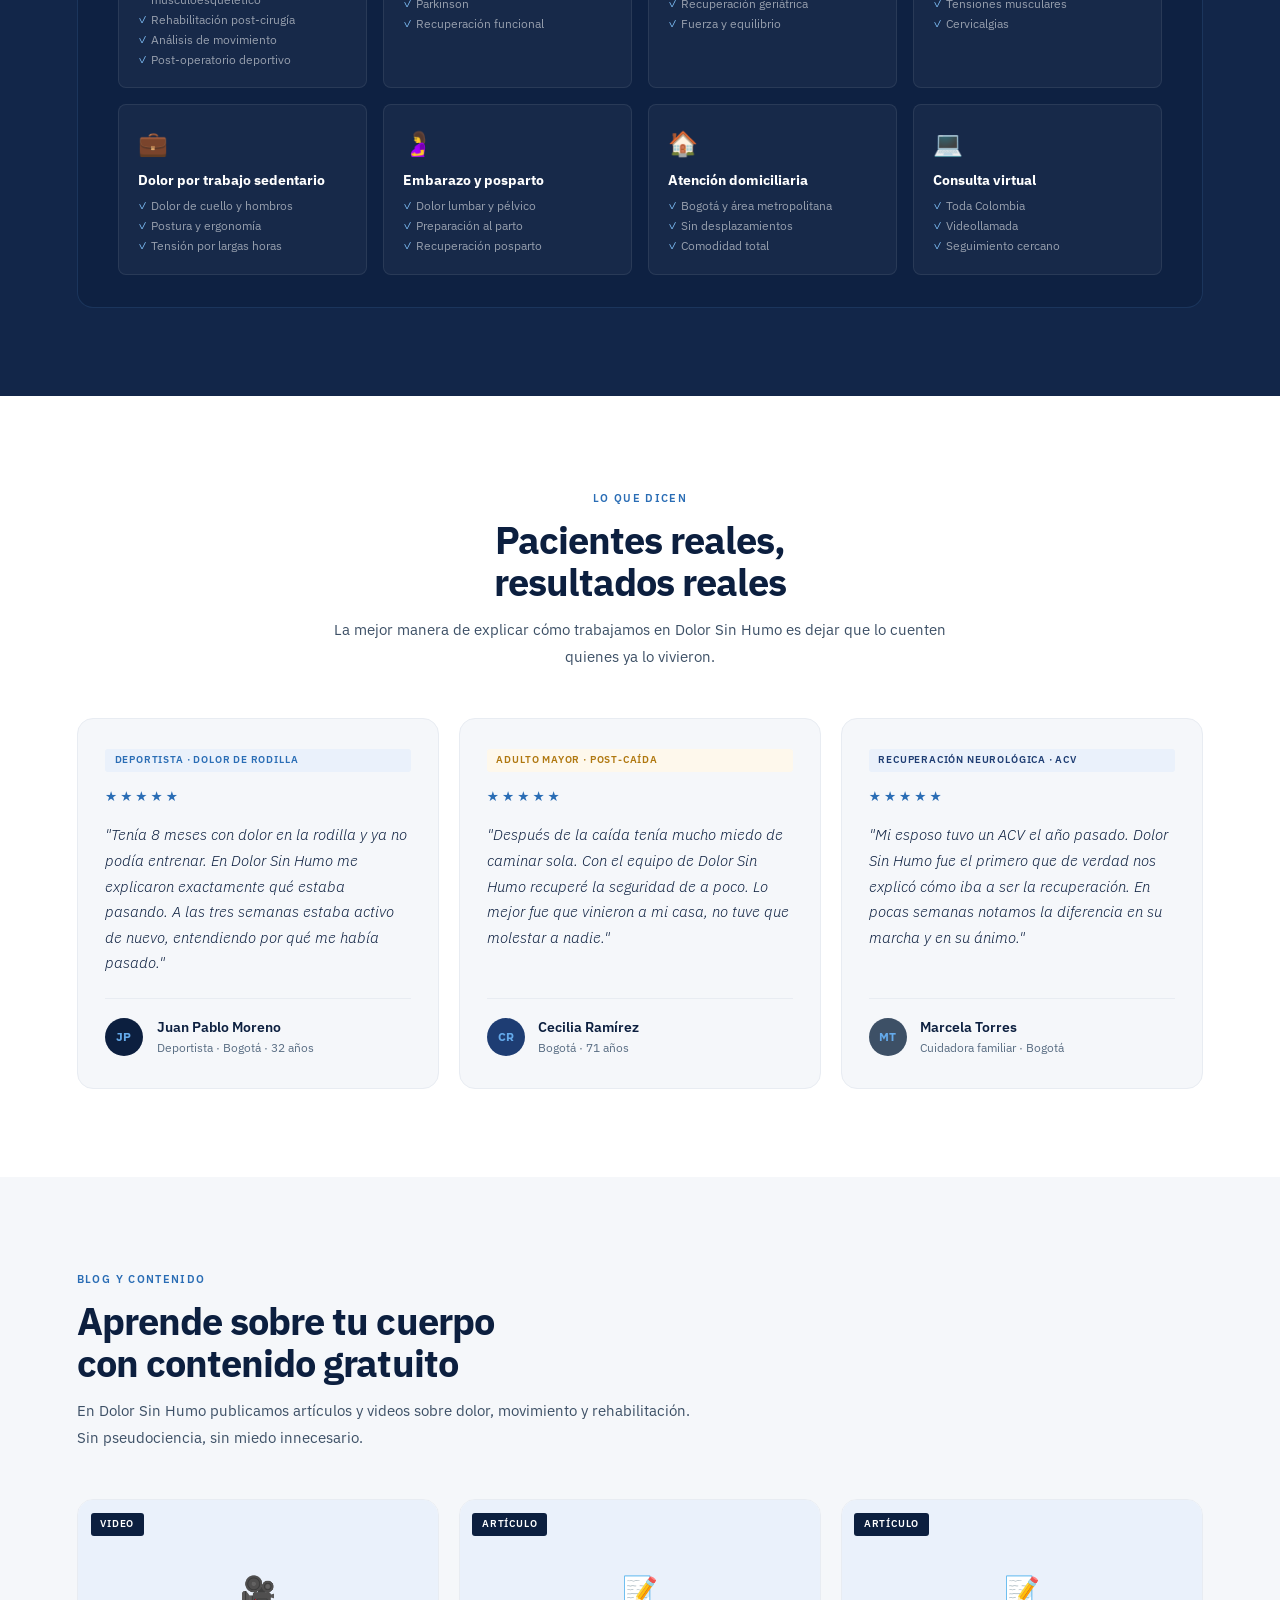
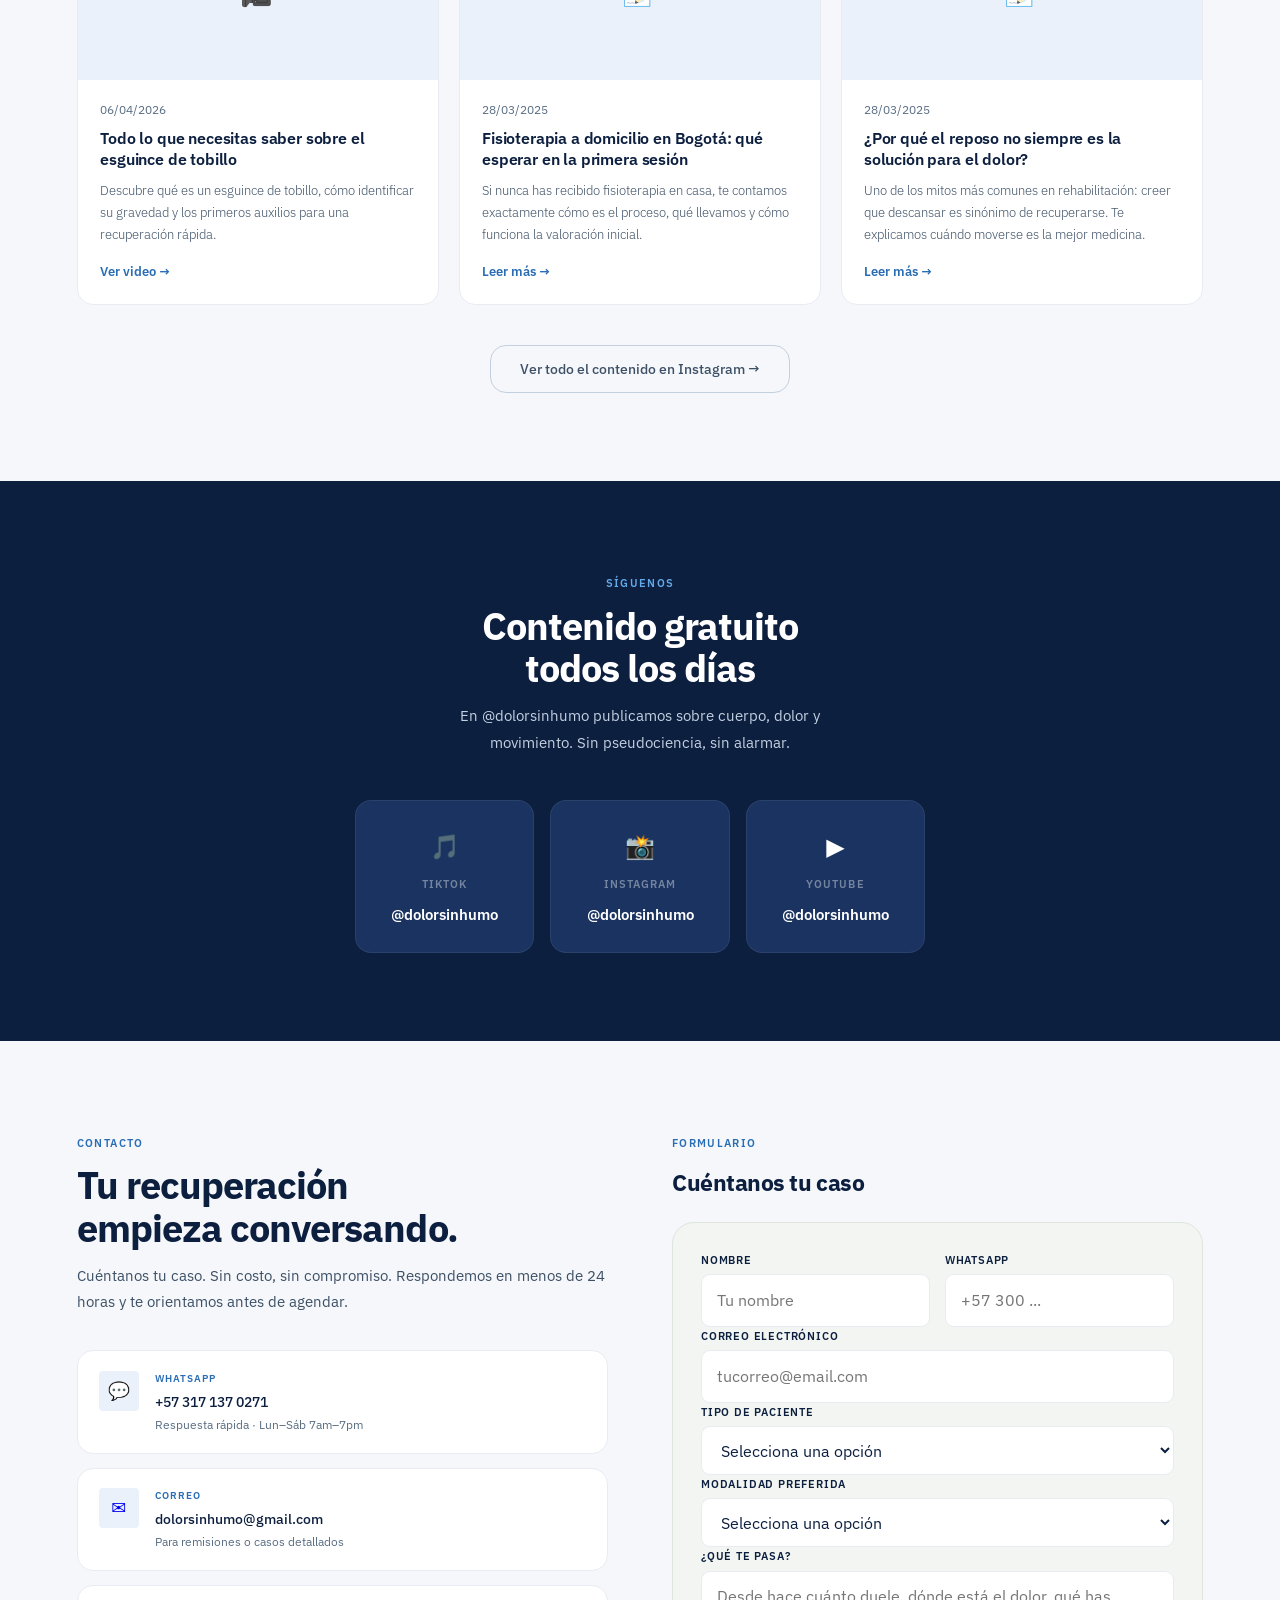
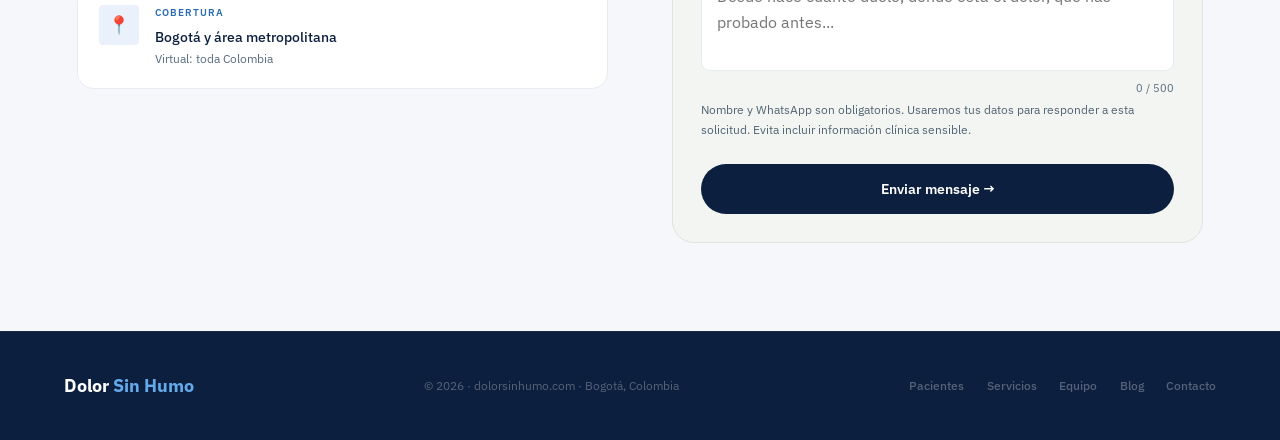
==== commit 05439a3c: "Improve homepage layout, mobile navigation and contact form" ====
--- a/index.html
+++ b/index.html
@@ -36,7 +36,7 @@
   <link rel="preconnect" href="https://fonts.gstatic.com" crossorigin/>
   <link href="https://fonts.googleapis.com/css2?family=IBM+Plex+Sans:ital,wght@0,300;0,400;0,500;0,600;0,700;1,300;1,400&display=swap" rel="stylesheet"/>
   <script src="https://identity.netlify.com/v1/netlify-identity-widget.js"></script>
-  <script src="https://cdn.jsdelivr.net/npm/marked/marked.min.js"></script>
+
   <style>
     *,*::before,*::after{box-sizing:border-box;margin:0;padding:0}
     :root{
@@ -415,48 +415,49 @@
     #read-progress{position:fixed;top:0;left:0;height:2px;background:var(--accent);width:0%;z-index:999;transition:width .1s linear}
   
   </style>
-<script src="https://cdn.jsdelivr.net/npm/@emailjs/browser@3/dist/email.min.js"></script>
-<script>emailjs.init('user_placeholder');</script>
+
+
 <!-- deploy: 1777836450117 -->
+  <link rel="stylesheet" href="refresh.css"/>
 </head>
 <body>
+<a class="skip-link" href="#hero">Saltar al contenido</a>
 
 <!-- NAV -->
-<nav id="nav">
+<nav id="nav" aria-label="Navegación principal">
   <a href="#" class="logo">Dolor <span>Sin Humo</span></a>
-  <div class="navl">
+  <div class="navl" id="main-menu">
     <a href="#para-quien">Pacientes</a>
     <a href="#servicios">Servicios</a>
     <a href="#equipo">Equipo</a>
     <a href="#blog">Blog</a>
     <a href="planes.html" target="_blank" style="font-size:.74rem;font-weight:500;letter-spacing:.06em;text-transform:uppercase;color:rgba(255,255,255,.5);transition:color .2s">Planes</a><a href="#contacto" class="navcta">Agenda tu cita</a>
   </div>
-  <div class="ham" onclick="toggleMenu()" aria-label="Menú"><span></span><span></span><span></span></div>
+  <button type="button" class="ham" onclick="toggleMenu()" aria-label="Abrir menú" aria-expanded="false" aria-controls="main-menu"><span></span><span></span><span></span></button>
 </nav>
 
-<a href="https://wa.me/573171370271?text=Hola%2C%20quiero%20agendar%20una%20cita%20con%20Dolor%20Sin%20Humo" class="wa" target="_blank" rel="noopener" aria-label="WhatsApp Dolor Sin Humo">💬</a>
-
+
+<main>
 <!-- HERO -->
 <section id="hero" aria-label="Fisioterapia a domicilio en Bogotá — Dolor Sin Humo">
   <div class="hbg" aria-hidden="true"></div>
   <div class="hgrid" aria-hidden="true"></div>
   <div class="hleft">
     <div class="htag">Bogotá · A domicilio y virtual</div>
-    <div class="hservice-badge">🩺 Fisioterapia profesional · Bogotá, Colombia</div>
+    <div class="hero-eyebrow">FISIOTERAPIA CON UN PLAN CLARO</div>
     <h1 class="hh1">
-      Deja de vivir<br/>
-      con dolor<br/>
-      <em>y sin respuestas.</em>
+      Vuelve a moverte<br/>
+      <em>con confianza.</em>
     </h1>
     <p class="hsub">En <strong>Dolor Sin Humo</strong> ofrecemos <strong>fisioterapia a domicilio y virtual</strong> en Bogotá. Evaluamos bien, explicamos todo y te damos un plan claro desde el primer día.</p>
     <div class="htagline">Sin aparatos de moda · Sin sesiones eternas · Sin mitos</div>
     <div class="hbtns">
-      <a href="#contacto" class="btnprimary">Agenda tu cita →</a>
+      <a href="https://wa.me/573171370271?text=Hola%2C%20quiero%20agendar%20una%20valoraci%C3%B3n" target="_blank" rel="noopener" class="btnprimary">Hablemos por WhatsApp ↗</a>
       <a href="#servicios" class="btnsecondary">Ver servicios</a>
     </div>
     <div class="hmetrics">
       <div>
-        <div class="hmnum">100<span>%</span></div>
+        <div class="hmnum">Con criterio</div>
         <div class="hml">Basado en evidencia</div>
       </div>
       <div>
@@ -469,9 +470,9 @@
       </div>
     </div>
   </div>
-  <div class="hright" aria-hidden="true">
+  <div class="hright">
     <div class="hero-img-box">
-      <img src="hero.png" alt="Fisioterapeuta de Dolor Sin Humo evaluando a paciente en consultorio de Bogotá" loading="eager" style="width:100%;height:100%;object-fit:cover;object-position:center top;position:absolute;inset:0"/>
+      <img src="hero.png" alt="Fisioterapeuta de Dolor Sin Humo evaluando a paciente en consultorio de Bogotá" loading="eager" fetchpriority="high" style="width:100%;height:100%;object-fit:cover;object-position:center top;position:absolute;inset:0"/>
       <div style="position:absolute;inset:0;background:linear-gradient(180deg,transparent 55%,rgba(12,31,63,.65) 100%);z-index:1"></div>
       <div style="position:absolute;bottom:1rem;left:1rem;right:1rem;display:flex;justify-content:space-between;align-items:center;z-index:2">
         <span style="font-size:.65rem;font-weight:600;letter-spacing:.08em;text-transform:uppercase;color:rgba(255,255,255,.8);background:rgba(12,31,63,.55);backdrop-filter:blur(6px);padding:.25rem .6rem;border-radius:4px;border:1px solid rgba(255,255,255,.12)">Fisioterapia a domicilio</span>
@@ -484,7 +485,7 @@
     </div>
     <div class="hcard">
       <div class="hcardl">Nuestra promesa</div>
-      <div class="hcardt">En la primera sesión ya sabes qué tienes, <strong>por qué duele</strong> y cuánto tiempo va a tomar mejorar.</div>
+      <div class="hcardt">Desde la primera sesión, buscamos entender tu caso y definir <strong>objetivos y próximos pasos</strong> contigo.</div>
     </div>
   </div>
 </section>
@@ -838,25 +839,6 @@
 </section>
 
 <!-- MODAL LECTURA POST -->
-<div id="post-modal" style="display:none;position:fixed;inset:0;z-index:500;background:rgba(12,31,63,0.92);backdrop-filter:blur(12px);overflow-y:auto;padding:2rem 5%">
-  <div style="max-width:720px;margin:0 auto;background:var(--white);border-radius:var(--r);overflow:hidden">
-    <div style="background:var(--navy);padding:1.5rem 2rem;display:flex;justify-content:space-between;align-items:center">
-      <span id="modal-tipo" style="font-size:.7rem;font-weight:700;letter-spacing:.1em;text-transform:uppercase;color:#64AAEB"></span>
-      <button onclick="closeModal()" style="background:rgba(255,255,255,.1);border:none;color:var(--white);padding:.4rem 1rem;border-radius:3px;cursor:pointer;font-family:var(--f);font-size:.82rem">✕ Cerrar</button>
-    </div>
-    <div id="modal-img-wrap"></div>
-    <div style="padding:2.5rem 2.5rem 3rem">
-      <div id="modal-fecha" style="font-size:.78rem;color:var(--gray3);margin-bottom:.6rem"></div>
-      <h2 id="modal-titulo" style="font-size:1.8rem;font-weight:700;letter-spacing:-.025em;line-height:1.15;color:var(--text);margin-bottom:1.5rem"></h2>
-      <div id="modal-contenido" style="font-size:.96rem;line-height:1.85;color:var(--text2)"></div>
-      <div id="modal-video" style="margin-top:1.5rem"></div>
-      <div style="margin-top:2.5rem;padding-top:1.5rem;border-top:1px solid var(--gray1)">
-        <a href="https://wa.me/573171370271?text=Hola%2C%20le%C3%AD%20el%20blog%20y%20quiero%20saber%20m%C3%A1s" target="_blank" rel="noopener" style="display:inline-flex;align-items:center;gap:.5rem;background:var(--navy);color:var(--white);padding:.85rem 1.8rem;border-radius:var(--r);font-size:.88rem;font-weight:600;text-decoration:none">💬 ¿Tienes preguntas? Escríbenos</a>
-      </div>
-    </div>
-  </div>
-</div>
-
 <!-- REDES -->
 <section id="redes">
   <div class="tag tagw">Síguenos</div>
@@ -879,16 +861,16 @@
 <section id="contacto">
   <div>
     <div class="tag">Contacto</div>
-    <h2 class="sh" style="margin-bottom:.5rem">¿Cuánto más<br/>vas a esperar?</h2>
+    <h2 class="sh" style="margin-bottom:.5rem">Tu recuperación<br/>empieza conversando.</h2>
     <p class="cdesc">Cuéntanos tu caso. Sin costo, sin compromiso. Respondemos en menos de 24 horas y te orientamos antes de agendar.</p>
     <div class="copts">
       <a href="https://wa.me/573171370271?text=Hola%2C%20quiero%20saber%20m%C3%A1s%20sobre%20Dolor%20Sin%20Humo" class="copt" target="_blank" rel="noopener">
         <div class="cico">💬</div>
         <div><div class="cl">WhatsApp</div><div class="cv">+57 317 137 0271</div><div class="cs">Respuesta rápida · Lun–Sáb 7am–7pm</div></div>
       </a>
-      <a href="/cdn-cgi/l/email-protection#5f3b3033302d2c3631372a32301f38323e3633713c3032" class="copt">
+      <a href="mailto:dolorsinhumo@gmail.com" class="copt">
         <div class="cico">✉️</div>
-        <div><div class="cl">Correo</div><div class="cv"><span class="__cf_email__" data-cfemail="a7c3c8cbc8d5d4cec9cfd2cac8e7c0cac6cecb89c4c8ca">[email&#160;protected]</span></div><div class="cs">Para remisiones o casos detallados</div></div>
+        <div><div class="cl">Correo</div><div class="cv">dolorsinhumo@gmail.com</div><div class="cs">Para remisiones o casos detallados</div></div>
       </a>
       <div class="copt" style="cursor:default;">
         <div class="cico">📍</div>
@@ -900,17 +882,17 @@
     <div class="tag">Formulario</div>
     <h3 style="font-size:1.45rem;font-weight:700;letter-spacing:-.02em;margin-bottom:1.3rem;color:var(--text)">Cuéntanos tu caso</h3>
     <div class="form">
+      <form action="https://api.web3forms.com/submit" method="POST">
       <div class="frow">
-        <form action="https://api.web3forms.com/submit" method="POST">
-      <div class="field"><label>Nombre</label><input id="cf-nombre" name="nombre" type="text" placeholder="Tu nombre"/></div>
-        <div class="field"><label>WhatsApp</label><input id="cf-wa" name="whatsapp" type="tel" placeholder="+57 300 ..."/></div>
+      <div class="field"><label for="cf-nombre">Nombre</label><input required autocomplete="name" maxlength="100" id="cf-nombre" name="nombre" type="text" placeholder="Tu nombre"/></div>
+        <div class="field"><label for="cf-wa">WhatsApp</label><input required autocomplete="tel" maxlength="25" id="cf-wa" name="whatsapp" type="tel" placeholder="+57 300 ..."/></div>
       </div>
       <div class="field">
-        <label>Correo electrónico</label>
-        <input id="cf-email" name="correo" type="email" placeholder="tucorreo@email.com"/>
+        <label for="cf-email">Correo electrónico</label>
+        <input autocomplete="email" id="cf-email" name="correo" type="email" placeholder="tucorreo@email.com"/>
       </div>
       <div class="field">
-        <label>Tipo de paciente</label>
+        <label for="cf-tipo">Tipo de paciente</label>
         <select id="cf-tipo" name="tipo_paciente">
           <option value="">Selecciona una opción</option>
           <option>Deportista con dolor osteomuscular</option>
@@ -923,7 +905,7 @@
         </select>
       </div>
       <div class="field">
-        <label>Modalidad preferida</label>
+        <label for="cf-mod">Modalidad preferida</label>
         <select id="cf-mod" name="modalidad">
           <option value="">Selecciona una opción</option>
           <option>A domicilio en Bogotá</option>
@@ -932,21 +914,23 @@
         </select>
       </div>
       <div class="field">
-        <label>¿Qué te pasa?</label>
-        <textarea id="cf-msg" name="mensaje" placeholder="Desde hace cuánto duele, dónde está el dolor, qué has probado antes..."></textarea>
+        <label for="cf-msg">¿Qué te pasa?</label>
+        <textarea maxlength="500" id="cf-msg" name="mensaje" placeholder="Desde hace cuánto duele, dónde está el dolor, qué has probado antes..."></textarea>
       </div>
       <input type="hidden" name="access_key" value="bbfb4fbf-cf23-463c-b6ff-94556779a747"/>
       <input type="hidden" name="subject" value="Nuevo paciente — Dolor Sin Humo"/>
       <input type="hidden" name="redirect" value="https://dolorsinhumo.com/?enviado=1"/>
+      <p class="form-note">Nombre y WhatsApp son obligatorios. Usaremos tus datos para responder a esta solicitud. Evita incluir información clínica sensible.</p>
       <button type="submit" class="btnsub">Enviar mensaje →</button>
       </form>
     </div>
   </div>
 </section>
 
+</main>
 <footer>
   <div class="flogo">Dolor <span>Sin Humo</span></div>
-  <p>© 2025 · dolorsinhumo.com · Bogotá, Colombia</p>
+  <p>© 2026 · dolorsinhumo.com · Bogotá, Colombia</p>
   <div class="flinks">
     <a href="#para-quien">Pacientes</a>
     <a href="#servicios">Servicios</a>
@@ -963,7 +947,7 @@
 
   // Animaciones
   const animEls = document.querySelectorAll('.pqcard,.servcard,.tcard,.ecard,.pritem,.step');
-  if('IntersectionObserver' in window) {
+  if('IntersectionObserver' in window && !matchMedia('(prefers-reduced-motion: reduce)').matches) {
     const io = new IntersectionObserver((entries) => {
       entries.forEach(e => {
         if(e.isIntersecting) { e.target.style.opacity='1'; e.target.style.transform='none'; io.unobserve(e.target); }
@@ -977,25 +961,31 @@
     setTimeout(() => { animEls.forEach(el => { const r=el.getBoundingClientRect(); if(r.top<window.innerHeight){el.style.opacity='1';el.style.transform='none';} }); }, 100);
   }
 
-  // Hamburger
+  // Accessible mobile navigation: normal document flow, no focus trap needed.
+  const menuButton = document.querySelector('.ham');
+  function closeMenu() {
+    nav.classList.remove('menu-open');
+    menuButton.setAttribute('aria-expanded', 'false');
+    menuButton.setAttribute('aria-label', 'Abrir menú');
+  }
   function toggleMenu() {
-    const l = document.querySelector('.navl');
-    if(l.style.display==='flex'){l.style.cssText='';}
-    else{l.style.cssText='display:flex;flex-direction:column;position:fixed;top:0;left:0;right:0;bottom:0;background:rgba(12,31,63,0.98);backdrop-filter:blur(16px);justify-content:center;align-items:center;gap:2.5rem;z-index:300;';l.querySelectorAll('a').forEach(a=>{a.style.fontSize='1.2rem';a.style.color='rgba(255,255,255,.8)';});}
+    const open = nav.classList.toggle('menu-open');
+    menuButton.setAttribute('aria-expanded', String(open));
+    menuButton.setAttribute('aria-label', open ? 'Cerrar menú' : 'Abrir menú');
   }
-
-  // Form submit
-  function handleSubmit(e) {
-    e.preventDefault();
-    const b = e.target;
-    b.textContent = '✓ Recibido — te contactamos pronto';
-    b.style.background = 'var(--blue)';
-    setTimeout(() => { b.textContent = 'Enviar mensaje →'; b.style.background = ''; }, 4000);
-  }
+  document.querySelectorAll('.navl a').forEach(link => link.addEventListener('click', closeMenu));
+  document.addEventListener('keydown', event => {
+    if (event.key === 'Escape' && nav.classList.contains('menu-open')) {
+      closeMenu(); menuButton.focus();
+    }
+  });
+  document.addEventListener('click', event => { if (!nav.contains(event.target)) closeMenu(); });
+  matchMedia('(min-width: 961px)').addEventListener('change', closeMenu);
 
   // ── BLOG ──
   // Carga posts.json y renderiza las tarjetas
   
+function escapeHTML(value) { return String(value ?? '').replace(/[&<>"']/g, c => ({'&':'&amp;','<':'&lt;','>':'&gt;','"':'&quot;',"'":'&#39;'}[c])); }
 function slugify(t){return t.toLowerCase().normalize('NFD').replace(/[\u0300-\u036f]/g,'').replace(/[^a-z0-9]+/g,'-').replace(/(^-|-$)/g,'');}
 async function loadBlog() {
     const grid = document.getElementById('blog-grid');
@@ -1006,58 +996,23 @@
       const posts = (data.posts || []).slice().reverse(); // más recientes primero
       if (!posts.length) { grid.innerHTML = '<p style="color:var(--text3);font-size:.9rem">Próximamente publicaremos artículos aquí.</p>'; return; }
       grid.innerHTML = posts.slice(0, 3).map((p, i) => `
-        <div class="blogcard" style="cursor:pointer" data-slug="${p.slug||p.titulo.toLowerCase().normalize('NFD').replace(/[\u0300-\u036f]/g,'').replace(/[^a-z0-9]+/g,'-')}" onclick="location.href='blog.html?slug='+this.dataset.slug">
+        <a class="blogcard" href="blog.html?slug=${encodeURIComponent(p.slug || slugify(p.titulo))}">
           <div class="blogthumb">
-            ${p.imagen ? `<img src="${p.imagen}" alt="${p.titulo}" loading="lazy" style="width:100%;height:100%;object-fit:cover;position:absolute;inset:0"/>` : `<div class="blogthumb-ph"><span>${p.tipo==='Video'?'🎥':'📝'}</span></div>`}
-            <div class="blogtag">${p.tipo}</div>
+            ${p.imagen ? `<img src="${escapeHTML(p.imagen)}" alt="${escapeHTML(p.titulo)}" loading="lazy" style="width:100%;height:100%;object-fit:cover;position:absolute;inset:0"/>` : `<div class="blogthumb-ph"><span>${p.tipo==='Video'?'🎥':'📝'}</span></div>`}
+            <div class="blogtag">${escapeHTML(p.tipo)}</div>
           </div>
           <div class="blogbody">
-            <div class="blogdate">${p.fecha}</div>
-            <h3>${p.titulo}</h3>
-            <p>${p.resumen}</p>
+            <div class="blogdate">${escapeHTML(p.fecha)}</div>
+            <h3>${escapeHTML(p.titulo)}</h3>
+            <p>${escapeHTML(p.resumen)}</p>
             <span class="bloglink">${p.tipo==='Video'?'Ver video':'Leer más'} →</span>
           </div>
-        </div>
+        </a>
       `).join('');
     } catch(err) {
       grid.innerHTML = '<p style="color:var(--text3);font-size:.9rem">Próximamente publicaremos artículos aquí.</p>';
     }
   }
-
-  function openPost(postsArr, idx) {
-    const p = postsArr[idx];
-    document.getElementById('modal-tipo').textContent = p.tipo;
-    document.getElementById('modal-fecha').textContent = p.fecha;
-    document.getElementById('modal-titulo').textContent = p.titulo;
-    // Imagen
-    const imgWrap = document.getElementById('modal-img-wrap');
-    imgWrap.innerHTML = p.imagen ? `<img src="${p.imagen}" alt="${p.titulo}" loading="lazy" style="width:100%;max-height:340px;object-fit:cover;display:block"/>` : '';
-    // Contenido markdown
-    const contenido = document.getElementById('modal-contenido');
-    contenido.innerHTML = typeof marked !== 'undefined' ? marked.parse(p.contenido || '') : (p.contenido || '').replace(/\n/g,'<br>');
-    // Aplicar estilos al contenido renderizado
-    contenido.querySelectorAll('h2,h3').forEach(h => { h.style.cssText='font-size:1.25rem;font-weight:700;color:var(--text);margin:1.5rem 0 .6rem;letter-spacing:-.01em'; });
-    contenido.querySelectorAll('p').forEach(p => { p.style.cssText='margin-bottom:1rem'; });
-    contenido.querySelectorAll('ul,ol').forEach(l => { l.style.cssText='padding-left:1.4rem;margin-bottom:1rem'; });
-    contenido.querySelectorAll('li').forEach(l => { l.style.cssText='margin-bottom:.35rem'; });
-    contenido.querySelectorAll('strong').forEach(s => { s.style.cssText='color:var(--text);font-weight:600'; });
-    // Video
-    const vidWrap = document.getElementById('modal-video');
-    vidWrap.innerHTML = p.video_url ? `<a href="${p.video_url}" target="_blank" rel="noopener" style="display:inline-flex;align-items:center;gap:.5rem;background:var(--sky);color:var(--blue);padding:.75rem 1.4rem;border-radius:var(--r);font-size:.88rem;font-weight:600;text-decoration:none">▶ Ver video completo</a>` : '';
-    // Mostrar modal
-    const modal = document.getElementById('post-modal');
-    modal.style.display = 'block';
-    modal.scrollTop = 0;
-    document.body.style.overflow = 'hidden';
-  }
-
-  function closeModal() {
-    document.getElementById('post-modal').style.display = 'none';
-    document.body.style.overflow = '';
-  }
-
-  // Cerrar modal con Escape
-  document.addEventListener('keydown', e => { if(e.key==='Escape') closeModal(); });
 
   // Netlify Identity redirect tras login
   if(window.netlifyIdentity) {
@@ -1079,8 +1034,8 @@
   <!-- Toast notification -->
   <div id="toast"></div>
 
-  <!-- Improved WA float (replace existing) -->
-  <a href="https://wa.me/573171370271?text=Hola%2C+vi+su+sitio+y+tengo+una+consulta" target="_blank" class="wa-float" aria-label="WhatsApp">
+  <!-- Contact shortcut -->
+  <a href="https://wa.me/573171370271?text=Hola%2C+vi+su+sitio+y+tengo+una+consulta" target="_blank" rel="noopener" class="wa-float" aria-label="WhatsApp">
     <span class="wa-tooltip">¿Preguntas? Escríbenos</span>
     <svg viewBox="0 0 24 24" xmlns="http://www.w3.org/2000/svg"><path d="M17.472 14.382c-.297-.149-1.758-.867-2.03-.967-.273-.099-.471-.148-.67.15-.197.297-.767.966-.94 1.164-.173.199-.347.223-.644.075-.297-.15-1.255-.463-2.39-1.475-.883-.788-1.48-1.761-1.653-2.059-.173-.297-.018-.458.13-.606.134-.133.298-.347.446-.52.149-.174.198-.298.298-.497.099-.198.05-.371-.025-.52-.075-.149-.669-1.612-.916-2.207-.242-.579-.487-.5-.669-.51-.173-.008-.371-.01-.57-.01-.198 0-.52.074-.792.372-.272.297-1.04 1.016-1.04 2.479 0 1.462 1.065 2.875 1.213 3.074.149.198 2.096 3.2 5.077 4.487.709.306 1.262.489 1.694.625.712.227 1.36.195 1.871.118.571-.085 1.758-.719 2.006-1.413.248-.694.248-1.289.173-1.413-.074-.124-.272-.198-.57-.347m-5.421 7.403h-.004a9.87 9.87 0 01-5.031-1.378l-.361-.214-3.741.982.998-3.648-.235-.374a9.86 9.86 0 01-1.51-5.26c.001-5.45 4.436-9.884 9.888-9.884 2.64 0 5.122 1.03 6.988 2.898a9.825 9.825 0 012.893 6.994c-.003 5.45-4.437 9.884-9.885 9.884m8.413-18.297A11.815 11.815 0 0012.05 0C5.495 0 .16 5.335.157 11.892c0 2.096.547 4.142 1.588 5.945L.057 24l6.305-1.654a11.882 11.882 0 005.683 1.448h.005c6.554 0 11.89-5.335 11.893-11.893a11.821 11.821 0 00-3.48-8.413z"/></svg>
   </a>
@@ -1191,4 +1146,6 @@
     });
 
   })();
-  </script>+  </script>
+</body>
+</html>
--- a/refresh.css
+++ b/refresh.css
@@ -0,0 +1,51 @@
+/* Homepage refinement. Existing secondary pages retain their own styles. */
+:root{--r:16px;--text3:#596d83;--gray3:#596d83;--accent:#83c5ff}
+body{background:#fafbf9}
+section{padding:88px max(6%,calc((100vw - 1240px)/2));scroll-margin-top:88px}
+nav{height:80px;padding-inline:max(6%,calc((100vw - 1240px)/2));background:#0c1f3f;gap:24px}
+.logo{font-size:1.2rem;white-space:nowrap}
+.navl{gap:1.4rem}.navl a{color:#d1deed;font-size:.75rem}
+.navcta{border-radius:100px!important;padding:.7rem 1.2rem!important}
+a:focus-visible,button:focus-visible,summary:focus-visible{outline:3px solid #308bdc;outline-offset:5px}
+input:focus-visible,select:focus-visible,textarea:focus-visible{outline:3px solid #308bdc;outline-offset:2px}
+.skip-link{position:fixed;top:10px;left:10px;transform:translateY(-160%);z-index:10000;background:white;color:#0c1f3f;padding:12px 18px;border-radius:8px}.skip-link:focus{transform:none}
+#hero{min-height:760px;padding:130px max(6%,calc((100vw - 1240px)/2)) 72px;gap:48px;background:#0c1f3f}
+.hleft{padding:20px 0}.hgrid{opacity:.45}
+.htag{font-size:.68rem;letter-spacing:.08em;color:#b8dbff;border-color:#385574;background:#172e4e;margin-bottom:26px}
+.htag::before{animation:none;background:#a4d3bb}
+.hero-eyebrow{font-size:.7rem;letter-spacing:.15em;font-weight:600;color:#a6bace;margin-bottom:18px}
+h1.hh1{font-size:clamp(2.6rem,4.6vw,4.5rem);line-height:1.05;letter-spacing:-.045em;margin-bottom:26px}
+h1.hh1 em{color:#a7d4ee}
+.hsub{font-size:1.02rem;color:#c4d1e1;font-weight:400;max-width:490px;line-height:1.75}
+.htagline{color:#b4c6da;font-size:.8rem;margin:22px 0 28px}
+.btnprimary,.btnsecondary{border-radius:100px;padding:15px 23px;min-height:50px;font-size:.86rem}
+.btnprimary{background:#c9e8cf;color:#123326}.btnsecondary{color:#e7eef7;background:transparent;border-color:#52657d}
+.hmetrics{margin-top:34px;padding-top:26px;gap:24px}.hmnum{font-size:1.05rem}.hml{font-size:.69rem;color:#bacadd}
+.hright{padding:0;gap:14px;min-width:0}.hero-img-box{height:440px;border-radius:160px 160px 20px 20px;box-shadow:none;border:1px solid #39506d}
+.hcard{padding:16px 20px;border-radius:12px}.hcard.hl{background:#183650;border-color:#31526a}.hcard.hl .hcardl{color:#b7d3e7}.hcardt{color:#d5dfeb;font-weight:400}.hcardl{color:#b7d3e7}
+#para-quien,#proceso{background:#f2f5f1}.pqcard,.servcard{padding:28px;border-radius:16px}.pqcard{border-color:#e0e7df}
+.pqgrid{gap:18px;margin-top:36px}.pqnum{font-size:2.4rem;color:#e5ece6}.pqico{background:#eef3ed;border-radius:12px}
+.pqcard p,.servcard>p,.sdesc,.stepi p{font-weight:400}.pqlist li{color:#596b7d}.sdesc{max-width:620px}
+.servcard{background:#f5f7f8}.servcard h3{line-height:1.4}.servcard.feat>p,.servcard.feat .sinc li{color:#c7d4e4}.servfoot{gap:12px}.btns{border-radius:100px;min-height:44px;display:inline-flex;align-items:center}
+.prt p,.sdescw,.founder-body,.ebio,.ppt{color:#c3d0e1;font-weight:400}.founder-cred,.ecred,.erehab span,.prquote cite{color:#b6c6d9}
+.founder-story{padding:38px}.efoto,.efoto img{height:440px}.einfo{padding:24px}.founder-quote{font-weight:400}
+.blogcard{color:inherit;display:block}.blogcard:focus-visible{outline-offset:6px}
+#contacto{gap:64px}.form{background:#f2f5f1;border:1px solid #dde5dd;border-radius:22px;padding:28px}.field input,.field select,.field textarea{background:#fff;border-radius:9px;font:inherit;font-size:16px}.field label{font-weight:600}.btnsub{border-radius:100px;min-height:50px}.form-note{font-size:.76rem;line-height:1.65;color:#526476;margin:2px 0 18px}.cdesc{font-weight:400}.cv{overflow-wrap:anywhere}
+.wa-float{animation:none!important;background:#197344!important;bottom:24px!important;right:24px!important}.wa-tooltip{white-space:nowrap}#read-progress{display:none}#scroll-top{right:30px;bottom:96px}
+.ham{background:transparent;border:1px solid #61738b;border-radius:10px;min-width:44px;min-height:44px;justify-content:center;align-items:center;flex-shrink:0}
+@media(min-width:961px) and (max-width:1150px){.navl{gap:14px}.navl a{font-size:.67rem}#hero{gap:28px}.hmetrics{gap:16px}}
+@media(max-width:960px){
+ nav{height:72px}.navl{display:none;position:absolute;top:72px;left:0;right:0;background:#0c1f3f;padding:16px 6% 26px;border-top:1px solid #314662;box-shadow:0 14px 20px #0c1f3f26;gap:4px;max-height:calc(100dvh - 72px);overflow:auto}
+ .menu-open .navl{display:flex;flex-direction:column;align-items:stretch}.navl a{padding:12px;font-size:.9rem}.navcta{text-align:center;margin-top:8px}.ham{display:flex}
+ #hero{padding:108px 6% 48px;grid-template-columns:1fr;gap:32px;min-height:auto}.hleft{padding:0}.hsub{max-width:620px}h1.hh1{font-size:clamp(2.7rem,7vw,4.6rem)}
+ .hright{display:grid;grid-template-columns:1fr 1fr;gap:12px}.hero-img-box{grid-column:1/-1;height:360px;border-radius:24px}.hero-img-box img{object-position:center 35%!important}.hmetrics{justify-content:flex-start;gap:36px}.hcard{height:100%}
+ section{padding:64px 6%}.pqgrid,.servgrid{grid-template-columns:repeat(2,minmax(0,1fr))}.procgrid{gap:24px}.procpanel{display:flex}.equipogrid{grid-template-columns:repeat(2,minmax(0,1fr))}.efoto,.efoto img{height:340px}.founder-foto{min-height:460px}#contacto{padding:64px 6%;gap:36px}
+}
+@media(max-width:600px){
+ .logo{font-size:1.05rem}.htag{font-size:.6rem;padding:8px 12px;margin-bottom:24px}.hero-eyebrow{font-size:.64rem}.hsub{font-size:.96rem}.hbtns{flex-direction:column;gap:12px}.hbtns a{justify-content:center;text-align:center}.hmetrics{gap:12px;justify-content:space-between}.hmnum{font-size:.88rem}.hml{font-size:.64rem;max-width:100px}.htagline{font-size:.74rem}
+ .hright{grid-template-columns:1fr}.hero-img-box{height:300px}.hcard{padding:16px}.pqgrid,.servgrid,.equipogrid{grid-template-columns:1fr}.pqcard,.servcard{padding:25px}.founder-story{padding:28px}.founder-foto{min-height:350px}.efoto,.efoto img{height:400px}.prquote{padding:28px}.procpanel{padding:22px}.form{padding:20px}.copt{padding:14px;gap:12px}.cv{font-size:.9rem}.wa-float{width:52px!important;height:52px!important;right:16px!important;bottom:16px!important}.wa-tooltip{display:none}footer{padding-bottom:90px}
+}
+@media(prefers-reduced-motion:reduce){html{scroll-behavior:auto}*,*::before,*::after{animation:none!important;transition:none!important}.fade-in{opacity:1!important;transform:none!important}}
+#contacto>div,.field,.copt>div{min-width:0}.field input,.field select,.field textarea{width:100%;min-width:0}.ea-grid{grid-template-columns:repeat(4,minmax(0,1fr))}.ea-card{min-width:0}.ea-card-list{overflow-wrap:anywhere}
+@media(max-width:960px){.ea-grid{grid-template-columns:repeat(2,minmax(0,1fr))}}
+@media(max-width:600px){.ea-grid{grid-template-columns:1fr}#contacto{grid-template-columns:minmax(0,1fr)}}
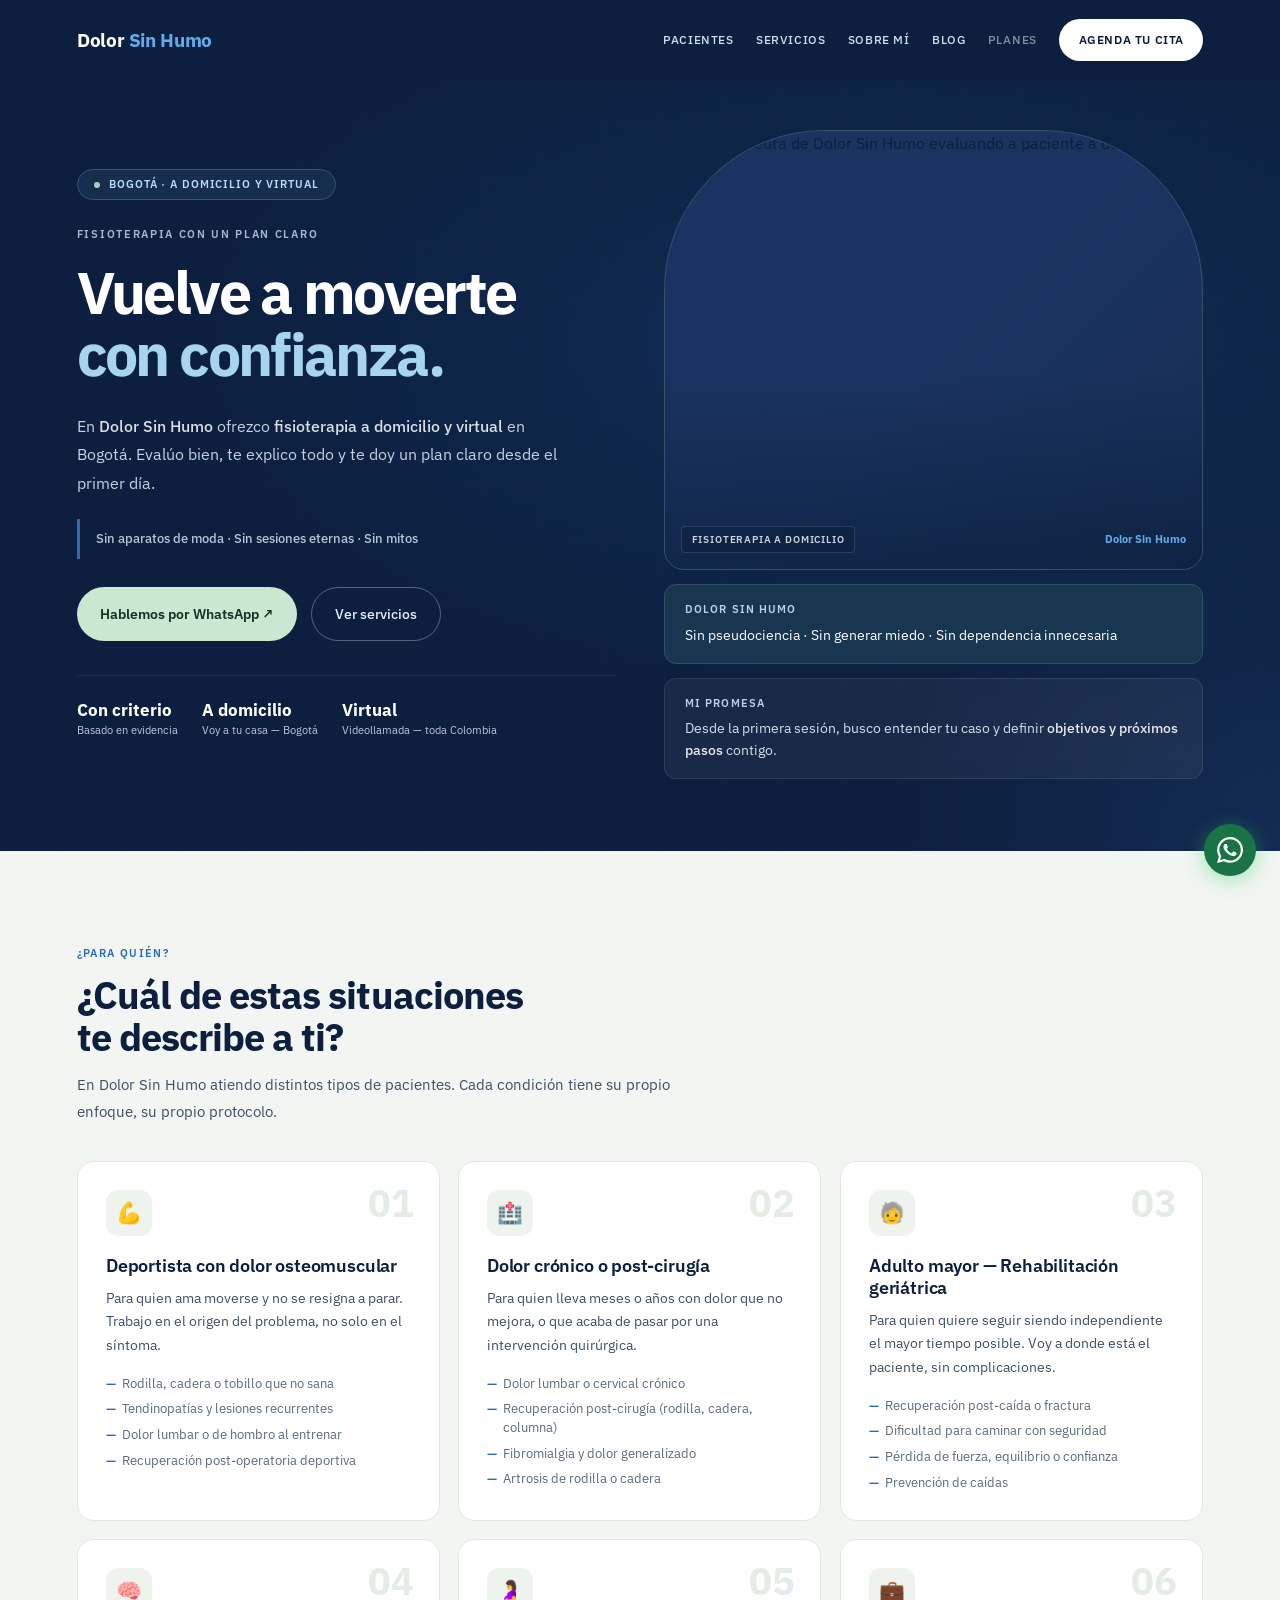
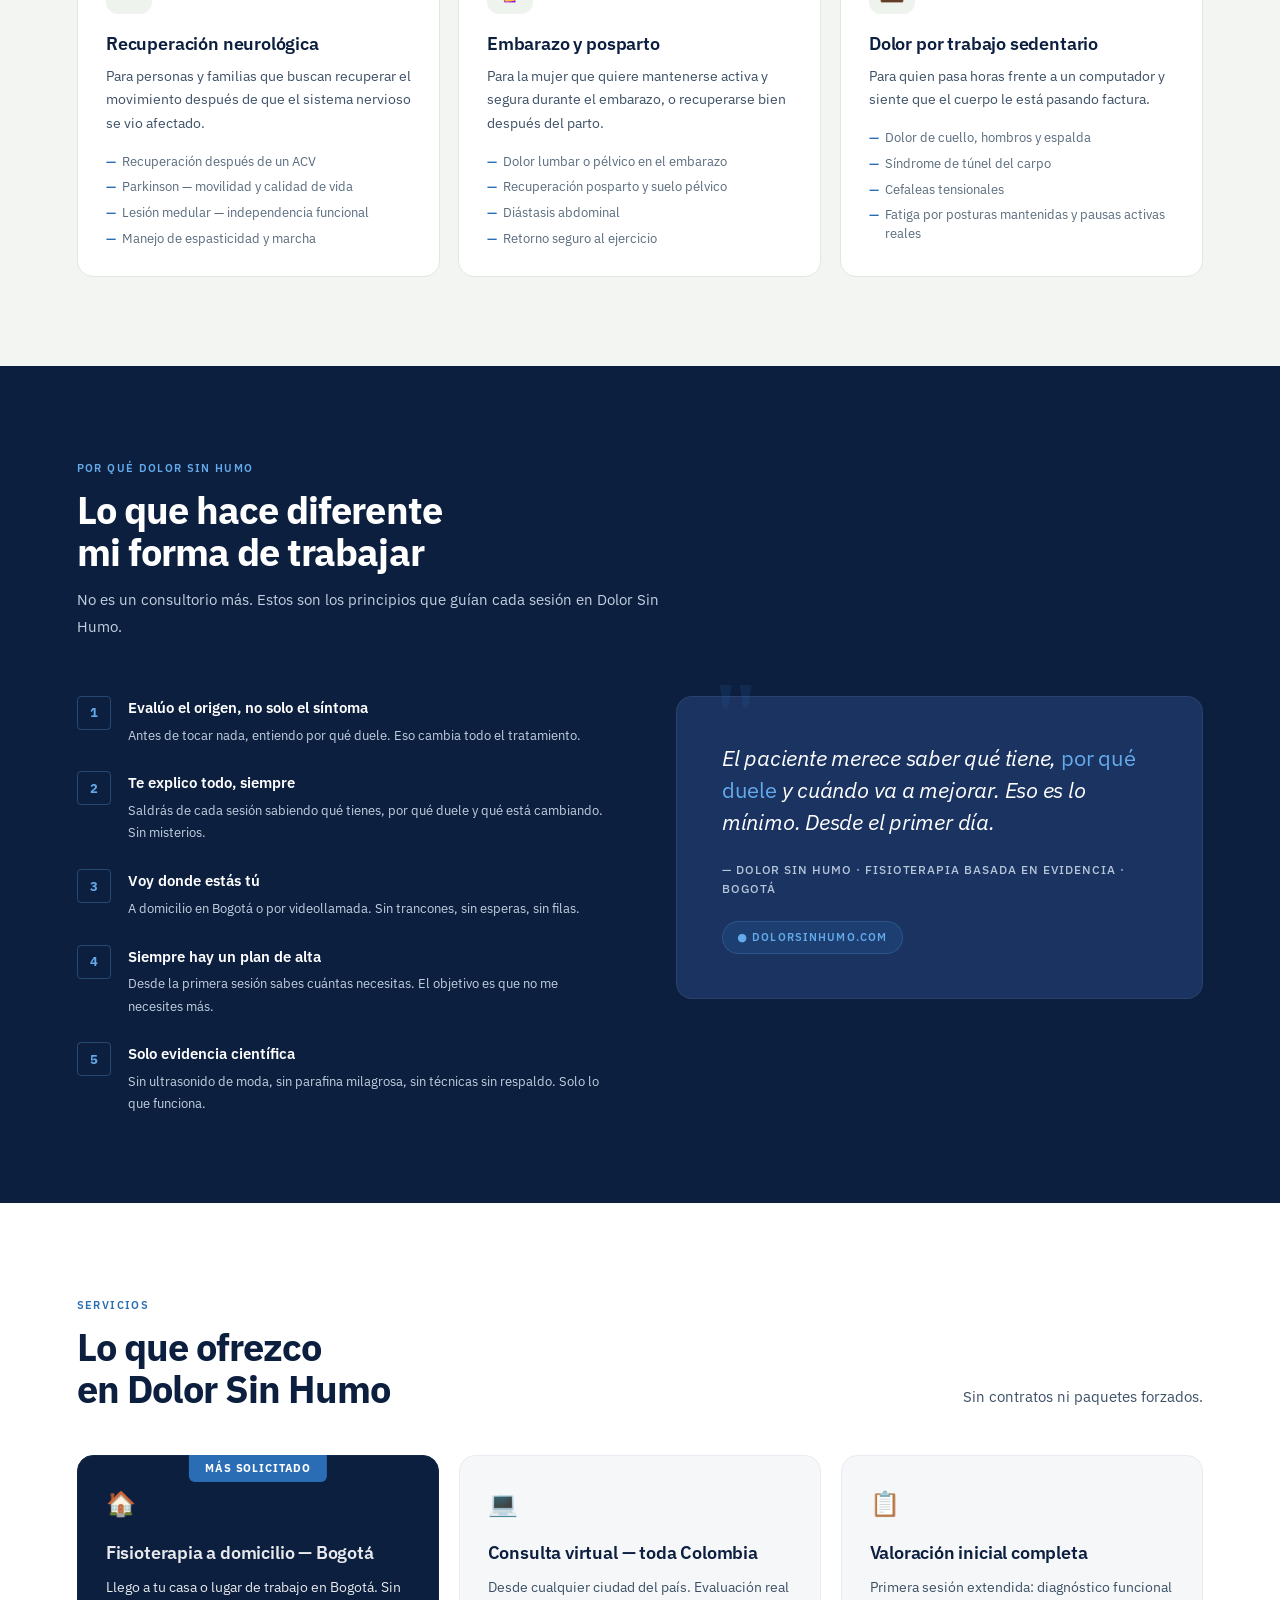
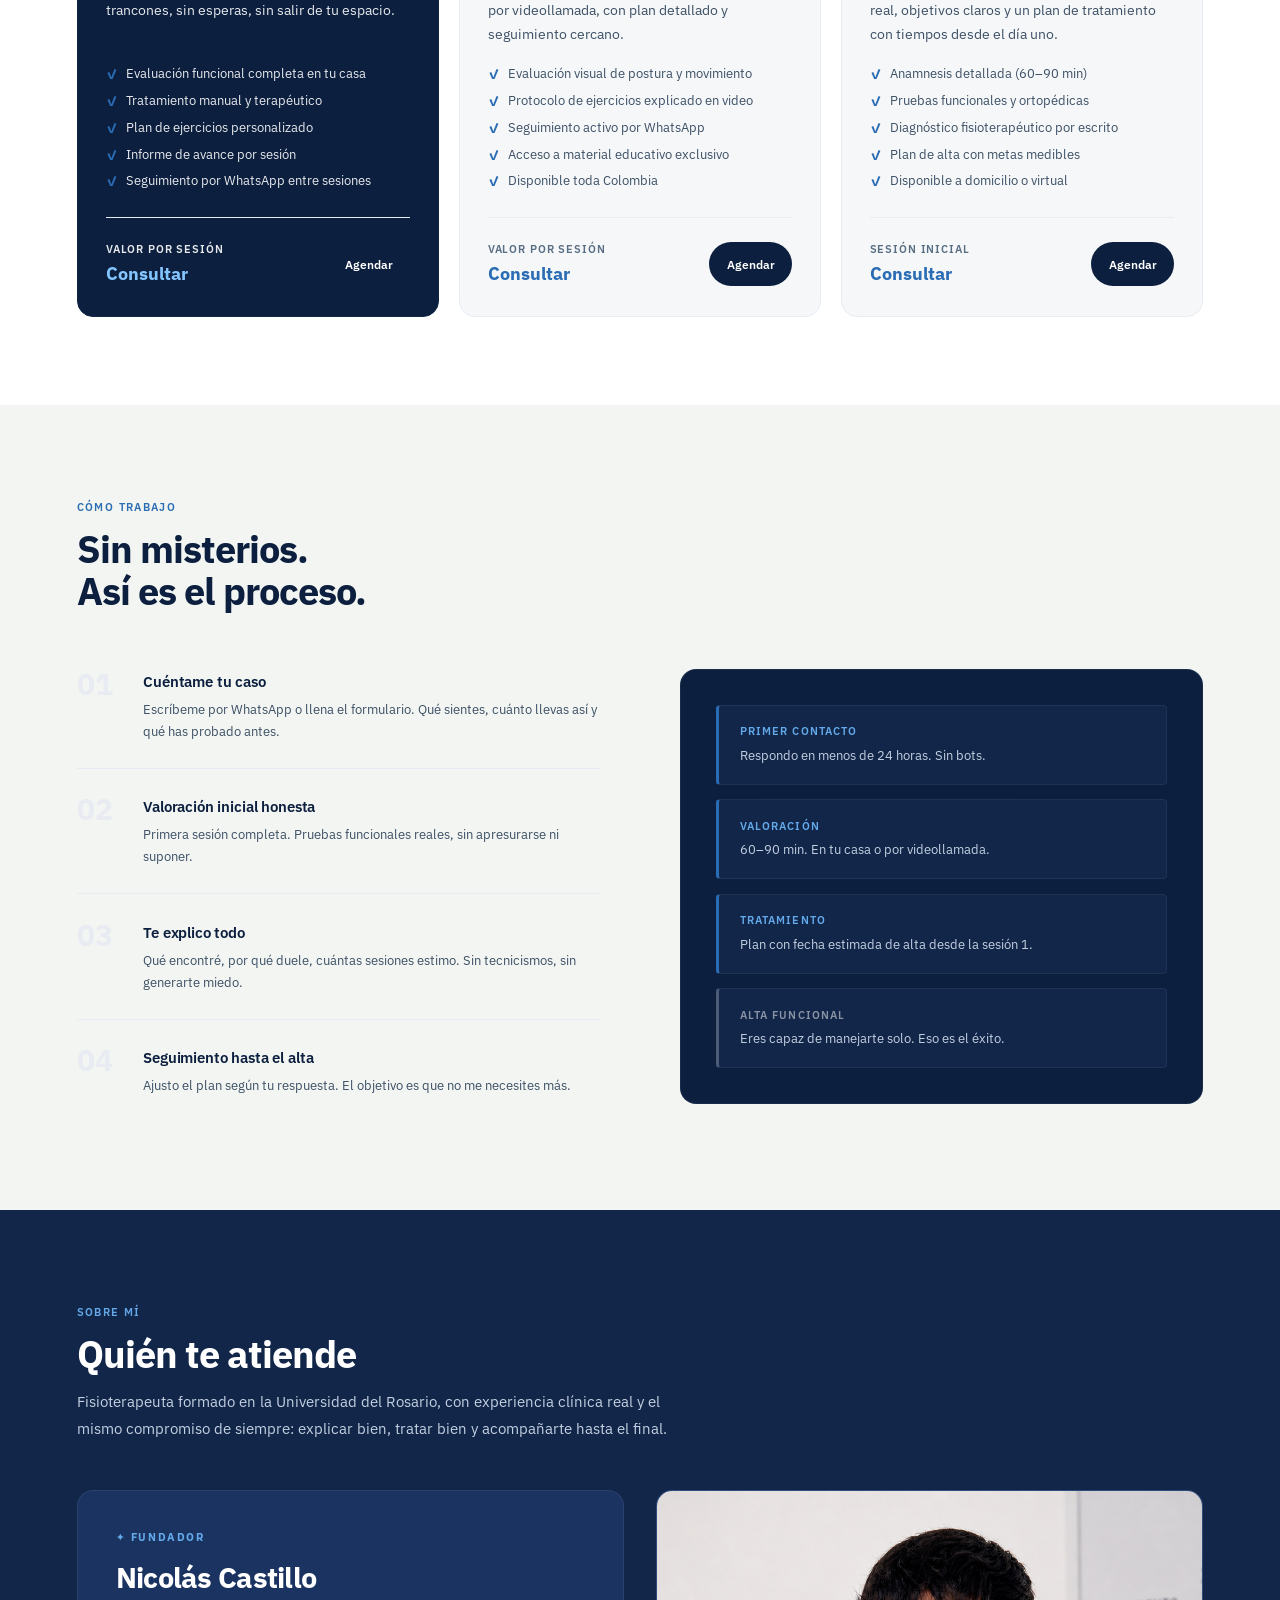
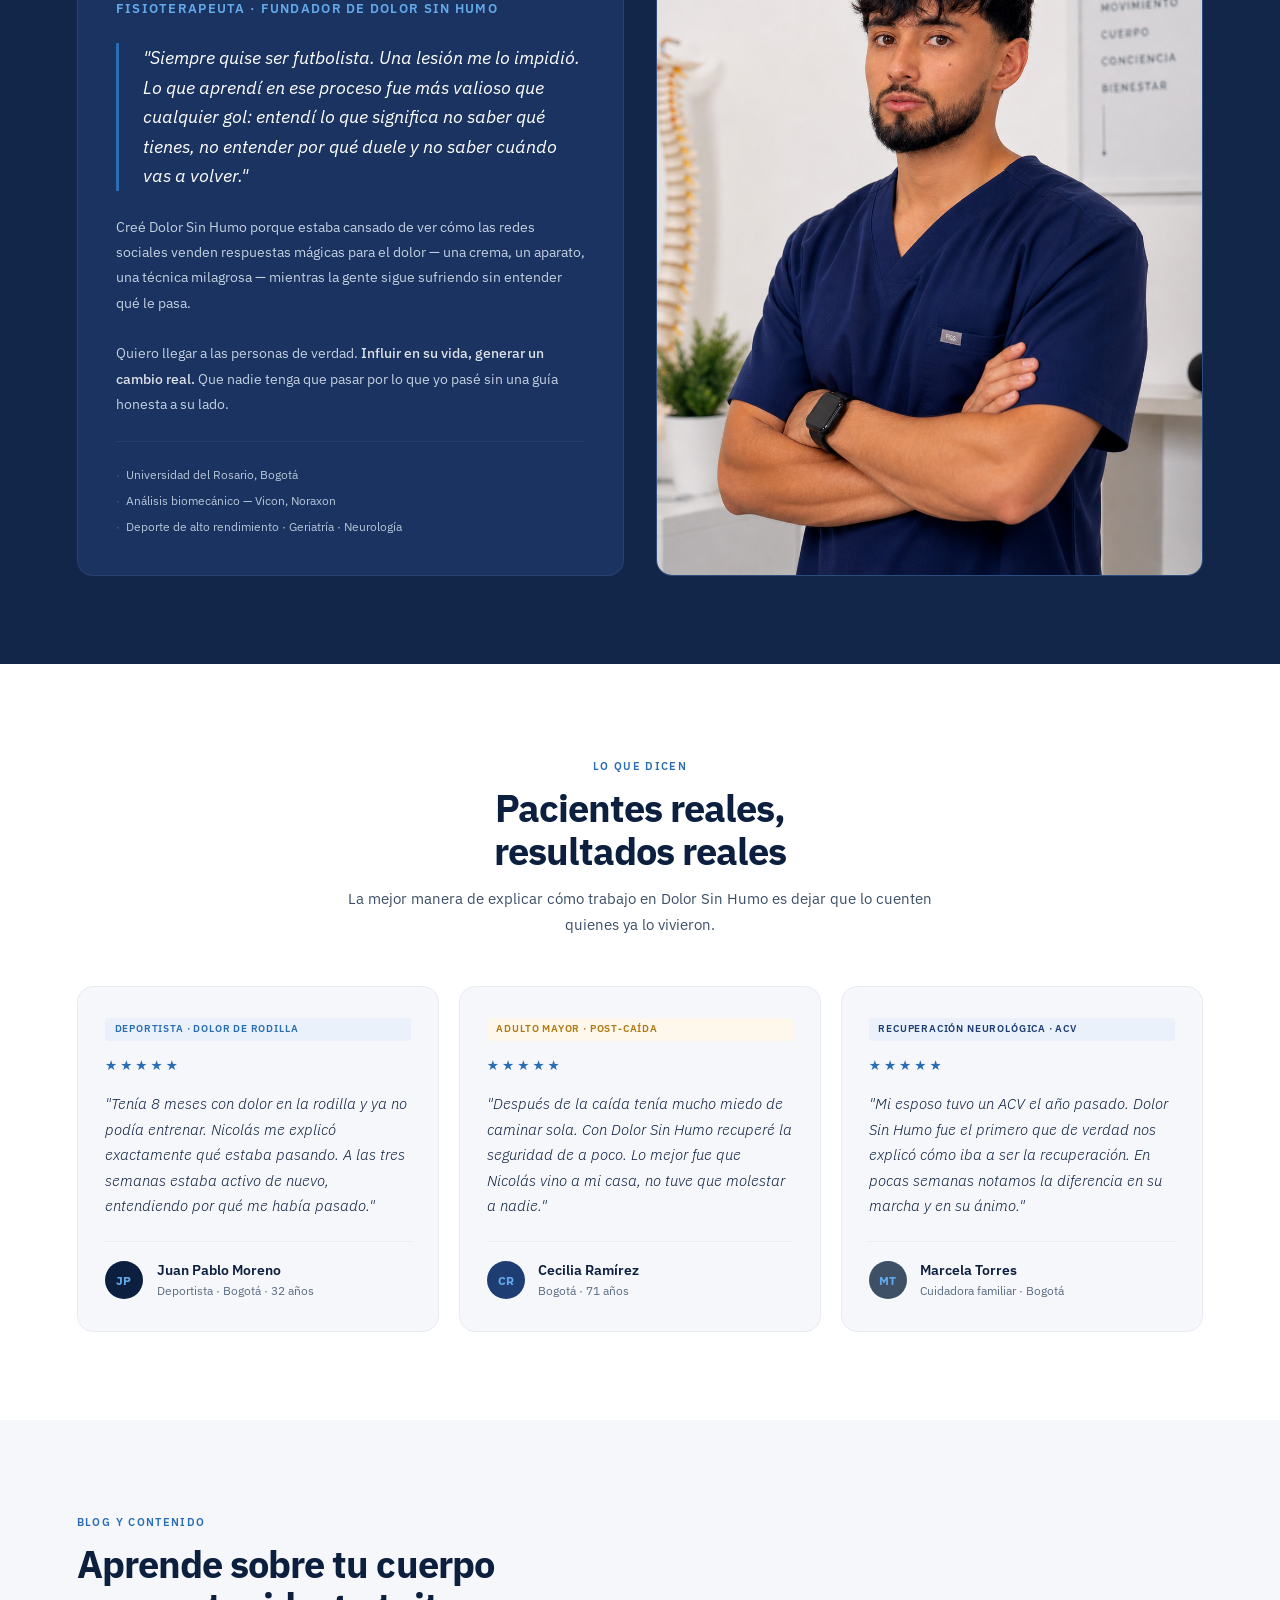
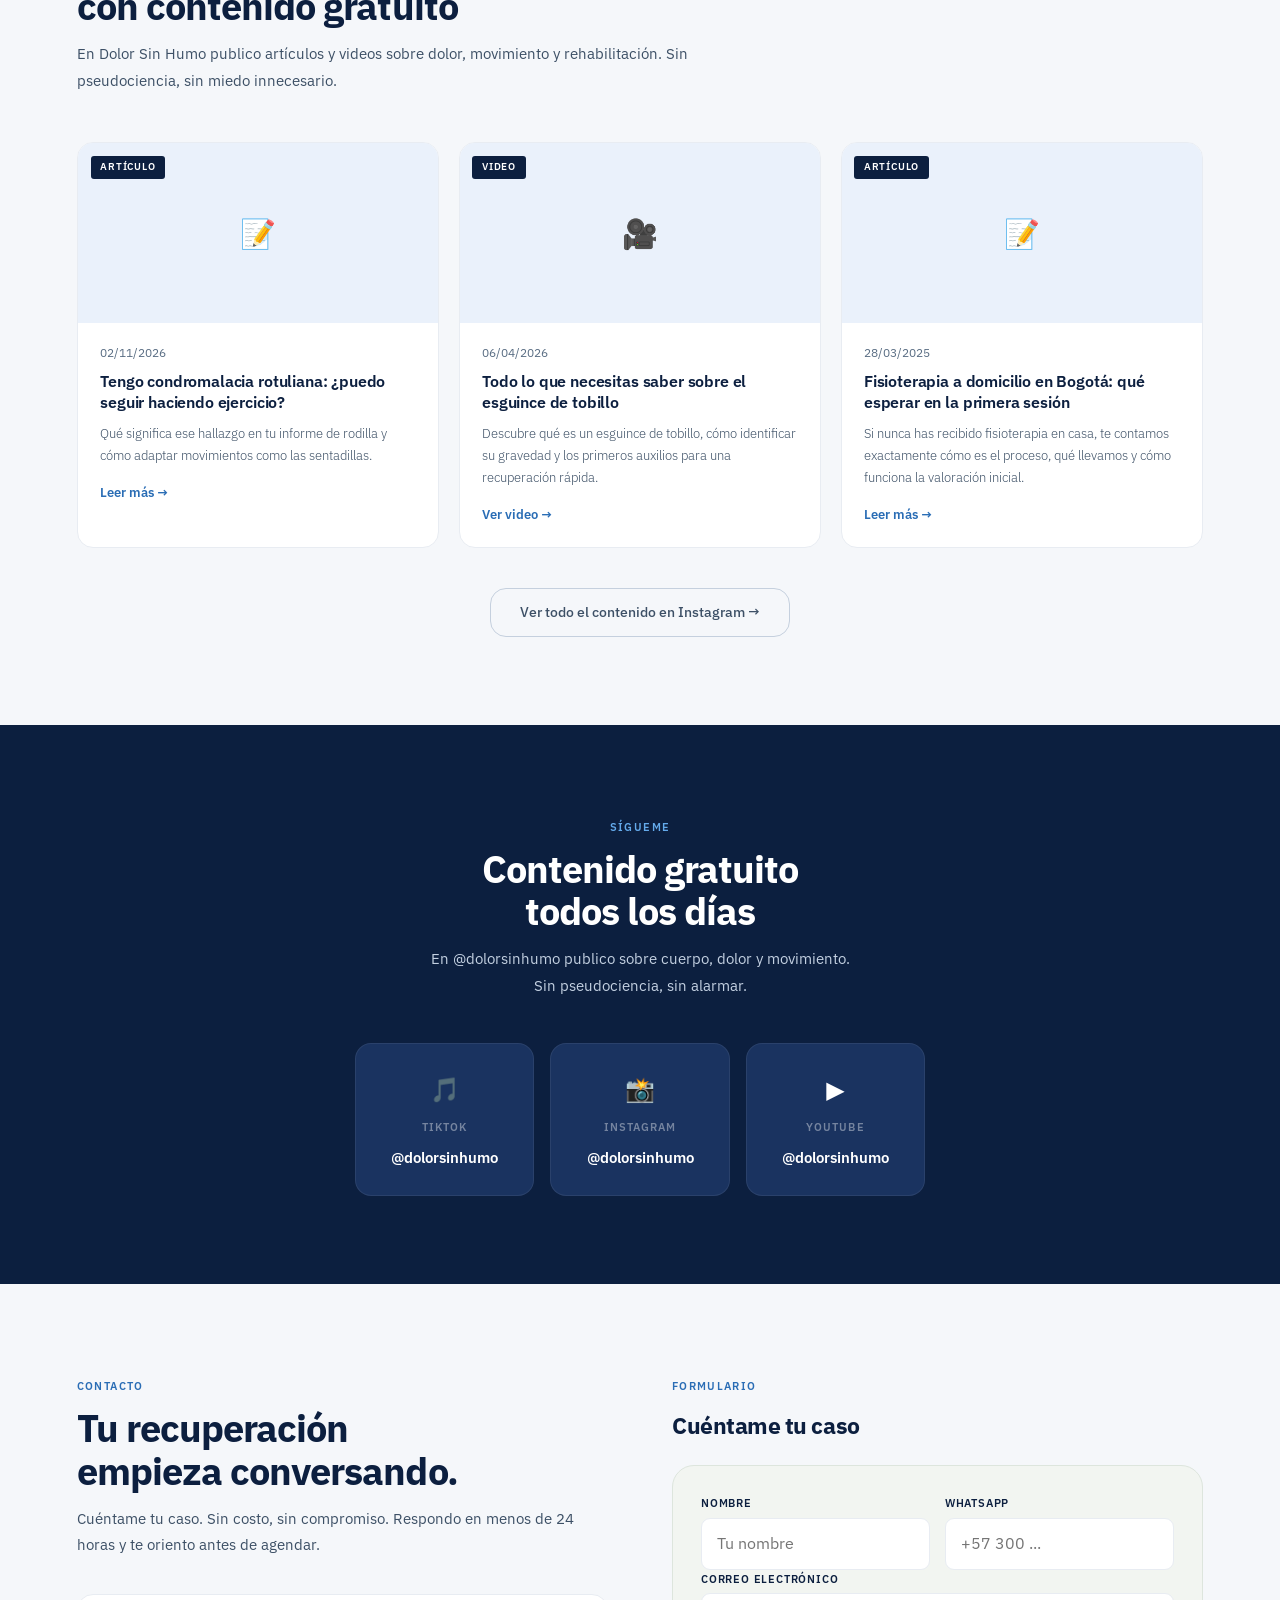
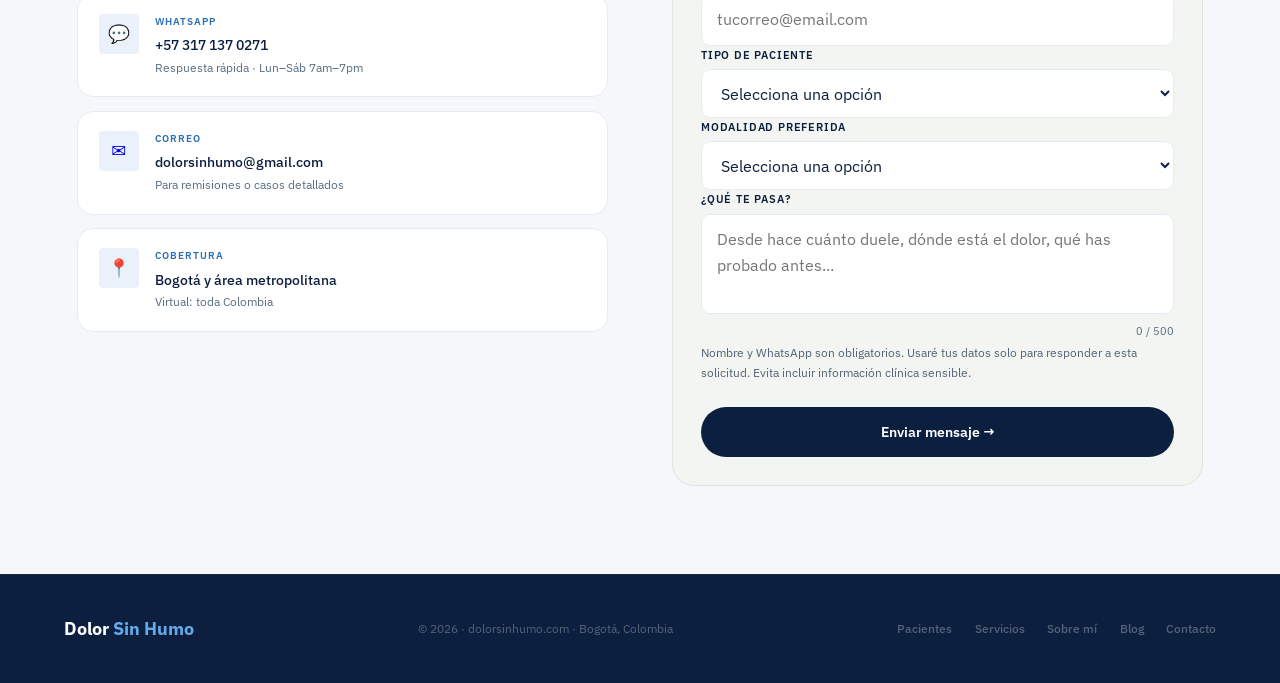
==== commit abe0c08b: "Actualiza index.html a práctica individual (Nicolás Castillo) y mejora textos" ====
--- a/index.html
+++ b/index.html
@@ -198,8 +198,8 @@
     .ppt{font-size:.83rem;color:rgba(255,255,255,.45);font-weight:300}
     .pp.hi{border-left-color:rgba(255,255,255,.25)}.pp.hi .ppl{color:rgba(255,255,255,.5)}
 
-    /* EQUIPO */
-    #equipo{background:var(--navy2)}
+    /* SOBRE MÍ */
+    #sobre-mi{background:var(--navy2)}
     /* Fundador — fila completa arriba */
     .founder-row{display:grid;grid-template-columns:1fr 1fr;gap:2rem;margin-top:3rem;align-items:stretch}
     .founder-story{background:var(--navy3);border:1px solid rgba(255,255,255,.07);border-radius:var(--r);padding:2.8rem 3rem;display:flex;flex-direction:column;justify-content:center}
@@ -336,7 +336,7 @@
       .procgrid{grid-template-columns:1fr}
       .procpanel{display:none}
       .equipogrid{grid-template-columns:1fr}
-      #equipo{padding:4rem 5%}
+      #sobre-mi{padding:4rem 5%}
       .founder-row{grid-template-columns:1fr}
       .founder-foto{min-height:280px}
       .testgrid{grid-template-columns:1fr}
@@ -429,7 +429,7 @@
   <div class="navl" id="main-menu">
     <a href="#para-quien">Pacientes</a>
     <a href="#servicios">Servicios</a>
-    <a href="#equipo">Equipo</a>
+    <a href="#sobre-mi">Sobre mí</a>
     <a href="#blog">Blog</a>
     <a href="planes.html" target="_blank" style="font-size:.74rem;font-weight:500;letter-spacing:.06em;text-transform:uppercase;color:rgba(255,255,255,.5);transition:color .2s">Planes</a><a href="#contacto" class="navcta">Agenda tu cita</a>
   </div>
@@ -449,7 +449,7 @@
       Vuelve a moverte<br/>
       <em>con confianza.</em>
     </h1>
-    <p class="hsub">En <strong>Dolor Sin Humo</strong> ofrecemos <strong>fisioterapia a domicilio y virtual</strong> en Bogotá. Evaluamos bien, explicamos todo y te damos un plan claro desde el primer día.</p>
+    <p class="hsub">En <strong>Dolor Sin Humo</strong> ofrezco <strong>fisioterapia a domicilio y virtual</strong> en Bogotá. Evalúo bien, te explico todo y te doy un plan claro desde el primer día.</p>
     <div class="htagline">Sin aparatos de moda · Sin sesiones eternas · Sin mitos</div>
     <div class="hbtns">
       <a href="https://wa.me/573171370271?text=Hola%2C%20quiero%20agendar%20una%20valoraci%C3%B3n" target="_blank" rel="noopener" class="btnprimary">Hablemos por WhatsApp ↗</a>
@@ -462,7 +462,7 @@
       </div>
       <div>
         <div class="hmnum">A domicilio</div>
-        <div class="hml">Vamos a tu casa — Bogotá</div>
+        <div class="hml">Voy a tu casa — Bogotá</div>
       </div>
       <div>
         <div class="hmnum">Virtual</div>
@@ -472,7 +472,7 @@
   </div>
   <div class="hright">
     <div class="hero-img-box">
-      <img src="hero.png" alt="Fisioterapeuta de Dolor Sin Humo evaluando a paciente en consultorio de Bogotá" loading="eager" fetchpriority="high" style="width:100%;height:100%;object-fit:cover;object-position:center top;position:absolute;inset:0"/>
+      <img src="hero.png" alt="Fisioterapeuta de Dolor Sin Humo evaluando a paciente a domicilio en Bogotá" loading="eager" fetchpriority="high" style="width:100%;height:100%;object-fit:cover;object-position:center top;position:absolute;inset:0"/>
       <div style="position:absolute;inset:0;background:linear-gradient(180deg,transparent 55%,rgba(12,31,63,.65) 100%);z-index:1"></div>
       <div style="position:absolute;bottom:1rem;left:1rem;right:1rem;display:flex;justify-content:space-between;align-items:center;z-index:2">
         <span style="font-size:.65rem;font-weight:600;letter-spacing:.08em;text-transform:uppercase;color:rgba(255,255,255,.8);background:rgba(12,31,63,.55);backdrop-filter:blur(6px);padding:.25rem .6rem;border-radius:4px;border:1px solid rgba(255,255,255,.12)">Fisioterapia a domicilio</span>
@@ -484,8 +484,8 @@
       <div class="hcardt">Sin pseudociencia · Sin generar miedo · Sin dependencia innecesaria</div>
     </div>
     <div class="hcard">
-      <div class="hcardl">Nuestra promesa</div>
-      <div class="hcardt">Desde la primera sesión, buscamos entender tu caso y definir <strong>objetivos y próximos pasos</strong> contigo.</div>
+      <div class="hcardl">Mi promesa</div>
+      <div class="hcardt">Desde la primera sesión, busco entender tu caso y definir <strong>objetivos y próximos pasos</strong> contigo.</div>
     </div>
   </div>
 </section>
@@ -494,13 +494,13 @@
 <section id="para-quien">
   <div class="tag">¿Para quién?</div>
   <h2 class="sh">¿Cuál de estas situaciones<br/>te describe a ti?</h2>
-  <p class="sdesc">En Dolor Sin Humo atendemos distintos tipos de pacientes. Cada condición tiene su propio enfoque, su propio protocolo.</p>
+  <p class="sdesc">En Dolor Sin Humo atiendo distintos tipos de pacientes. Cada condición tiene su propio enfoque, su propio protocolo.</p>
   <div class="pqgrid">
     <div class="pqcard">
       <div class="pqnum">01</div>
       <div class="pqico">💪</div>
       <h3>Deportista con dolor osteomuscular</h3>
-      <p>Para quien ama moverse y no se resigna a parar. Resolvemos el origen del problema, no solo el síntoma.</p>
+      <p>Para quien ama moverse y no se resigna a parar. Trabajo en el origen del problema, no solo en el síntoma.</p>
       <ul class="pqlist">
         <li>Rodilla, cadera o tobillo que no sana</li>
         <li>Tendinopatías y lesiones recurrentes</li>
@@ -524,7 +524,7 @@
       <div class="pqnum">03</div>
       <div class="pqico">🧓</div>
       <h3>Adulto mayor — Rehabilitación geriátrica</h3>
-      <p>Para quien quiere seguir siendo independiente el mayor tiempo posible. Vamos a donde está el paciente, sin complicaciones.</p>
+      <p>Para quien quiere seguir siendo independiente el mayor tiempo posible. Voy a donde está el paciente, sin complicaciones.</p>
       <ul class="pqlist">
         <li>Recuperación post-caída o fractura</li>
         <li>Dificultad para caminar con seguridad</li>
@@ -565,7 +565,7 @@
         <li>Dolor de cuello, hombros y espalda</li>
         <li>Síndrome de túnel del carpo</li>
         <li>Cefaleas tensionales</li>
-        <li>Posturas incorrectas y ergonomía</li>
+        <li>Fatiga por posturas mantenidas y pausas activas reales</li>
       </ul>
     </div>
   </div>
@@ -574,25 +574,25 @@
 <!-- PROBLEMA -->
 <section id="problema">
   <div class="tag tagw">Por qué Dolor Sin Humo</div>
-  <h2 class="sh shw">Lo que hace diferente<br/>nuestra forma de trabajar</h2>
-  <p class="sdesc sdescw">No somos un consultorio más. Estos son los principios que guían cada sesión en Dolor Sin Humo.</p>
+  <h2 class="sh shw">Lo que hace diferente<br/>mi forma de trabajar</h2>
+  <p class="sdesc sdescw">No es un consultorio más. Estos son los principios que guían cada sesión en Dolor Sin Humo.</p>
   <div class="prgrid">
     <div class="prlist">
       <div class="pritem">
         <div class="prn">1</div>
-        <div class="prt"><h4>Evaluamos el origen, no solo el síntoma</h4><p>Antes de tocar nada, entendemos por qué duele. Eso cambia todo el tratamiento.</p></div>
+        <div class="prt"><h4>Evalúo el origen, no solo el síntoma</h4><p>Antes de tocar nada, entiendo por qué duele. Eso cambia todo el tratamiento.</p></div>
       </div>
       <div class="pritem">
         <div class="prn">2</div>
-        <div class="prt"><h4>Te explicamos todo, siempre</h4><p>Saldrás de cada sesión sabiendo qué tienes, por qué duele y qué está cambiando. Sin misterios.</p></div>
+        <div class="prt"><h4>Te explico todo, siempre</h4><p>Saldrás de cada sesión sabiendo qué tienes, por qué duele y qué está cambiando. Sin misterios.</p></div>
       </div>
       <div class="pritem">
         <div class="prn">3</div>
-        <div class="prt"><h4>Vamos donde estás tú</h4><p>A domicilio en Bogotá o por videollamada. Sin trancones, sin esperas, sin filas.</p></div>
+        <div class="prt"><h4>Voy donde estás tú</h4><p>A domicilio en Bogotá o por videollamada. Sin trancones, sin esperas, sin filas.</p></div>
       </div>
       <div class="pritem">
         <div class="prn">4</div>
-        <div class="prt"><h4>Siempre hay un plan de alta</h4><p>Desde la primera sesión sabes cuántas necesitas. El objetivo es que no nos necesites más.</p></div>
+        <div class="prt"><h4>Siempre hay un plan de alta</h4><p>Desde la primera sesión sabes cuántas necesitas. El objetivo es que no me necesites más.</p></div>
       </div>
       <div class="pritem">
         <div class="prn">5</div>
@@ -613,7 +613,7 @@
   <div class="servtop">
     <div>
       <div class="tag">Servicios</div>
-      <h2 class="sh">Lo que ofrecemos<br/>en Dolor Sin Humo</h2>
+      <h2 class="sh">Lo que ofrezco<br/>en Dolor Sin Humo</h2>
     </div>
     <p class="sdesc" style="max-width:260px;text-align:right;">Sin contratos ni paquetes forzados.</p>
   </div>
@@ -621,7 +621,7 @@
     <div class="servcard featured"><div class="serv-badge">Más solicitado</div>
       <div class="servico">🏠</div>
       <h3>Fisioterapia a domicilio — Bogotá</h3>
-      <p>Llegamos a tu casa o lugar de trabajo en Bogotá. Sin trancones, sin esperas, sin salir de tu espacio.</p>
+      <p>Llego a tu casa o lugar de trabajo en Bogotá. Sin trancones, sin esperas, sin salir de tu espacio.</p>
       <ul class="sinc">
         <li>Evaluación funcional completa en tu casa</li>
         <li>Tratamiento manual y terapéutico</li>
@@ -635,7 +635,6 @@
       </div>
     </div>
     <div class="servcard">
-      <div class="servbadge">Más solicitado</div>
       <div class="servico">💻</div>
       <h3>Consulta virtual — toda Colombia</h3>
       <p>Desde cualquier ciudad del país. Evaluación real por videollamada, con plan detallado y seguimiento cercano.</p>
@@ -672,13 +671,13 @@
 
 <!-- PROCESO -->
 <section id="proceso">
-  <div class="tag">Cómo trabajamos</div>
+  <div class="tag">Cómo trabajo</div>
   <h2 class="sh">Sin misterios.<br/>Así es el proceso.</h2>
   <div class="procgrid">
     <div class="steps">
       <div class="step">
         <div class="stepn">01</div>
-        <div class="stepi"><h4>Cuéntanos tu caso</h4><p>Escríbenos por WhatsApp o llena el formulario. Qué sientes, cuánto llevas así y qué has probado antes.</p></div>
+        <div class="stepi"><h4>Cuéntame tu caso</h4><p>Escríbeme por WhatsApp o llena el formulario. Qué sientes, cuánto llevas así y qué has probado antes.</p></div>
       </div>
       <div class="step">
         <div class="stepn">02</div>
@@ -686,15 +685,15 @@
       </div>
       <div class="step">
         <div class="stepn">03</div>
-        <div class="stepi"><h4>Te explicamos todo</h4><p>Qué encontramos, por qué duele, cuántas sesiones estimamos. Sin tecnicismos, sin generarte miedo.</p></div>
+        <div class="stepi"><h4>Te explico todo</h4><p>Qué encontré, por qué duele, cuántas sesiones estimo. Sin tecnicismos, sin generarte miedo.</p></div>
       </div>
       <div class="step">
         <div class="stepn">04</div>
-        <div class="stepi"><h4>Seguimiento hasta el alta</h4><p>Ajustamos el plan según tu respuesta. El objetivo es que no nos necesites más.</p></div>
+        <div class="stepi"><h4>Seguimiento hasta el alta</h4><p>Ajusto el plan según tu respuesta. El objetivo es que no me necesites más.</p></div>
       </div>
     </div>
     <div class="procpanel">
-      <div class="pp"><div class="ppl">Primer contacto</div><div class="ppt">Respondemos en menos de 24 horas. Sin bots.</div></div>
+      <div class="pp"><div class="ppl">Primer contacto</div><div class="ppt">Respondo en menos de 24 horas. Sin bots.</div></div>
       <div class="pp"><div class="ppl">Valoración</div><div class="ppt">60–90 min. En tu casa o por videollamada.</div></div>
       <div class="pp"><div class="ppl">Tratamiento</div><div class="ppt">Plan con fecha estimada de alta desde la sesión 1.</div></div>
       <div class="pp hi"><div class="ppl">Alta funcional</div><div class="ppt">Eres capaz de manejarte solo. Eso es el éxito.</div></div>
@@ -702,11 +701,11 @@
   </div>
 </section>
 
-<!-- EQUIPO -->
-<section id="equipo">
-  <div class="tag tagw">El equipo</div>
-  <h2 class="sh shw">Las personas detrás<br/>de Dolor Sin Humo</h2>
-  <p class="sdesc sdescw">Fisioterapeutas formados en la Universidad del Rosario, con experiencia clínica real y el mismo compromiso de siempre: explicar bien, tratar bien, acompañar hasta el final.</p>
+<!-- SOBRE MÍ -->
+<section id="sobre-mi">
+  <div class="tag tagw">Sobre mí</div>
+  <h2 class="sh shw">Quién te atiende</h2>
+  <p class="sdesc sdescw">Fisioterapeuta formado en la Universidad del Rosario, con experiencia clínica real y el mismo compromiso de siempre: explicar bien, tratar bien y acompañarte hasta el final.</p>
 
   <!-- FUNDADOR — FILA PRINCIPAL -->
   <div class="founder-row">
@@ -723,67 +722,10 @@
         <div class="founder-cred">Deporte de alto rendimiento · Geriatría · Neurología</div>
       </div>
     </div>
-    <!-- FOTO NICOLÁS: sube "nicolas-castillo.jpg" al repo, borra el bloque founder-foto-ph y descomenta el img -->
     <div class="founder-foto">
       <img src="nicolas-castillo.jpg" alt="Nicolás Castillo — Fisioterapeuta Fundador de Dolor Sin Humo" loading="lazy" style="width:100%;height:100%;object-fit:cover;object-position:top"/>
     </div>
   </div>
-
-  <!-- EQUIPO SECUNDARIO -->
-  <div class="equipogrid">
-
-    <div class="ecard">
-      <img src="nicolas-rojas.jpg" alt="Nicolás Rojas — Fisioterapeuta Dolor Sin Humo" loading="lazy" style="position:absolute;inset:0;width:100%;height:100%;object-fit:cover;object-position:top;z-index:2"/>
-      <div class="efoto">
-        <img src="nicolas-rojas.jpg" alt="Nicolás Rojas" loading="lazy" onerror="this.style.display='none'"/>
-        <div class="efoto-ph"><div class="einit">NR</div></div>
-      </div>
-      <div class="einfo">
-        <div class="ename">Nicolás Rojas</div>
-        <div class="erole">Fisioterapeuta</div>
-        <div class="ebio">Experiencia en deporte de alto rendimiento. Ha trabajado en contextos clínicos y deportivos en Colombia y en Pamplona, España. Comprometido con la educación al paciente y los procesos de alta funcional.</div>
-        <div class="ecreds">
-          <div class="ecred">Universidad del Rosario, Bogotá</div>
-          <div class="ecred">Experiencia clínica — Pamplona, España</div>
-        </div>
-      </div>
-    </div>
-
-    <div class="ecard">
-      
-      <div class="efoto">
-        <img src="santiago-hernandez.jpg" alt="Santiago Hernández" loading="lazy" onerror="this.style.display='none'"/>
-        <div class="efoto-ph"><div class="einit">SH</div></div>
-      </div>
-      <div class="einfo">
-        <div class="ename">Santiago Hernández</div>
-        <div class="erole">Fisioterapeuta</div>
-        <div class="ebio">Experiencia clínica en procesos de recuperación funcional a largo plazo. Trabaja con pacientes que atraviesan condiciones complejas y que requieren acompañamiento cercano.</div>
-        <div class="ecreds">
-          <div class="ecred">Universidad del Rosario, Bogotá D.C.</div>
-          <div class="ecred">Énfasis en Actividad Física y Deporte</div>
-          <div class="ecred">Experiencia con adulto mayor</div>
-          <div class="ecred">Investigación clínica — Universidad del Rosario</div>
-        </div>
-      </div>
-    </div>
-
-  </div>
-
-  <!-- LO QUE ATENDEMOS -->
-  <div class="equipo-atiende">
-      <div class="ea-title">Lo que atendemos</div>
-      <div class="ea-grid">
-        <div class="ea-card"><div class="ea-card-ico">🏃</div><div class="ea-card-title">Rehabilitación deportiva</div><ul class="ea-card-list"><li>Dolor deportivo y musculoesquelético</li><li>Rehabilitación post-cirugía</li><li>Análisis de movimiento</li><li>Post-operatorio deportivo</li></ul></div>
-        <div class="ea-card"><div class="ea-card-ico">🧠</div><div class="ea-card-title">Rehabilitación neurológica</div><ul class="ea-card-list"><li>Recuperación tras ACV</li><li>Parkinson</li><li>Recuperación funcional</li></ul></div>
-        <div class="ea-card"><div class="ea-card-ico">🧓</div><div class="ea-card-title">Rehabilitación geriátrica</div><ul class="ea-card-list"><li>Caídas y movilidad</li><li>Recuperación geriátrica</li><li>Fuerza y equilibrio</li></ul></div>
-        <div class="ea-card"><div class="ea-card-ico">🦴</div><div class="ea-card-title">Dolor lumbar y cervical</div><ul class="ea-card-list"><li>Dolor lumbar crónico</li><li>Tensiones musculares</li><li>Cervicalgias</li></ul></div>
-        <div class="ea-card"><div class="ea-card-ico">💼</div><div class="ea-card-title">Dolor por trabajo sedentario</div><ul class="ea-card-list"><li>Dolor de cuello y hombros</li><li>Postura y ergonomía</li><li>Tensión por largas horas</li></ul></div>
-        <div class="ea-card"><div class="ea-card-ico">🤰</div><div class="ea-card-title">Embarazo y posparto</div><ul class="ea-card-list"><li>Dolor lumbar y pélvico</li><li>Preparación al parto</li><li>Recuperación posparto</li></ul></div>
-        <div class="ea-card"><div class="ea-card-ico">🏠</div><div class="ea-card-title">Atención domiciliaria</div><ul class="ea-card-list"><li>Bogotá y área metropolitana</li><li>Sin desplazamientos</li><li>Comodidad total</li></ul></div>
-        <div class="ea-card"><div class="ea-card-ico">💻</div><div class="ea-card-title">Consulta virtual</div><ul class="ea-card-list"><li>Toda Colombia</li><li>Videollamada</li><li>Seguimiento cercano</li></ul></div>
-      </div>
-    </div>
 </section>
 
 <!-- TESTIMONIOS -->
@@ -791,13 +733,13 @@
   <div class="testh">
     <div class="tag">Lo que dicen</div>
     <h2 class="sh">Pacientes reales,<br/>resultados reales</h2>
-    <p class="sdesc">La mejor manera de explicar cómo trabajamos en Dolor Sin Humo es dejar que lo cuenten quienes ya lo vivieron.</p>
+    <p class="sdesc">La mejor manera de explicar cómo trabajo en Dolor Sin Humo es dejar que lo cuenten quienes ya lo vivieron.</p>
   </div>
   <div class="testgrid">
     <div class="tcard">
       <div class="ttag tt1">Deportista · Dolor de rodilla</div>
       <div class="tstars">★★★★★</div>
-      <p class="ttext">"Tenía 8 meses con dolor en la rodilla y ya no podía entrenar. En Dolor Sin Humo me explicaron exactamente qué estaba pasando. A las tres semanas estaba activo de nuevo, entendiendo por qué me había pasado."</p>
+      <p class="ttext">"Tenía 8 meses con dolor en la rodilla y ya no podía entrenar. Nicolás me explicó exactamente qué estaba pasando. A las tres semanas estaba activo de nuevo, entendiendo por qué me había pasado."</p>
       <div class="tauthor">
         <div class="tav">JP</div>
         <div><div class="tname">Juan Pablo Moreno</div><div class="tdesc">Deportista · Bogotá · 32 años</div></div>
@@ -806,7 +748,7 @@
     <div class="tcard">
       <div class="ttag tt2">Adulto mayor · Post-caída</div>
       <div class="tstars">★★★★★</div>
-      <p class="ttext">"Después de la caída tenía mucho miedo de caminar sola. Con el equipo de Dolor Sin Humo recuperé la seguridad de a poco. Lo mejor fue que vinieron a mi casa, no tuve que molestar a nadie."</p>
+      <p class="ttext">"Después de la caída tenía mucho miedo de caminar sola. Con Dolor Sin Humo recuperé la seguridad de a poco. Lo mejor fue que Nicolás vino a mi casa, no tuve que molestar a nadie."</p>
       <div class="tauthor">
         <div class="tav" style="background:var(--navy4)">CR</div>
         <div><div class="tname">Cecilia Ramírez</div><div class="tdesc">Bogotá · 71 años</div></div>
@@ -828,7 +770,7 @@
 <section id="blog">
   <div class="tag">Blog y contenido</div>
   <h2 class="sh">Aprende sobre tu cuerpo<br/>con contenido gratuito</h2>
-  <p class="sdesc">En Dolor Sin Humo publicamos artículos y videos sobre dolor, movimiento y rehabilitación. Sin pseudociencia, sin miedo innecesario.</p>
+  <p class="sdesc">En Dolor Sin Humo publico artículos y videos sobre dolor, movimiento y rehabilitación. Sin pseudociencia, sin miedo innecesario.</p>
   <div class="bloggrid" id="blog-grid">
     <!-- Los posts se cargan dinámicamente desde posts.json -->
     <div class="blog-loading">Cargando artículos...</div>
@@ -841,9 +783,9 @@
 <!-- MODAL LECTURA POST -->
 <!-- REDES -->
 <section id="redes">
-  <div class="tag tagw">Síguenos</div>
+  <div class="tag tagw">Sígueme</div>
   <h2 class="sh shw">Contenido gratuito<br/>todos los días</h2>
-  <p class="sdesc sdescw" style="max-width:420px;margin:.8rem auto 0;text-align:center;">En @dolorsinhumo publicamos sobre cuerpo, dolor y movimiento. Sin pseudociencia, sin alarmar.</p>
+  <p class="sdesc sdescw" style="max-width:420px;margin:.8rem auto 0;text-align:center;">En @dolorsinhumo publico sobre cuerpo, dolor y movimiento. Sin pseudociencia, sin alarmar.</p>
   <div class="rrow">
     <a href="https://www.tiktok.com/@dolorsinhumo" class="red" target="_blank" rel="noopener">
       <div class="rico">🎵</div><div class="rn">TikTok</div><div class="rh">@dolorsinhumo</div>
@@ -862,7 +804,7 @@
   <div>
     <div class="tag">Contacto</div>
     <h2 class="sh" style="margin-bottom:.5rem">Tu recuperación<br/>empieza conversando.</h2>
-    <p class="cdesc">Cuéntanos tu caso. Sin costo, sin compromiso. Respondemos en menos de 24 horas y te orientamos antes de agendar.</p>
+    <p class="cdesc">Cuéntame tu caso. Sin costo, sin compromiso. Respondo en menos de 24 horas y te oriento antes de agendar.</p>
     <div class="copts">
       <a href="https://wa.me/573171370271?text=Hola%2C%20quiero%20saber%20m%C3%A1s%20sobre%20Dolor%20Sin%20Humo" class="copt" target="_blank" rel="noopener">
         <div class="cico">💬</div>
@@ -880,7 +822,7 @@
   </div>
   <div>
     <div class="tag">Formulario</div>
-    <h3 style="font-size:1.45rem;font-weight:700;letter-spacing:-.02em;margin-bottom:1.3rem;color:var(--text)">Cuéntanos tu caso</h3>
+    <h3 style="font-size:1.45rem;font-weight:700;letter-spacing:-.02em;margin-bottom:1.3rem;color:var(--text)">Cuéntame tu caso</h3>
     <div class="form">
       <form action="https://api.web3forms.com/submit" method="POST">
       <div class="frow">
@@ -910,7 +852,7 @@
           <option value="">Selecciona una opción</option>
           <option>A domicilio en Bogotá</option>
           <option>Virtual — videollamada</option>
-          <option>No sé, me orientan</option>
+          <option>No sé, necesito orientación</option>
         </select>
       </div>
       <div class="field">
@@ -920,7 +862,7 @@
       <input type="hidden" name="access_key" value="bbfb4fbf-cf23-463c-b6ff-94556779a747"/>
       <input type="hidden" name="subject" value="Nuevo paciente — Dolor Sin Humo"/>
       <input type="hidden" name="redirect" value="https://dolorsinhumo.com/?enviado=1"/>
-      <p class="form-note">Nombre y WhatsApp son obligatorios. Usaremos tus datos para responder a esta solicitud. Evita incluir información clínica sensible.</p>
+      <p class="form-note">Nombre y WhatsApp son obligatorios. Usaré tus datos solo para responder a esta solicitud. Evita incluir información clínica sensible.</p>
       <button type="submit" class="btnsub">Enviar mensaje →</button>
       </form>
     </div>
@@ -934,7 +876,7 @@
   <div class="flinks">
     <a href="#para-quien">Pacientes</a>
     <a href="#servicios">Servicios</a>
-    <a href="#equipo">Equipo</a>
+    <a href="#sobre-mi">Sobre mí</a>
     <a href="#blog">Blog</a>
     <a href="#contacto">Contacto</a>
   </div>
@@ -994,7 +936,7 @@
       if (!res.ok) throw new Error('no posts');
       const data = await res.json();
       const posts = (data.posts || []).slice().reverse(); // más recientes primero
-      if (!posts.length) { grid.innerHTML = '<p style="color:var(--text3);font-size:.9rem">Próximamente publicaremos artículos aquí.</p>'; return; }
+      if (!posts.length) { grid.innerHTML = '<p style="color:var(--text3);font-size:.9rem">Próximamente publicaré artículos aquí.</p>'; return; }
       grid.innerHTML = posts.slice(0, 3).map((p, i) => `
         <a class="blogcard" href="blog.html?slug=${encodeURIComponent(p.slug || slugify(p.titulo))}">
           <div class="blogthumb">
@@ -1010,7 +952,7 @@
         </a>
       `).join('');
     } catch(err) {
-      grid.innerHTML = '<p style="color:var(--text3);font-size:.9rem">Próximamente publicaremos artículos aquí.</p>';
+      grid.innerHTML = '<p style="color:var(--text3);font-size:.9rem">Próximamente publicaré artículos aquí.</p>';
     }
   }
 
@@ -1024,7 +966,7 @@
   // Cargar blog al iniciar
   loadBlog();
 </script>
-<div id="modal-enviado" style="display:none;position:fixed;inset:0;z-index:9999;background:rgba(12,31,63,.8);backdrop-filter:blur(6px);align-items:center;justify-content:center;padding:1rem"><div style="background:#fff;border-radius:16px;padding:2.5rem 2rem;max-width:420px;width:100%;text-align:center"><div style="width:60px;height:60px;background:#dcfce7;border-radius:50%;display:flex;align-items:center;justify-content:center;margin:0 auto 1.2rem;font-size:1.6rem">✓</div><h2 style="font-size:1.3rem;font-weight:700;color:#0C1F3F;margin-bottom:.6rem">¡Mensaje recibido!</h2><p style="font-size:.9rem;color:#3D5066;line-height:1.7;margin-bottom:1.8rem">Te contactamos en menos de 24 horas para orientarte antes de agendar.</p><a href="https://wa.me/573171370271" target="_blank" style="display:block;background:#25D366;color:#fff;font-weight:700;font-size:.9rem;padding:.85rem;border-radius:8px;margin-bottom:.7rem;text-decoration:none">💬 Escríbenos por WhatsApp</a><button onclick="document.getElementById('modal-enviado').style.display='none';history.replaceState(null,'','/')" style="background:none;border:none;color:#8899AE;font-size:.82rem;cursor:pointer;font-family:inherit;padding:.5rem">Cerrar</button></div></div><script>window.addEventListener('load',function(){if(location.search.indexOf('enviado=1')!==-1){var m=document.getElementById('modal-enviado');if(m){m.style.display='flex';m.addEventListener('click',function(e){if(e.target===m){m.style.display='none';history.replaceState(null,'','/');}});}}});</script>
+<div id="modal-enviado" style="display:none;position:fixed;inset:0;z-index:9999;background:rgba(12,31,63,.8);backdrop-filter:blur(6px);align-items:center;justify-content:center;padding:1rem"><div style="background:#fff;border-radius:16px;padding:2.5rem 2rem;max-width:420px;width:100%;text-align:center"><div style="width:60px;height:60px;background:#dcfce7;border-radius:50%;display:flex;align-items:center;justify-content:center;margin:0 auto 1.2rem;font-size:1.6rem">✓</div><h2 style="font-size:1.3rem;font-weight:700;color:#0C1F3F;margin-bottom:.6rem">¡Mensaje recibido!</h2><p style="font-size:.9rem;color:#3D5066;line-height:1.7;margin-bottom:1.8rem">Te contacto en menos de 24 horas para orientarte antes de agendar.</p><a href="https://wa.me/573171370271" target="_blank" style="display:block;background:#25D366;color:#fff;font-weight:700;font-size:.9rem;padding:.85rem;border-radius:8px;margin-bottom:.7rem;text-decoration:none">💬 Escríbeme por WhatsApp</a><button onclick="document.getElementById('modal-enviado').style.display='none';history.replaceState(null,'','/')" style="background:none;border:none;color:#8899AE;font-size:.82rem;cursor:pointer;font-family:inherit;padding:.5rem">Cerrar</button></div></div><script>window.addEventListener('load',function(){if(location.search.indexOf('enviado=1')!==-1){var m=document.getElementById('modal-enviado');if(m){m.style.display='flex';m.addEventListener('click',function(e){if(e.target===m){m.style.display='none';history.replaceState(null,'','/');}});}}});</script>
   <!-- Scroll to top -->
   <button id="scroll-top" aria-label="Volver arriba" onclick="window.scrollTo({top:0,behavior:'smooth'})">↑</button>
 
@@ -1035,8 +977,8 @@
   <div id="toast"></div>
 
   <!-- Contact shortcut -->
-  <a href="https://wa.me/573171370271?text=Hola%2C+vi+su+sitio+y+tengo+una+consulta" target="_blank" rel="noopener" class="wa-float" aria-label="WhatsApp">
-    <span class="wa-tooltip">¿Preguntas? Escríbenos</span>
+  <a href="https://wa.me/573171370271?text=Hola%2C+vi+tu+sitio+y+tengo+una+consulta" target="_blank" rel="noopener" class="wa-float" aria-label="WhatsApp">
+    <span class="wa-tooltip">¿Preguntas? Escríbeme</span>
     <svg viewBox="0 0 24 24" xmlns="http://www.w3.org/2000/svg"><path d="M17.472 14.382c-.297-.149-1.758-.867-2.03-.967-.273-.099-.471-.148-.67.15-.197.297-.767.966-.94 1.164-.173.199-.347.223-.644.075-.297-.15-1.255-.463-2.39-1.475-.883-.788-1.48-1.761-1.653-2.059-.173-.297-.018-.458.13-.606.134-.133.298-.347.446-.52.149-.174.198-.298.298-.497.099-.198.05-.371-.025-.52-.075-.149-.669-1.612-.916-2.207-.242-.579-.487-.5-.669-.51-.173-.008-.371-.01-.57-.01-.198 0-.52.074-.792.372-.272.297-1.04 1.016-1.04 2.479 0 1.462 1.065 2.875 1.213 3.074.149.198 2.096 3.2 5.077 4.487.709.306 1.262.489 1.694.625.712.227 1.36.195 1.871.118.571-.085 1.758-.719 2.006-1.413.248-.694.248-1.289.173-1.413-.074-.124-.272-.198-.57-.347m-5.421 7.403h-.004a9.87 9.87 0 01-5.031-1.378l-.361-.214-3.741.982.998-3.648-.235-.374a9.86 9.86 0 01-1.51-5.26c.001-5.45 4.436-9.884 9.888-9.884 2.64 0 5.122 1.03 6.988 2.898a9.825 9.825 0 012.893 6.994c-.003 5.45-4.437 9.884-9.885 9.884m8.413-18.297A11.815 11.815 0 0012.05 0C5.495 0 .16 5.335.157 11.892c0 2.096.547 4.142 1.588 5.945L.057 24l6.305-1.654a11.882 11.882 0 005.683 1.448h.005c6.554 0 11.89-5.335 11.893-11.893a11.821 11.821 0 00-3.48-8.413z"/></svg>
   </a>
   <script>
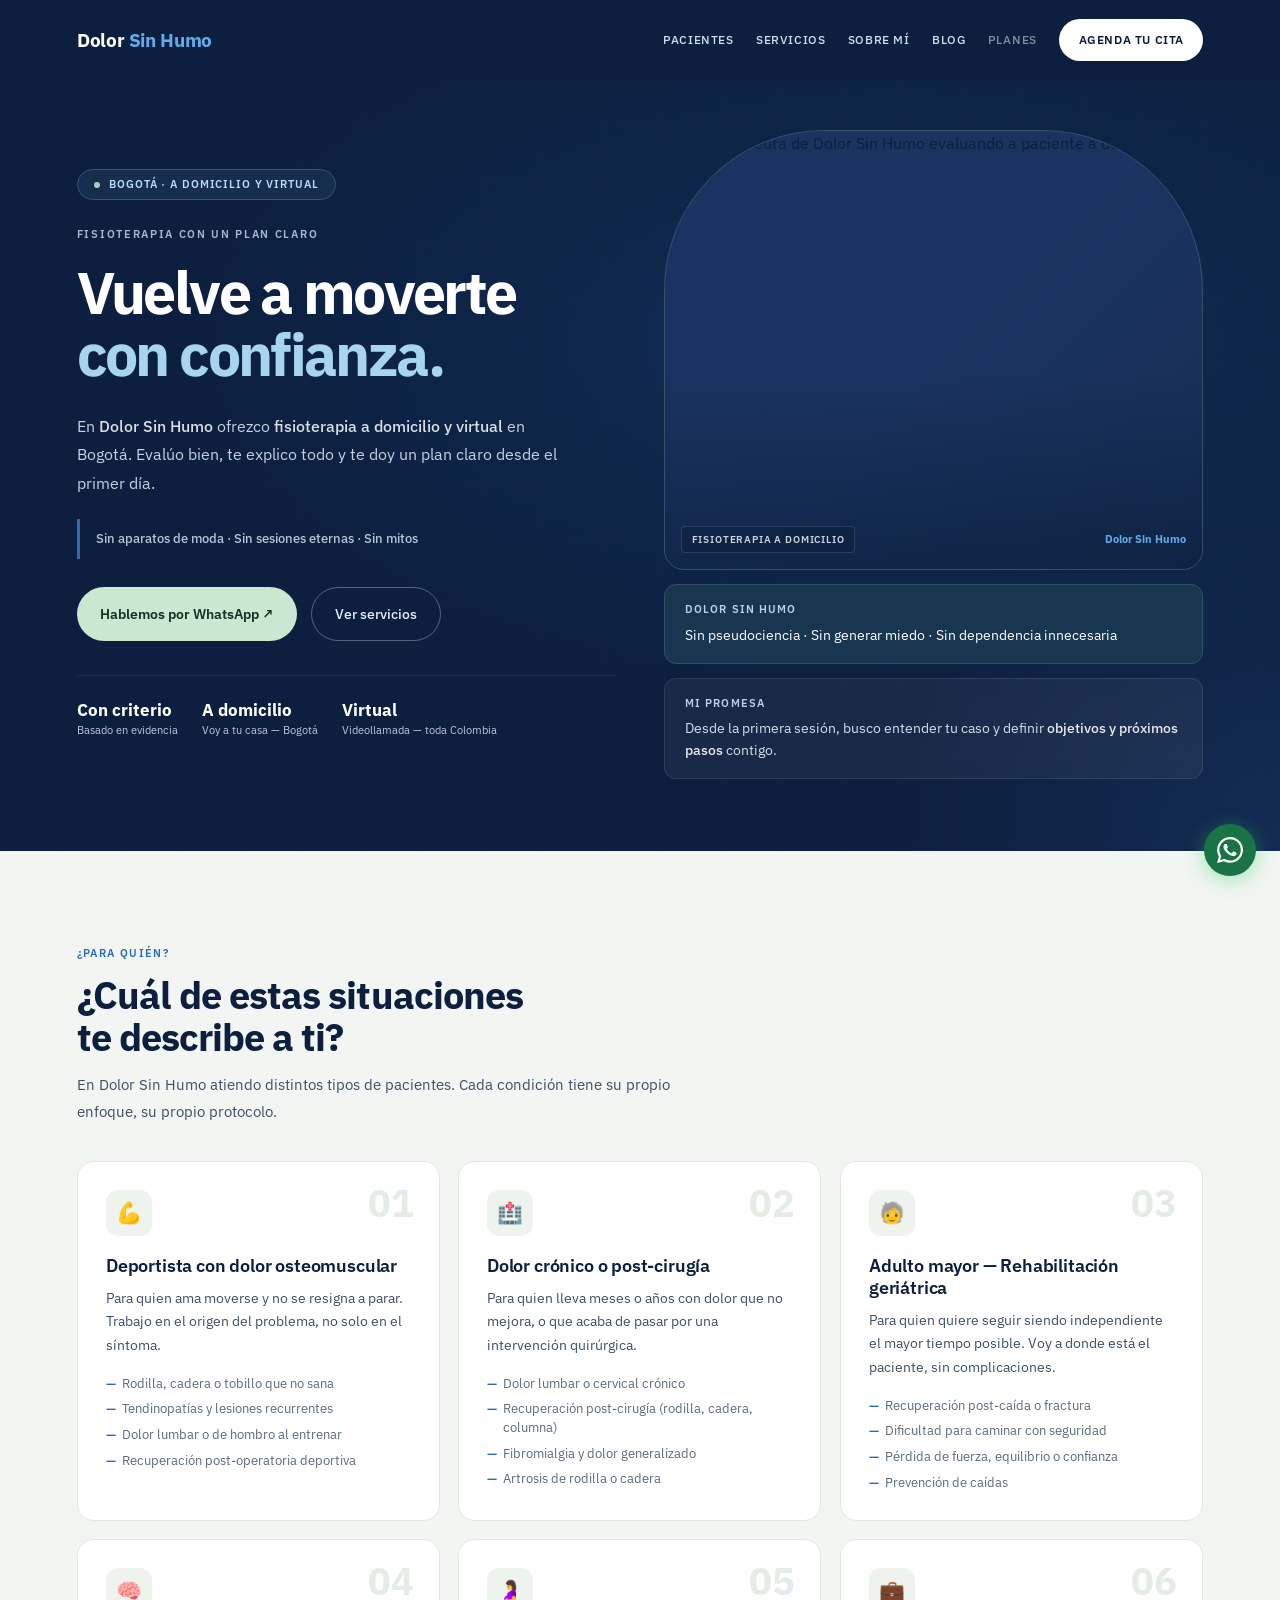
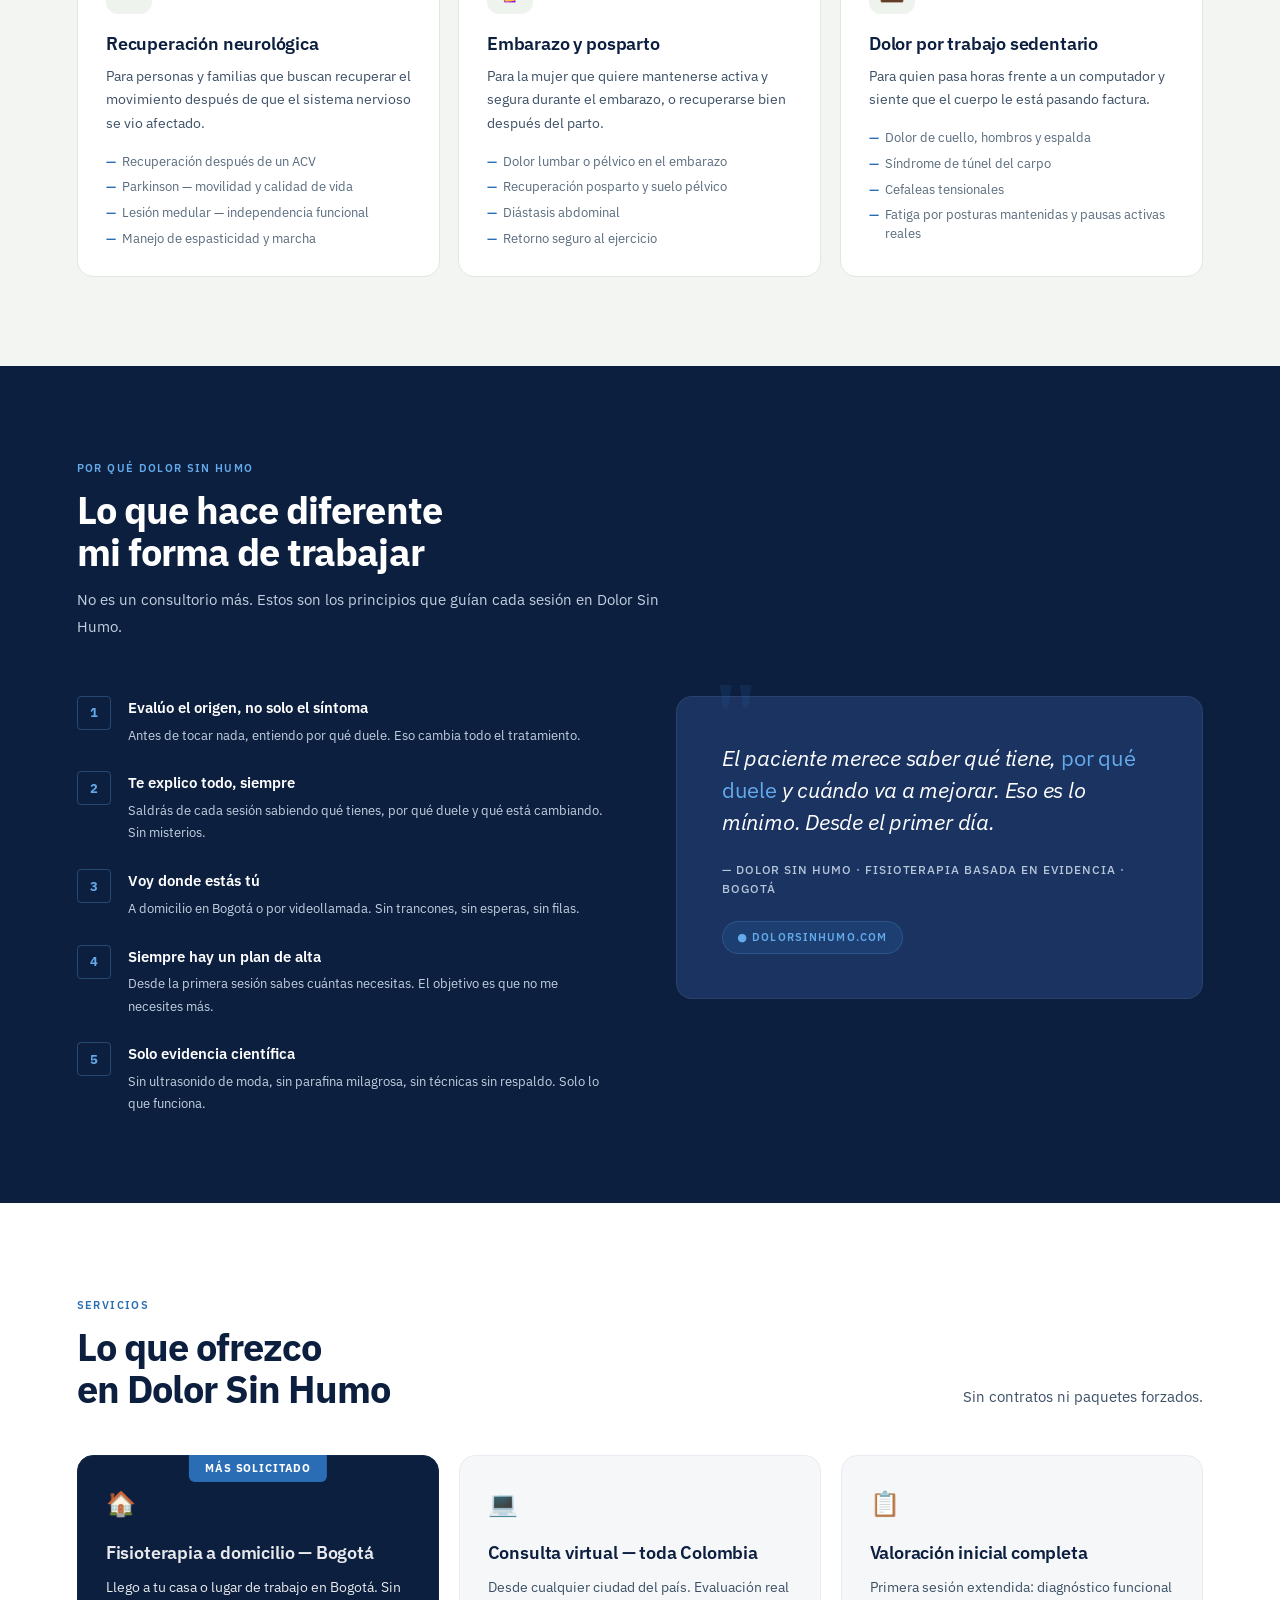
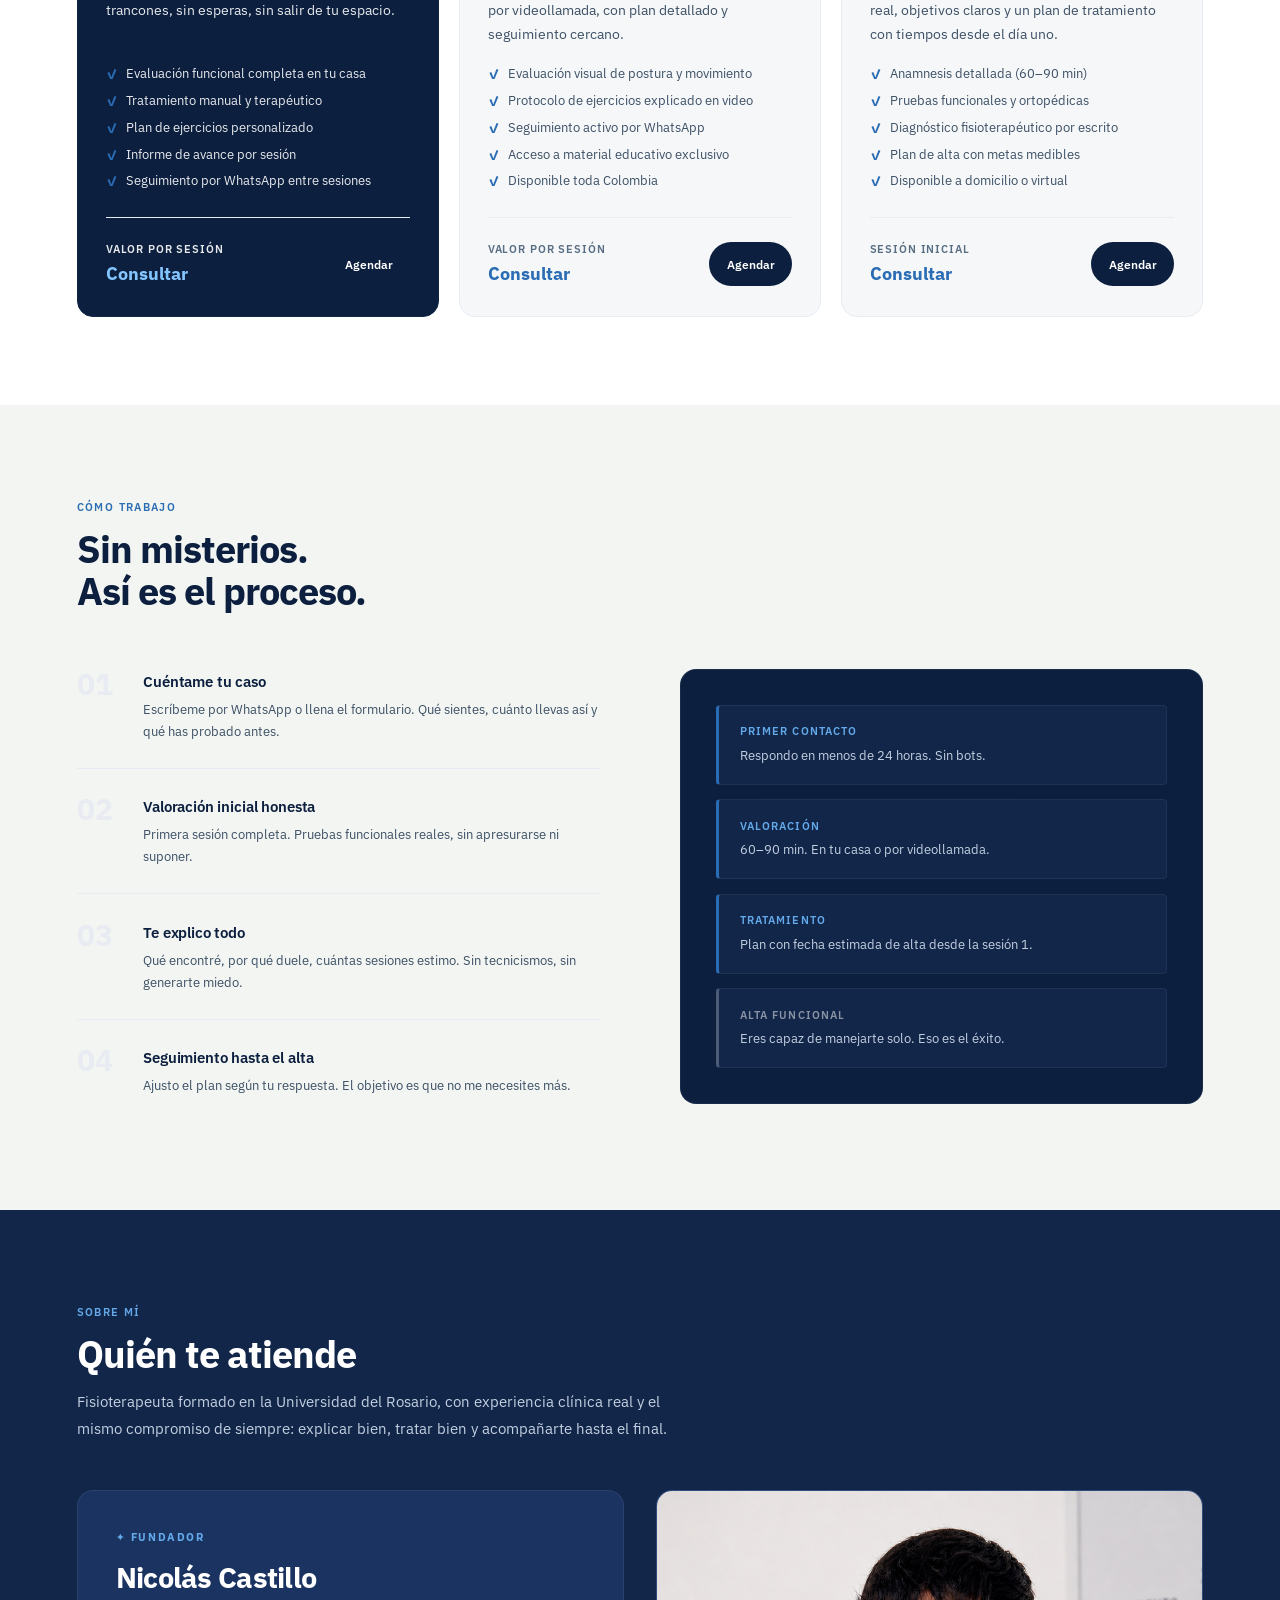
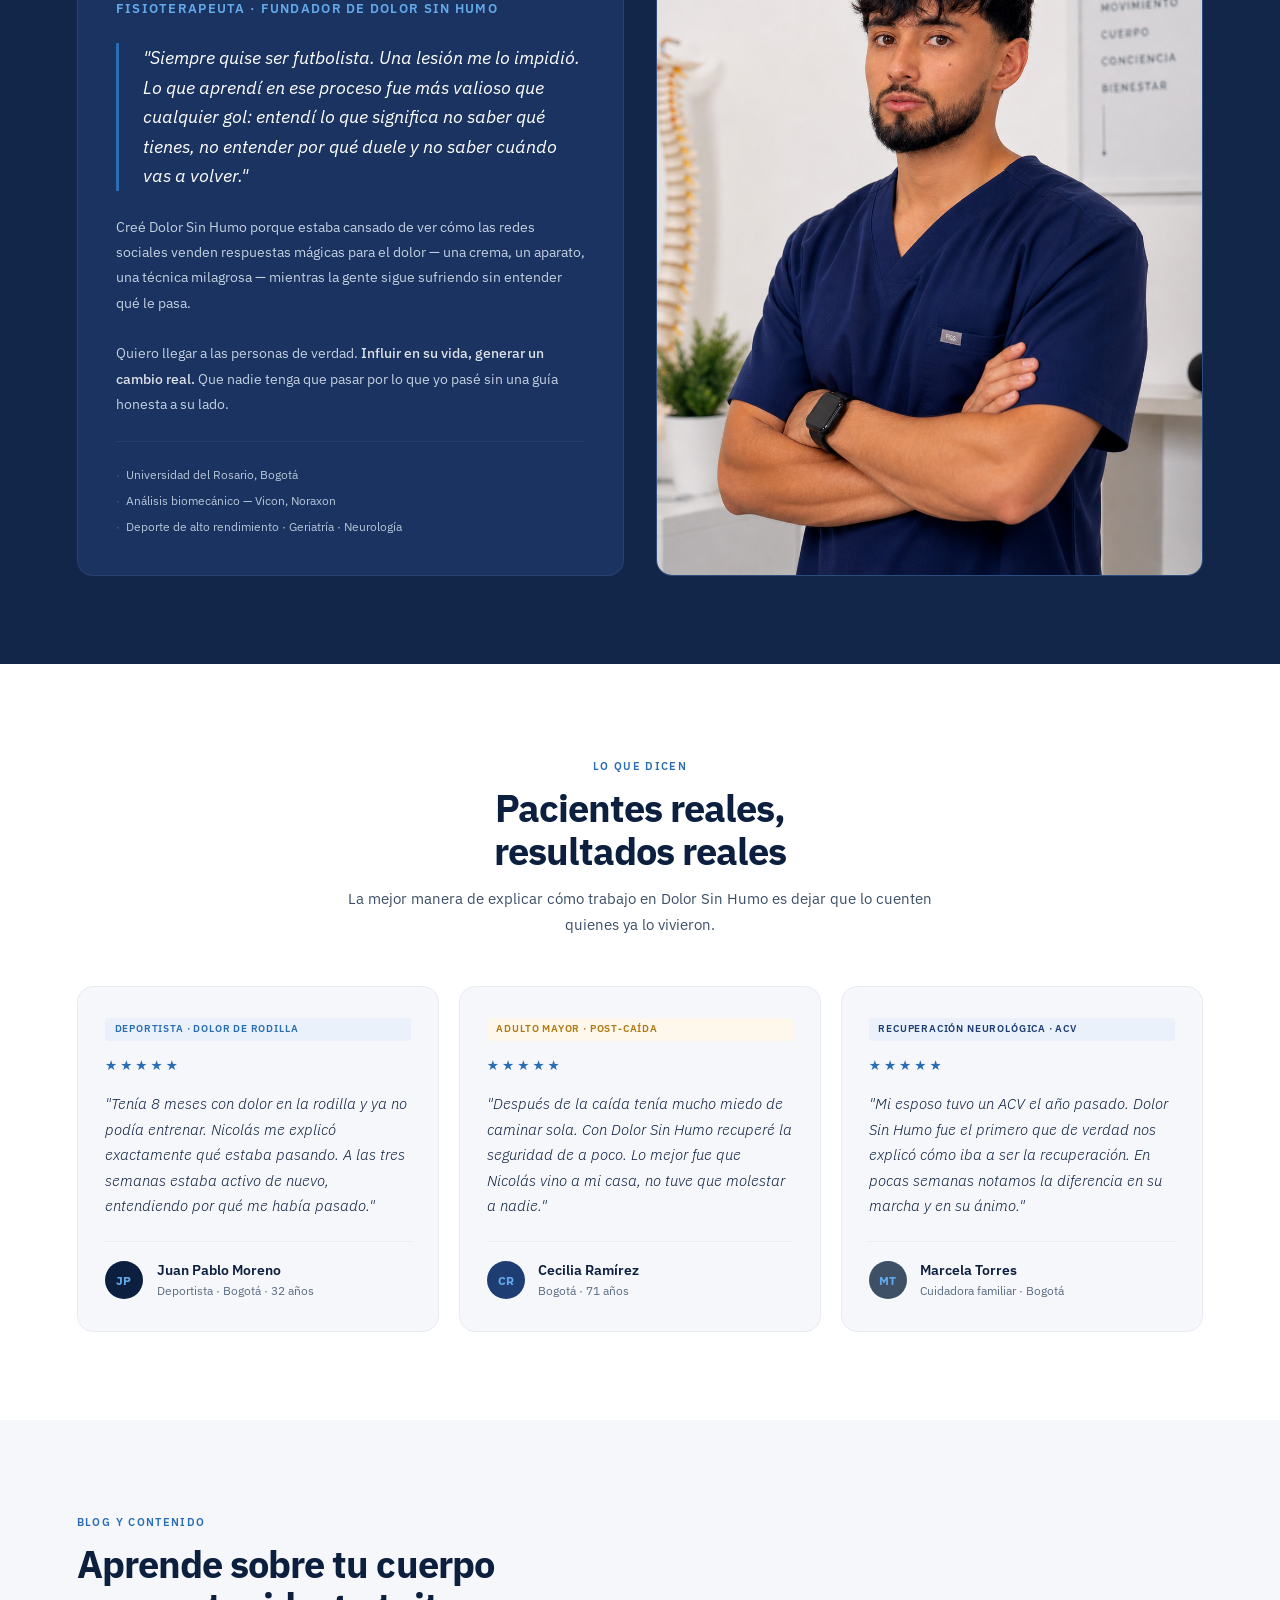
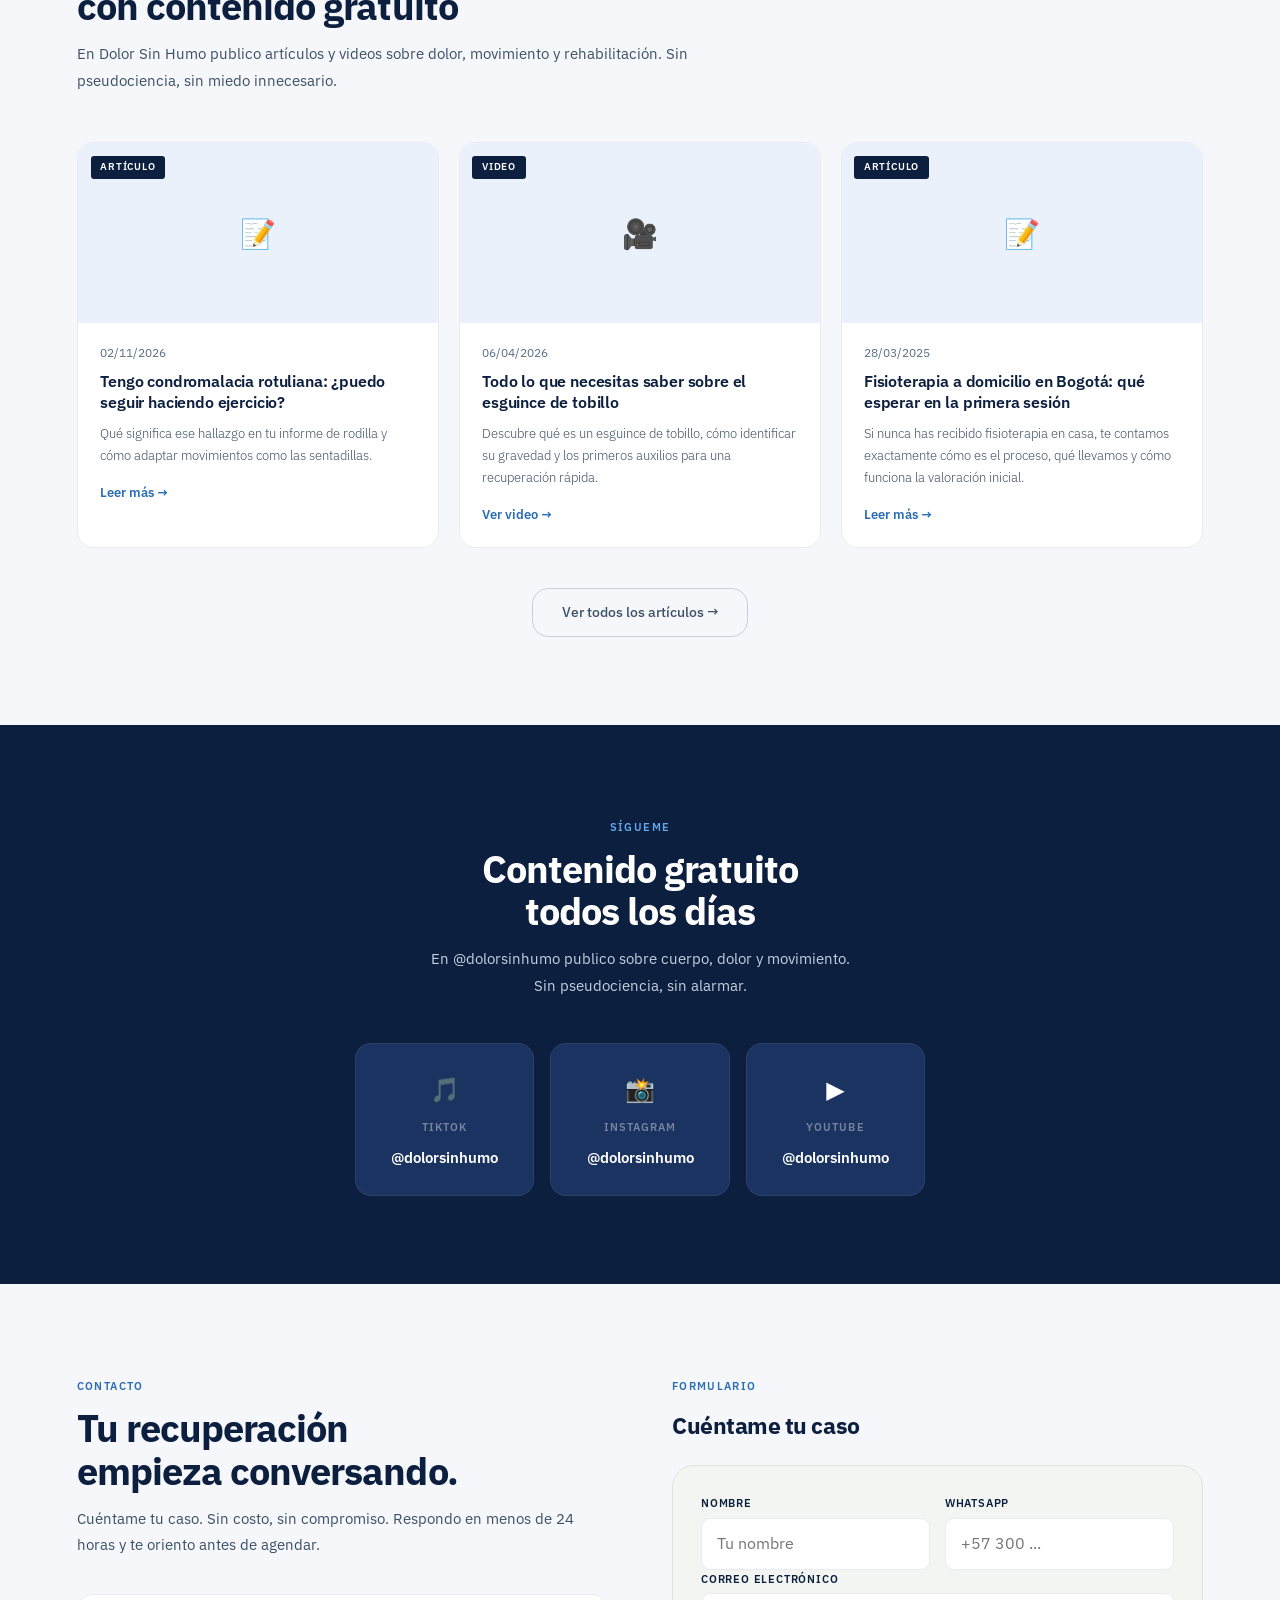
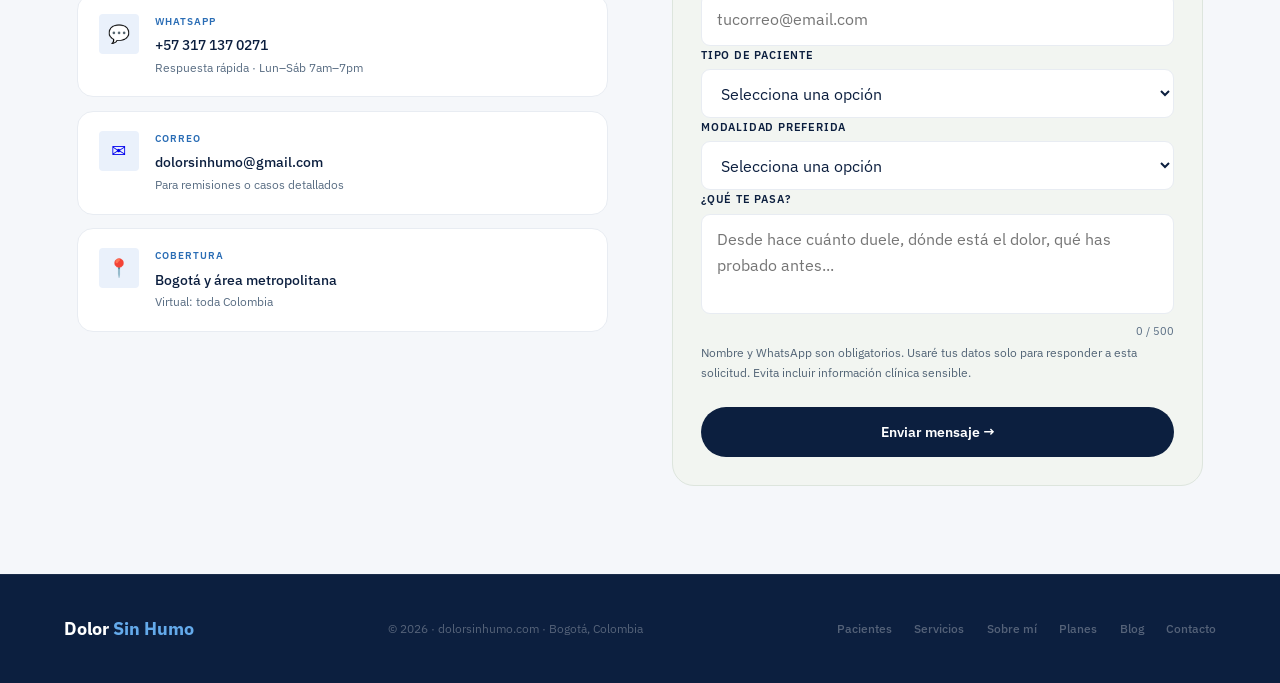
==== commit 3d103996: "Endurece seguridad frontend/HTTP (_headers, CSP, SRI, DOMPurify) y corrige SEO/indexación" ====
--- a/index.html
+++ b/index.html
@@ -14,18 +14,28 @@
   <meta name="geo.region" content="CO-DC"/>
   <meta name="geo.placename" content="Bogotá, Colombia"/>
   <meta property="og:type" content="website"/>
+  <meta property="og:locale" content="es_CO"/>
+  <meta property="og:site_name" content="Dolor Sin Humo"/>
   <meta property="og:url" content="https://dolorsinhumo.com/"/>
   <meta property="og:title" content="Fisioterapia a Domicilio en Bogotá | Dolor Sin Humo"/>
   <meta property="og:description" content="Fisioterapia real, sin mitos, en tu casa o virtual. Bogotá y toda Colombia."/>
+  <meta property="og:image" content="https://dolorsinhumo.com/hero.png"/>
+  <meta name="twitter:card" content="summary_large_image"/>
+  <meta name="twitter:title" content="Fisioterapia a Domicilio en Bogotá | Dolor Sin Humo"/>
+  <meta name="twitter:description" content="Fisioterapia a domicilio y virtual en Bogotá basada en evidencia por Nicolás Castillo."/>
+  <meta name="twitter:image" content="https://dolorsinhumo.com/hero.png"/>
   <script type="application/ld+json">
   {
     "@context":"https://schema.org",
     "@type":"MedicalBusiness",
     "name":"Dolor Sin Humo",
-    "url":"https://dolorsinhumo.com",
-    "description":"Fisioterapia a domicilio y virtual en Bogotá, Colombia. Basada en evidencia.",
+    "url":"https://dolorsinhumo.com/",
+    "image":"https://dolorsinhumo.com/hero.png",
+    "description":"Fisioterapia a domicilio y virtual en Bogotá, Colombia. Basada en evidencia por Nicolás Castillo.",
+    "founder":{"@type":"Person","name":"Nicolás Castillo","jobTitle":"Fisioterapeuta"},
     "telephone":"+573171370271",
     "email":"dolorsinhumo@gmail.com",
+    "openingHours":"Mo-Sa 07:00-19:00",
     "address":{"@type":"PostalAddress","addressLocality":"Bogotá","addressRegion":"Cundinamarca","addressCountry":"CO"},
     "areaServed":"Bogotá, Colombia",
     "medicalSpecialty":"PhysicalTherapy",
@@ -35,7 +45,6 @@
   <link rel="preconnect" href="https://fonts.googleapis.com"/>
   <link rel="preconnect" href="https://fonts.gstatic.com" crossorigin/>
   <link href="https://fonts.googleapis.com/css2?family=IBM+Plex+Sans:ital,wght@0,300;0,400;0,500;0,600;0,700;1,300;1,400&display=swap" rel="stylesheet"/>
-  <script src="https://identity.netlify.com/v1/netlify-identity-widget.js"></script>
 
   <style>
     *,*::before,*::after{box-sizing:border-box;margin:0;padding:0}
@@ -431,7 +440,7 @@
     <a href="#servicios">Servicios</a>
     <a href="#sobre-mi">Sobre mí</a>
     <a href="#blog">Blog</a>
-    <a href="planes.html" target="_blank" style="font-size:.74rem;font-weight:500;letter-spacing:.06em;text-transform:uppercase;color:rgba(255,255,255,.5);transition:color .2s">Planes</a><a href="#contacto" class="navcta">Agenda tu cita</a>
+    <a href="/planes" style="font-size:.74rem;font-weight:500;letter-spacing:.06em;text-transform:uppercase;color:rgba(255,255,255,.5);transition:color .2s">Planes</a><a href="#contacto" class="navcta">Agenda tu cita</a>
   </div>
   <button type="button" class="ham" onclick="toggleMenu()" aria-label="Abrir menú" aria-expanded="false" aria-controls="main-menu"><span></span><span></span><span></span></button>
 </nav>
@@ -452,7 +461,7 @@
     <p class="hsub">En <strong>Dolor Sin Humo</strong> ofrezco <strong>fisioterapia a domicilio y virtual</strong> en Bogotá. Evalúo bien, te explico todo y te doy un plan claro desde el primer día.</p>
     <div class="htagline">Sin aparatos de moda · Sin sesiones eternas · Sin mitos</div>
     <div class="hbtns">
-      <a href="https://wa.me/573171370271?text=Hola%2C%20quiero%20agendar%20una%20valoraci%C3%B3n" target="_blank" rel="noopener" class="btnprimary">Hablemos por WhatsApp ↗</a>
+      <a href="https://wa.me/573171370271?text=Hola%2C%20quiero%20agendar%20una%20valoraci%C3%B3n" target="_blank" rel="noopener noreferrer" class="btnprimary">Hablemos por WhatsApp ↗</a>
       <a href="#servicios" class="btnsecondary">Ver servicios</a>
     </div>
     <div class="hmetrics">
@@ -776,7 +785,7 @@
     <div class="blog-loading">Cargando artículos...</div>
   </div>
   <div class="blogcta">
-    <a href="https://www.instagram.com/dolorsinhumo" target="_blank" rel="noopener" class="btnoutline">Ver todo el contenido en Instagram →</a>
+    <a href="/blog" class="btnoutline">Ver todos los artículos →</a>
   </div>
 </section>
 
@@ -787,13 +796,13 @@
   <h2 class="sh shw">Contenido gratuito<br/>todos los días</h2>
   <p class="sdesc sdescw" style="max-width:420px;margin:.8rem auto 0;text-align:center;">En @dolorsinhumo publico sobre cuerpo, dolor y movimiento. Sin pseudociencia, sin alarmar.</p>
   <div class="rrow">
-    <a href="https://www.tiktok.com/@dolorsinhumo" class="red" target="_blank" rel="noopener">
+    <a href="https://www.tiktok.com/@dolorsinhumo" class="red" target="_blank" rel="noopener noreferrer">
       <div class="rico">🎵</div><div class="rn">TikTok</div><div class="rh">@dolorsinhumo</div>
     </a>
-    <a href="https://www.instagram.com/dolorsinhumo" class="red" target="_blank" rel="noopener">
+    <a href="https://www.instagram.com/dolorsinhumo" class="red" target="_blank" rel="noopener noreferrer">
       <div class="rico">📸</div><div class="rn">Instagram</div><div class="rh">@dolorsinhumo</div>
     </a>
-    <a href="https://www.youtube.com/@dolorsinhumo" class="red" target="_blank" rel="noopener">
+    <a href="https://www.youtube.com/@dolorsinhumo" class="red" target="_blank" rel="noopener noreferrer">
       <div class="rico">▶️</div><div class="rn">YouTube</div><div class="rh">@dolorsinhumo</div>
     </a>
   </div>
@@ -806,7 +815,7 @@
     <h2 class="sh" style="margin-bottom:.5rem">Tu recuperación<br/>empieza conversando.</h2>
     <p class="cdesc">Cuéntame tu caso. Sin costo, sin compromiso. Respondo en menos de 24 horas y te oriento antes de agendar.</p>
     <div class="copts">
-      <a href="https://wa.me/573171370271?text=Hola%2C%20quiero%20saber%20m%C3%A1s%20sobre%20Dolor%20Sin%20Humo" class="copt" target="_blank" rel="noopener">
+      <a href="https://wa.me/573171370271?text=Hola%2C%20quiero%20saber%20m%C3%A1s%20sobre%20Dolor%20Sin%20Humo" class="copt" target="_blank" rel="noopener noreferrer">
         <div class="cico">💬</div>
         <div><div class="cl">WhatsApp</div><div class="cv">+57 317 137 0271</div><div class="cs">Respuesta rápida · Lun–Sáb 7am–7pm</div></div>
       </a>
@@ -831,7 +840,7 @@
       </div>
       <div class="field">
         <label for="cf-email">Correo electrónico</label>
-        <input autocomplete="email" id="cf-email" name="correo" type="email" placeholder="tucorreo@email.com"/>
+        <input autocomplete="email" maxlength="120" id="cf-email" name="correo" type="email" placeholder="tucorreo@email.com"/>
       </div>
       <div class="field">
         <label for="cf-tipo">Tipo de paciente</label>
@@ -862,6 +871,7 @@
       <input type="hidden" name="access_key" value="bbfb4fbf-cf23-463c-b6ff-94556779a747"/>
       <input type="hidden" name="subject" value="Nuevo paciente — Dolor Sin Humo"/>
       <input type="hidden" name="redirect" value="https://dolorsinhumo.com/?enviado=1"/>
+      <input type="checkbox" name="botcheck" tabindex="-1" autocomplete="off" style="display:none" aria-hidden="true"/>
       <p class="form-note">Nombre y WhatsApp son obligatorios. Usaré tus datos solo para responder a esta solicitud. Evita incluir información clínica sensible.</p>
       <button type="submit" class="btnsub">Enviar mensaje →</button>
       </form>
@@ -877,7 +887,8 @@
     <a href="#para-quien">Pacientes</a>
     <a href="#servicios">Servicios</a>
     <a href="#sobre-mi">Sobre mí</a>
-    <a href="#blog">Blog</a>
+    <a href="/planes">Planes</a>
+    <a href="/blog">Blog</a>
     <a href="#contacto">Contacto</a>
   </div>
 </footer>
@@ -928,19 +939,28 @@
   // Carga posts.json y renderiza las tarjetas
   
 function escapeHTML(value) { return String(value ?? '').replace(/[&<>"']/g, c => ({'&':'&amp;','<':'&lt;','>':'&gt;','"':'&quot;',"'":'&#39;'}[c])); }
+function safeImgUrl(url) {
+  if (!url || typeof url !== 'string') return '';
+  const trimmed = url.trim();
+  if (/^https:\/\/[^\s"'<>]+$/i.test(trimmed)) return trimmed;
+  if (/^(\/|images\/|[a-z0-9._-]+\.(png|jpe?g|webp|gif|svg))$/i.test(trimmed) && !trimmed.startsWith('//')) return trimmed;
+  return '';
+}
 function slugify(t){return t.toLowerCase().normalize('NFD').replace(/[\u0300-\u036f]/g,'').replace(/[^a-z0-9]+/g,'-').replace(/(^-|-$)/g,'');}
 async function loadBlog() {
     const grid = document.getElementById('blog-grid');
     try {
-      const res = await fetch('posts.json?v=' + Date.now());
+      const res = await fetch('/posts.json?v=' + Date.now());
       if (!res.ok) throw new Error('no posts');
       const data = await res.json();
       const posts = (data.posts || []).slice().reverse(); // más recientes primero
       if (!posts.length) { grid.innerHTML = '<p style="color:var(--text3);font-size:.9rem">Próximamente publicaré artículos aquí.</p>'; return; }
-      grid.innerHTML = posts.slice(0, 3).map((p, i) => `
-        <a class="blogcard" href="blog.html?slug=${encodeURIComponent(p.slug || slugify(p.titulo))}">
+      grid.innerHTML = posts.slice(0, 3).map((p, i) => {
+        const imgSrc = safeImgUrl(p.imagen);
+        return `
+        <a class="blogcard" href="/blog?slug=${encodeURIComponent(p.slug || slugify(p.titulo))}">
           <div class="blogthumb">
-            ${p.imagen ? `<img src="${escapeHTML(p.imagen)}" alt="${escapeHTML(p.titulo)}" loading="lazy" style="width:100%;height:100%;object-fit:cover;position:absolute;inset:0"/>` : `<div class="blogthumb-ph"><span>${p.tipo==='Video'?'🎥':'📝'}</span></div>`}
+            ${imgSrc ? `<img src="${escapeHTML(imgSrc)}" alt="${escapeHTML(p.titulo)}" loading="lazy" style="width:100%;height:100%;object-fit:cover;position:absolute;inset:0"/>` : `<div class="blogthumb-ph"><span>${p.tipo==='Video'?'🎥':'📝'}</span></div>`}
             <div class="blogtag">${escapeHTML(p.tipo)}</div>
           </div>
           <div class="blogbody">
@@ -950,23 +970,17 @@
             <span class="bloglink">${p.tipo==='Video'?'Ver video':'Leer más'} →</span>
           </div>
         </a>
-      `).join('');
+      `;
+      }).join('');
     } catch(err) {
       grid.innerHTML = '<p style="color:var(--text3);font-size:.9rem">Próximamente publicaré artículos aquí.</p>';
     }
   }
 
-  // Netlify Identity redirect tras login
-  if(window.netlifyIdentity) {
-    window.netlifyIdentity.on('init', user => {
-      if(!user) { window.netlifyIdentity.on('login', () => { document.location.href='/admin/'; }); }
-    });
-  }
-
   // Cargar blog al iniciar
   loadBlog();
 </script>
-<div id="modal-enviado" style="display:none;position:fixed;inset:0;z-index:9999;background:rgba(12,31,63,.8);backdrop-filter:blur(6px);align-items:center;justify-content:center;padding:1rem"><div style="background:#fff;border-radius:16px;padding:2.5rem 2rem;max-width:420px;width:100%;text-align:center"><div style="width:60px;height:60px;background:#dcfce7;border-radius:50%;display:flex;align-items:center;justify-content:center;margin:0 auto 1.2rem;font-size:1.6rem">✓</div><h2 style="font-size:1.3rem;font-weight:700;color:#0C1F3F;margin-bottom:.6rem">¡Mensaje recibido!</h2><p style="font-size:.9rem;color:#3D5066;line-height:1.7;margin-bottom:1.8rem">Te contacto en menos de 24 horas para orientarte antes de agendar.</p><a href="https://wa.me/573171370271" target="_blank" style="display:block;background:#25D366;color:#fff;font-weight:700;font-size:.9rem;padding:.85rem;border-radius:8px;margin-bottom:.7rem;text-decoration:none">💬 Escríbeme por WhatsApp</a><button onclick="document.getElementById('modal-enviado').style.display='none';history.replaceState(null,'','/')" style="background:none;border:none;color:#8899AE;font-size:.82rem;cursor:pointer;font-family:inherit;padding:.5rem">Cerrar</button></div></div><script>window.addEventListener('load',function(){if(location.search.indexOf('enviado=1')!==-1){var m=document.getElementById('modal-enviado');if(m){m.style.display='flex';m.addEventListener('click',function(e){if(e.target===m){m.style.display='none';history.replaceState(null,'','/');}});}}});</script>
+<div id="modal-enviado" style="display:none;position:fixed;inset:0;z-index:9999;background:rgba(12,31,63,.8);backdrop-filter:blur(6px);align-items:center;justify-content:center;padding:1rem"><div style="background:#fff;border-radius:16px;padding:2.5rem 2rem;max-width:420px;width:100%;text-align:center"><div style="width:60px;height:60px;background:#dcfce7;border-radius:50%;display:flex;align-items:center;justify-content:center;margin:0 auto 1.2rem;font-size:1.6rem">✓</div><h2 style="font-size:1.3rem;font-weight:700;color:#0C1F3F;margin-bottom:.6rem">¡Mensaje recibido!</h2><p style="font-size:.9rem;color:#3D5066;line-height:1.7;margin-bottom:1.8rem">Te contacto en menos de 24 horas para orientarte antes de agendar.</p><a href="https://wa.me/573171370271" target="_blank" rel="noopener noreferrer" style="display:block;background:#25D366;color:#fff;font-weight:700;font-size:.9rem;padding:.85rem;border-radius:8px;margin-bottom:.7rem;text-decoration:none">💬 Escríbeme por WhatsApp</a><button onclick="document.getElementById('modal-enviado').style.display='none';history.replaceState(null,'','/')" style="background:none;border:none;color:#8899AE;font-size:.82rem;cursor:pointer;font-family:inherit;padding:.5rem">Cerrar</button></div></div><script>window.addEventListener('load',function(){if(location.search.indexOf('enviado=1')!==-1){var m=document.getElementById('modal-enviado');if(m){m.style.display='flex';m.addEventListener('click',function(e){if(e.target===m){m.style.display='none';history.replaceState(null,'','/');}});}}});</script>
   <!-- Scroll to top -->
   <button id="scroll-top" aria-label="Volver arriba" onclick="window.scrollTo({top:0,behavior:'smooth'})">↑</button>
 
@@ -977,7 +991,7 @@
   <div id="toast"></div>
 
   <!-- Contact shortcut -->
-  <a href="https://wa.me/573171370271?text=Hola%2C+vi+tu+sitio+y+tengo+una+consulta" target="_blank" rel="noopener" class="wa-float" aria-label="WhatsApp">
+  <a href="https://wa.me/573171370271?text=Hola%2C+vi+tu+sitio+y+tengo+una+consulta" target="_blank" rel="noopener noreferrer" class="wa-float" aria-label="WhatsApp">
     <span class="wa-tooltip">¿Preguntas? Escríbeme</span>
     <svg viewBox="0 0 24 24" xmlns="http://www.w3.org/2000/svg"><path d="M17.472 14.382c-.297-.149-1.758-.867-2.03-.967-.273-.099-.471-.148-.67.15-.197.297-.767.966-.94 1.164-.173.199-.347.223-.644.075-.297-.15-1.255-.463-2.39-1.475-.883-.788-1.48-1.761-1.653-2.059-.173-.297-.018-.458.13-.606.134-.133.298-.347.446-.52.149-.174.198-.298.298-.497.099-.198.05-.371-.025-.52-.075-.149-.669-1.612-.916-2.207-.242-.579-.487-.5-.669-.51-.173-.008-.371-.01-.57-.01-.198 0-.52.074-.792.372-.272.297-1.04 1.016-1.04 2.479 0 1.462 1.065 2.875 1.213 3.074.149.198 2.096 3.2 5.077 4.487.709.306 1.262.489 1.694.625.712.227 1.36.195 1.871.118.571-.085 1.758-.719 2.006-1.413.248-.694.248-1.289.173-1.413-.074-.124-.272-.198-.57-.347m-5.421 7.403h-.004a9.87 9.87 0 01-5.031-1.378l-.361-.214-3.741.982.998-3.648-.235-.374a9.86 9.86 0 01-1.51-5.26c.001-5.45 4.436-9.884 9.888-9.884 2.64 0 5.122 1.03 6.988 2.898a9.825 9.825 0 012.893 6.994c-.003 5.45-4.437 9.884-9.885 9.884m8.413-18.297A11.815 11.815 0 0012.05 0C5.495 0 .16 5.335.157 11.892c0 2.096.547 4.142 1.588 5.945L.057 24l6.305-1.654a11.882 11.882 0 005.683 1.448h.005c6.554 0 11.89-5.335 11.893-11.893a11.821 11.821 0 00-3.48-8.413z"/></svg>
   </a>
